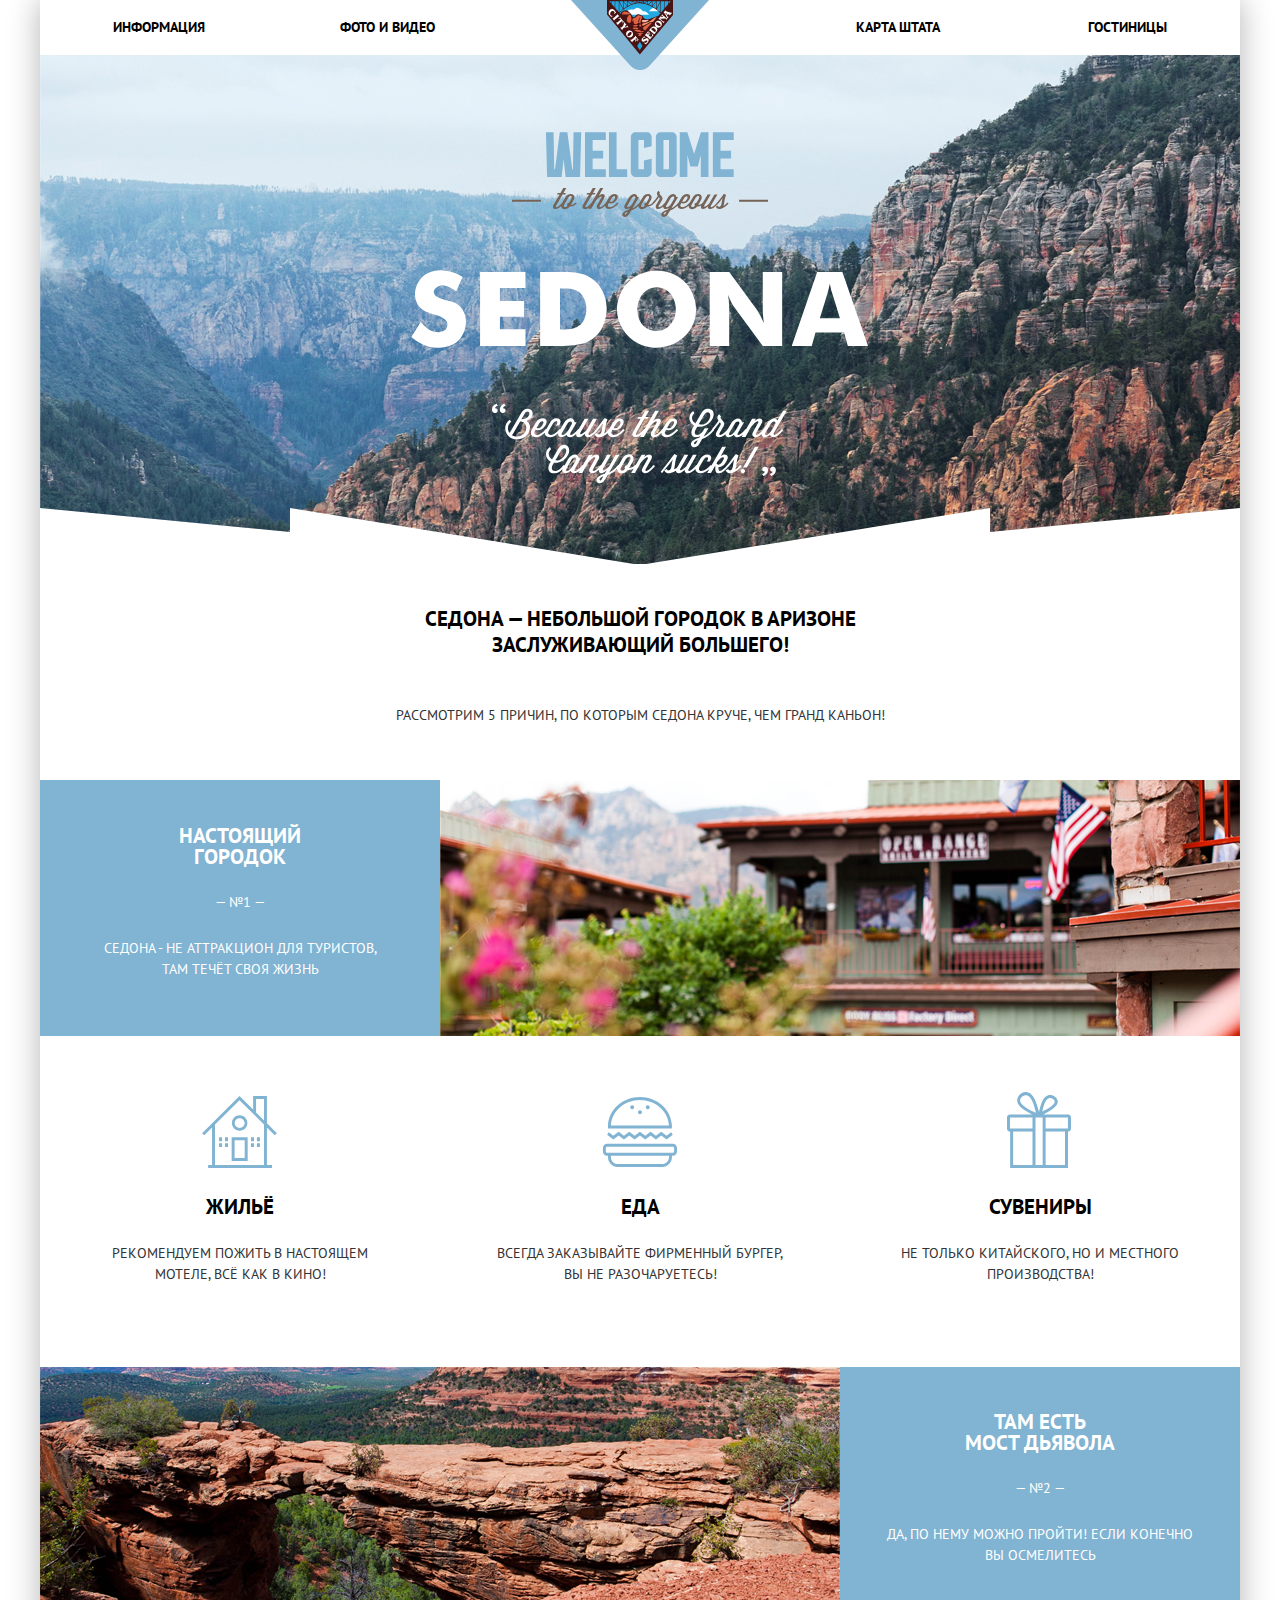
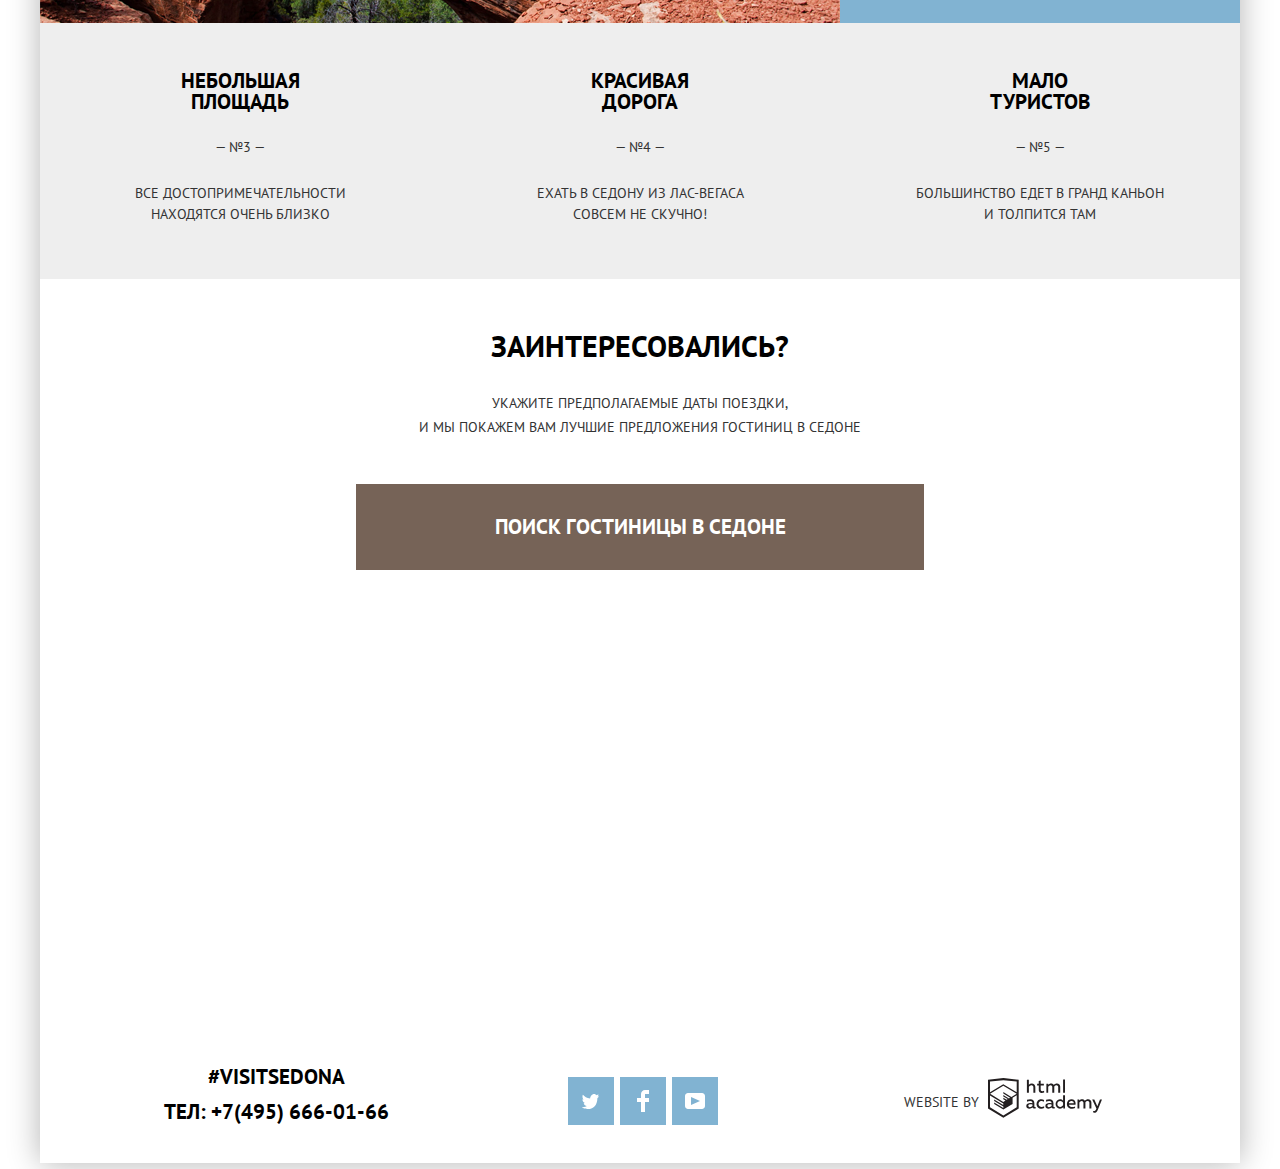
==== index.html @ 8323a978 "Update index.html" ====
<!DOCTYPE html>
<html class="page" lang="ru">
  <head>
    <meta charset="utf-8">
    <title>HTML Academy: Седона</title>
    <link href="https://fonts.googleapis.com/css2?family=PT+Sans:wght@400;700&display=swap" rel="stylesheet">
    <link rel="stylesheet" href="css/normalize.css">
    <link rel="stylesheet" href="css/style.css">
  </head>
  <body class="page-body">
    <div class="container">
      <header class="main-header">
      <nav class="main-navigation">
        <ul class="site-navigation">
          <li><a href="" class="nav-item">Информация</a></li>
          <li><a href="" class="nav-item">Фото и видео</a></li>
          <li><a href="" class="nav-item">Карта штата</a></li>
          <li><a href="catalog.html" class="nav-item">Гостиницы</a></li>
        </ul>
        <a href="index.html" class="main-header-logo">
          <img src="img/header-logo.svg" width="138" height="70" alt="logo Sedona" >
        </a>
      </nav>
    </header>
    <main class="main-mainpage">
      <section class="main-logo-container">
      <h1 class="visually-hidden">Добро пожаловать в Седону</h1>
      <img src="img/sedona-main-logo.svg" width="458" height="352" alt="MountainsMain" class="main-site-logo">
      </section>
      <section class="features">
        <h2 class="visually-hidden">Преимущества</h2>
          <div class="intro-features">
            <p class="intro-features-h">Седона — небольшой городок в Аризоне заслуживающий большего!</p>
            <p>Рассмотрим 5 причин, по которым Седона круче, чем гранд каньон!</p>
          </div>
          <div class="first-feature">
            <div class="first-feature-text-block">
              <h3>Настоящий городок</h3>
              <p class="number-feature">— №1 —</p>
              <p>Седона - не аттракцион для туристов, там течёт своя жизнь</p>
            </div>
            <div>
               <img src="img/real-city.jpg" width="800" height="256" alt="City Sedona"> 
            </div>
          </div>
          <div class="first-feature-items">
            <div class="housing">
              <h3>Жильё</h3>
              <p>Рекомендуем пожить в настоящем мотеле, всё как в кино!</p>
            </div>
            <div class="food">
              <h3>Еда</h3>
              <p>Всегда заказывайте фирменный бургер, вы не разочаруетесь!</p>
             </div>
            <div class="souvenir"> 
              <h3>Сувениры</h3>
              <p>Не только китайского, но и местного производства!</p>
            </div>
          </div>
          <div class="second-feature">
            <div>
              <img src="img/bridge.jpg" width="800" height="256" alt="devil's bridge"> 
            </div>
            <div class="brige-text-block">
              <h3>Там есть<br> Мост дьявола</h3>
              <p class="number-feature">— №2 —</p>
              <p>Да, по нему можно пройти! Если конечно вы осмелитесь</p>
            </div>
          </div>
          <div class="other-features">
            <div> 
              <h3>небольшая площадь</h3>
              <p class="number-feature">— №3 —</p>
              <p>все достопримечательности находятся очень близко</p>
            </div>
            <div> 
              <h3>красивая дорога</h3>
              <p class="number-feature">— №4 —</p>
              <p>ехать в седону из лас-вегаса совсем не скучно!</p>
            </div>
            <div>
              <h3>мало туристов</h3>
              <p class="number-feature">— №5 —</p>
              <p>большинство едет в гранд каньон<br> и толпится там</p>
            </div>
          </div>
      </section>
      <section class="booking">
        <h2 class="visually-hidden">Бронирование</h2>
        <span class="booking-qestion">Заинтересовались? </span>
        <p class="booking-ofer">Укажите предполагаемые даты поездки,<br> и мы покажем вам лучшие предложения гостиниц в седоне</p>
          <button class="button-booking" type="button">ПОИСК ГОСТИНИЦЫ В СЕДОНЕ</button>
        
          <!--здесь будет форма выбора гостиницы-->
      </section>
      <section class="map">
        <div class="booking-form-container ">
          <h2 class="visually-hidden">Поиск гостиницы</h2>
          <form class="booking-form" method="post">
            <p class="booking-item booking-item-date">
              <label for="booking-arrival-date">Дата заезда:</label>
                <input id="booking-arrival-date" class="input-form booking-arrival-date" type="text" name="arrival-date" placeholder="24 апреля 2017" required>
              <button type="button" class="calendar">
                <svg class="calendar-image" width="21" height="23" viewBox="0 0 21 23" fill="none" xmlns="http://www.w3.org/2000/svg">
                <path fill-rule="evenodd" clip-rule="evenodd" d="M16.406 3.02498H19.251C20.217 3.02498 21 3.84698 21 4.86198V21.164C21 22.179 20.217 23 19.251 23H1.75C0.784 23 0 22.179 0 21.164V4.86198C0 3.84698 0.784 3.02498 1.75 3.02498H4.593V1.64798C4.593 1.26698 4.887 0.958984 5.25 0.958984C5.612 0.958984 5.906 1.26698 5.906 1.64798V3.02498H9.844V1.64798C9.844 1.26698 10.138 0.958984 10.501 0.958984C10.862 0.958984 11.156 1.26698 11.156 1.64798V3.02498H15.094V1.64798C15.094 1.26698 15.387 0.958984 15.75 0.958984C16.112 0.958984 16.406 1.26698 16.406 1.64798V3.02498ZM19.5646 21.484C19.6466 21.3979 19.691 21.2828 19.688 21.164H19.689V4.86198C19.689 4.60898 19.493 4.40298 19.252 4.40298H16.407V5.78098C16.407 6.16198 16.113 6.46998 15.751 6.46998C15.388 6.46998 15.095 6.16198 15.095 5.78098V4.40298H11.157V5.78098C11.157 6.16198 10.863 6.46998 10.502 6.46998C10.139 6.46998 9.845 6.16198 9.845 5.78098V4.40298H5.907V5.78098C5.907 6.16198 5.613 6.46998 5.251 6.46998C4.888 6.46998 4.594 6.16198 4.594 5.78098V4.40298H1.75C1.50263 4.40953 1.30696 4.61458 1.312 4.86198V21.164C1.30696 21.4114 1.50263 21.6164 1.75 21.623H19.251C19.3698 21.6201 19.4826 21.5701 19.5646 21.484Z" fill="#A9A9A9"/>
                <path fill-rule="evenodd" clip-rule="evenodd" d="M4.59399 9.2251H7.21899V11.2911H4.59399V9.2251ZM4.59399 12.6681H7.21899V14.7351H4.59399V12.6681ZM7.21899 16.1121H4.59399V18.1781H7.21899V16.1121ZM9.18799 16.1121H11.813V18.1781H9.18799V16.1121ZM11.813 12.6681H9.18799V14.7351H11.813V12.6681ZM9.18799 9.2251H11.813V11.2911H9.18799V9.2251ZM16.406 16.1121H13.781V18.1781H16.406V16.1121ZM13.781 12.6681H16.406V14.7351H13.781V12.6681ZM16.406 9.2251H13.781V11.2911H16.406V9.2251Z" fill="#A9A9A9"/>
                </svg>
              </button>
            </p>
            <p class="booking-item booking-item-date">
              <label for="booking-date-of-departure">Дата выезда:</label>
              <input id="booking-date-of-departure" class="input-form booking-date-of-departure" type="text" name="date-of-departure" placeholder="4 июля 2017" required>
              <button type="button" class="calendar">
                <svg class="calendar-image" width="21" height="23" viewBox="0 0 21 23" fill="none" xmlns="http://www.w3.org/2000/svg">
                <path fill-rule="evenodd" clip-rule="evenodd" d="M16.406 3.02498H19.251C20.217 3.02498 21 3.84698 21 4.86198V21.164C21 22.179 20.217 23 19.251 23H1.75C0.784 23 0 22.179 0 21.164V4.86198C0 3.84698 0.784 3.02498 1.75 3.02498H4.593V1.64798C4.593 1.26698 4.887 0.958984 5.25 0.958984C5.612 0.958984 5.906 1.26698 5.906 1.64798V3.02498H9.844V1.64798C9.844 1.26698 10.138 0.958984 10.501 0.958984C10.862 0.958984 11.156 1.26698 11.156 1.64798V3.02498H15.094V1.64798C15.094 1.26698 15.387 0.958984 15.75 0.958984C16.112 0.958984 16.406 1.26698 16.406 1.64798V3.02498ZM19.5646 21.484C19.6466 21.3979 19.691 21.2828 19.688 21.164H19.689V4.86198C19.689 4.60898 19.493 4.40298 19.252 4.40298H16.407V5.78098C16.407 6.16198 16.113 6.46998 15.751 6.46998C15.388 6.46998 15.095 6.16198 15.095 5.78098V4.40298H11.157V5.78098C11.157 6.16198 10.863 6.46998 10.502 6.46998C10.139 6.46998 9.845 6.16198 9.845 5.78098V4.40298H5.907V5.78098C5.907 6.16198 5.613 6.46998 5.251 6.46998C4.888 6.46998 4.594 6.16198 4.594 5.78098V4.40298H1.75C1.50263 4.40953 1.30696 4.61458 1.312 4.86198V21.164C1.30696 21.4114 1.50263 21.6164 1.75 21.623H19.251C19.3698 21.6201 19.4826 21.5701 19.5646 21.484Z" fill="#A9A9A9"/>
                <path fill-rule="evenodd" clip-rule="evenodd" d="M4.59399 9.2251H7.21899V11.2911H4.59399V9.2251ZM4.59399 12.6681H7.21899V14.7351H4.59399V12.6681ZM7.21899 16.1121H4.59399V18.1781H7.21899V16.1121ZM9.18799 16.1121H11.813V18.1781H9.18799V16.1121ZM11.813 12.6681H9.18799V14.7351H11.813V12.6681ZM9.18799 9.2251H11.813V11.2911H9.18799V9.2251ZM16.406 16.1121H13.781V18.1781H16.406V16.1121ZM13.781 12.6681H16.406V14.7351H13.781V12.6681ZM16.406 9.2251H13.781V11.2911H16.406V9.2251Z" fill="#A9A9A9"/>
                </svg> 
              </button>
            </p>
            <div class="number-of-people">
              <p class="booking-item">
              <label for="adults">Взрослые:</label>
              <button type="button" class="switch-button" value="-">
                <svg width="12" height="3" viewBox="0 0 12 3" fill="#A9A9A9" xmlns="http://www.w3.org/2000/svg">
                <rect width="12" height="3" />
                </svg>
                </button>
              <input id="adults" class="switch-form" name="adults" type="number" max="99" value="2" required/>
              <button type="button" class="switch-button" value="+">
                <svg width="11" height="11" viewBox="0 0 11 11" fill="#A9A9A9" xmlns="http://www.w3.org/2000/svg">
                  <path fill-rule="evenodd" clip-rule="evenodd" d="M4.23086 6.76932V11H6.76932V6.76932H11V4.23086H6.76932V0H4.23085V4.23086H0V6.76932H4.23086Z" />
                  </svg>
                  
              </button>
            </p>
            <p class="booking-item child">
              <label for="children">Дети:</label>
              <button type="button" class="switch-button" value="-">
                <svg width="12" height="3" viewBox="0 0 12 3" fill="#A9A9A9" xmlns="http://www.w3.org/2000/svg">
                  <rect width="12" height="3" />
                  </svg>
              </button>
              <input id="children" class="switch-form" name="children" type="number" max="99" value="0" required/>
              <button type="button" class="switch-button" value="+">
                <svg width="11" height="11" viewBox="0 0 11 11" fill="#A9A9A9" xmlns="http://www.w3.org/2000/svg">
                  <path fill-rule="evenodd" clip-rule="evenodd" d="M4.23086 6.76932V11H6.76932V6.76932H11V4.23086H6.76932V0H4.23085V4.23086H0V6.76932H4.23086Z" />
                  </svg>
              </button>
            </p>
            </div>
            <button class="search-buttton">Найти</button>
          </form>
          </div>
        <h2 class="visually-hidden">Карта</h2>
        <div class="map-position">
          <iframe src="https://www.google.com/maps/embed?pb=!1m18!1m12!1m3!1d296241.6741103709!2d-111.74994778365556!3d34.880366719070814!2m3!1f0!2f0!3f0!3m2!1i1024!2i768!4f13.1!3m3!1m2!1s0x872da132f942b00d%3A0x5548c523fa6c8efd!2z0KHQtdC00L7QvdCwLCDQkNGA0LjQt9C-0L3QsCA4NjMzNiwg0KHQqNCQ!5e0!3m2!1sru!2sru!4v1602877106798!5m2!1sru!2sru" width="1200" height="593" frameborder="0" style="border:0;" allowfullscreen="" aria-hidden="false" tabindex="0" title="рассположение Седоны"></iframe>
        <!--<img src="img/map.png" width="1200" height="593" alt="Map of Sedona"> -->
        </div>
      </section>
    </main>
    <footer class="main-footer">
      <section class="contacts">
        <h2 class="visually-hidden">Контакты</h2>
          <p class="teg-footer">#visitSEDONA</p>
          <p class="phone"><a href="tel:+74956660166" class="phone">ТЕЛ: +7(495) 666-01-66</a></p>
      </section>
      <section class="social">
        <h2 class="visually-hidden">Социальные сети</h2>
        <ul>
          <li>
            <a href="" class="social-item">
              <span class="visually-hidden">twitter</span>
              <svg width="17" height="17" viewBox="0 0 17 17" fill="none" xmlns="http://www.w3.org/2000/svg" aria-label="Логотип Твиттер" role="img">
                <path d="M10.95 1.14403C12.635 0.648028 13.934 1.41403 14.527 2.32303C15.2 2.09203 15.858 1.84203 16.538 1.61503C16.5249 2.30139 16.2117 2.94755 15.681 3.38303C16.366 3.55303 16.985 2.89203 16.985 2.89203C16.816 3.89203 15.979 4.68003 15.422 4.91603C15.191 11.666 12.247 16.133 5.34498 15.998H4.89898C4.48898 15.998 0.734977 15.538 0.000976562 14.111C2.27198 14.307 3.89398 13.689 4.69398 12.934C3.73398 12.634 2.01498 12.457 1.71498 9.98403C2.06398 10.09 2.27898 10.212 2.90498 10.103C1.70498 9.24703 0.373977 8.53003 0.447977 6.33003C0.732977 6.65803 1.51498 6.86603 1.78798 6.80203C1.08498 6.56103 -0.182023 3.44203 0.893977 1.85003C2.71198 3.70403 4.62898 5.45603 8.04598 5.62303C8.25398 3.33003 9.18298 1.79303 10.95 1.14403Z" fill="white"/>
              </svg>
            </a>
          </li>
          <li>
            <a href="" class="social-item">
              <span class="visually-hidden">Facebook</span>
              <svg width="12" height="22" viewBox="0 0 12 22" fill="none" xmlns="http://www.w3.org/2000/svg" aria-label="Логотип Фейсбук" role="img">
                <path d="M12 4V0H8C5.79086 0 4 1.79086 4 4V8H0V12H4V22H8V12H12V8H8V4H12Z" fill="white"/>
              </svg>
            </a>
          </li>
          <li>
            <a href="" class="social-item"><span class="visually-hidden">youtube</span>
              <svg width="20" height="16" viewBox="0 0 20 16" fill="none" xmlns="http://www.w3.org/2000/svg" aria-label="Логотип Ю-туб" role="img">
                <path fill-rule="evenodd" clip-rule="evenodd" d="M3 0H17C18.65 0 20 1.35 20 3V13C20 14.65 18.65 16 17 16H3C1.35 16 0 14.65 0 13V3C0 1.35 1.35 0 3 0ZM6.027 4.002V11.998L15.014 8L6.027 4.002Z" fill="white"/>
              </svg>
            </a>
          </li>
        </ul>
      </section>
      <section class="developer">
        <h2 class="visually-hidden">Разработчик</h2>
        <p>Website by&nbsp;
          <a href="https://htmlacademy.ru/intensive/htmlcss" class="developer-logo">
            <svg width="115" height="41" viewBox="0 0 115 41" fill="none" xmlns="http://www.w3.org/2000/svg" aria-label="Логотип HTML Academi" role="img">
              <path fill-rule="evenodd" clip-rule="evenodd" d="M15.5197 1.05737H15.3509L0 2.71895V31.4945L15.3509 40.8382L30.7018 31.4945V2.71895L15.5197 1.05737ZM77.0183 2.62185H75.0876V15.7311H77.0183V2.62185ZM40.8619 2.63264V7.76843C41.6131 6.9864 42.6386 6.5436 43.7105 6.53843C44.6823 6.47908 45.6329 6.84495 46.3253 7.54479C47.0177 8.24462 47.3866 9.21244 47.3399 10.2068V15.7634H45.367V10.4658C45.4231 9.94897 45.2754 9.43059 44.9566 9.02553C44.6377 8.62047 44.174 8.36218 43.6683 8.3079H43.3518C42.3456 8.36979 41.4321 8.9295 40.9041 9.80764V15.7634H38.8995V2.63264H40.8619ZM77.0183 31.4837H75.2775V30.0595C74.4828 31.1353 73.23 31.7538 71.9119 31.7211C69.4751 31.5528 67.5825 29.4822 67.5825 26.9845C67.5825 24.4867 69.4751 22.4162 71.9119 22.2479C73.1195 22.2052 74.2818 22.7203 75.0771 23.6505V18.3205H77.0183V31.4837ZM47.0656 30.0595C47.263 30.0515 47.4583 30.0152 47.6459 29.9516V31.3866C47.2482 31.5404 46.826 31.6172 46.4009 31.6132C45.6482 31.6769 44.9394 31.2429 44.639 30.5342C43.7036 31.31 42.5302 31.7227 41.3261 31.6995C39.733 31.6995 38.256 30.804 38.256 28.9482C38.256 26.65 40.3661 25.9379 42.1702 25.9379C42.9402 25.9505 43.707 26.0408 44.4596 26.2076V25.884C44.4596 24.805 43.6578 23.9742 42.1491 23.9742C41.0585 23.9764 39.9804 24.2116 38.9839 24.6647V22.8305C40.0678 22.451 41.204 22.2506 42.3495 22.2371C44.8394 22.2371 46.3693 23.4455 46.3693 26.1753V29.4121C46.3546 29.5668 46.401 29.721 46.4981 29.8406C46.5951 29.9601 46.7349 30.035 46.8862 30.0487H47.0656V30.0595ZM40.2711 28.8403C40.298 29.229 40.4761 29.5905 40.7655 29.844C41.055 30.0974 41.4317 30.2217 41.8115 30.189H41.9275C42.8819 30.1906 43.7973 29.8022 44.4702 29.11V27.5779C43.842 27.4414 43.2026 27.3655 42.5605 27.3513C41.5055 27.3513 40.2817 27.7074 40.2817 28.8403H40.2711ZM56.0229 22.9384C55.1962 22.4632 54.2596 22.2246 53.3115 22.2479H52.9422C51.7332 22.2873 50.5891 22.8166 49.7619 23.7192C48.9347 24.6218 48.4923 25.8236 48.5321 27.06V27.5024C48.6957 30.0004 50.805 31.8921 53.2482 31.7318C54.2519 31.7555 55.2477 31.5452 56.1601 31.1168V29.2718C55.3769 29.7215 54.4945 29.9591 53.5963 29.9624C52.5199 30.0288 51.4963 29.4793 50.9385 28.5356C50.3806 27.5918 50.3806 26.4095 50.9385 25.4658C51.4963 24.522 52.5199 23.9725 53.5963 24.039C54.461 24.0357 55.3066 24.2989 56.0229 24.7942V22.9384ZM66.1514 30.0595C66.3488 30.0515 66.5441 30.0152 66.7317 29.9516V31.3866C66.334 31.5404 65.9118 31.6172 65.4867 31.6132C64.734 31.6769 64.0252 31.2429 63.7248 30.5342C62.7894 31.31 61.616 31.7227 60.4119 31.6995C58.8188 31.6995 57.3417 30.804 57.3417 28.9482C57.3417 26.65 59.4518 25.9379 61.256 25.9379C62.0259 25.9505 62.7928 26.0408 63.5454 26.2076V25.884C63.5454 24.805 62.7436 23.9742 61.2349 23.9742C60.1443 23.9764 59.0662 24.2116 58.0697 24.6647V22.8305C59.1536 22.451 60.2897 22.2506 61.4353 22.2371C63.9252 22.2371 65.455 23.4455 65.455 26.1753V29.4121C65.4404 29.5668 65.4868 29.721 65.5838 29.8406C65.6809 29.9601 65.8207 30.035 65.972 30.0487H66.1514V30.0595ZM59.855 29.8481C59.5632 29.5943 59.3837 29.2311 59.3569 28.8403H59.378C59.378 27.7074 60.5385 27.3513 61.6569 27.3513C62.299 27.3655 62.9383 27.4414 63.5665 27.5779V29.11C62.8937 29.8022 61.9782 30.1906 61.0239 30.189H60.9078C60.5263 30.2247 60.1469 30.1019 59.855 29.8481ZM69.3271 26.9305C69.3271 25.2859 70.6308 23.9526 72.239 23.9526L72.2601 24.0066C73.4742 24.0066 74.5742 24.7382 75.0665 25.8732V28.0311C74.5856 29.1871 73.4673 29.9296 72.239 29.9084C70.6308 29.9084 69.3271 28.5752 69.3271 26.9305ZM83.3486 22.2479C86.8408 22.2479 88.0541 25.1395 87.4844 27.7397H80.922C81.1436 29.3582 82.6839 30.0163 84.2876 30.0163C85.2509 30.0196 86.2027 29.8021 87.0729 29.3797V31.1061C86.0736 31.5421 84.9939 31.7519 83.9078 31.7211C81.2385 31.7211 78.8963 30.189 78.8963 26.9521C78.8362 25.7502 79.2482 24.5736 80.0408 23.6841C80.8334 22.7945 81.9408 22.2658 83.1165 22.2155H83.3486V22.2479ZM80.8693 26.1753C80.9704 24.8237 82.1216 23.8104 83.4436 23.9095H83.4858C84.1064 23.8531 84.7196 24.08 85.1612 24.5295C85.6028 24.979 85.8275 25.6051 85.7752 26.24H80.8693V26.1753ZM89.489 31.4621V22.4961H91.2298V23.575C91.9777 22.7197 93.041 22.2229 94.1628 22.2047C95.2951 22.1328 96.3712 22.7163 96.9482 23.7153C97.7407 22.8335 98.8477 22.3161 100.018 22.2803C100.952 22.2327 101.859 22.6011 102.507 23.2901C103.154 23.9792 103.478 24.9213 103.394 25.8732V31.4837H101.39V25.9271C101.437 25.4734 101.306 25.0191 101.024 24.6647C100.743 24.3104 100.336 24.0852 99.8917 24.039H99.6174C98.7512 24.0941 97.9525 24.536 97.4335 25.2474V31.4837H95.4289V25.9271C95.4728 25.47 95.3357 25.0139 95.0481 24.6611C94.7606 24.3082 94.3467 24.088 93.8991 24.0497H93.6881C92.7466 24.1344 91.8915 24.6449 91.3564 25.4416V31.5161H89.5312L89.489 31.4621ZM113.977 22.4745H111.972L109.324 29.2718L106.306 22.4853H104.196L108.417 31.5484L108.237 32.0016C107.72 33.3611 107.003 34.0516 106.053 34.0516C105.75 34.0548 105.447 34.0112 105.156 33.9221V35.6161C105.536 35.7125 105.926 35.7632 106.317 35.7671C107.646 35.7671 108.902 35.0226 109.851 32.6813L113.977 22.4745ZM52.689 6.78658V3.54974L50.7266 4.01369V6.73264H49.144V8.49132H50.7899V12.9905C50.7231 13.817 51.0244 14.6301 51.61 15.2038C52.1955 15.7775 53.0028 16.0505 53.8073 15.9468C54.5996 15.9535 55.3875 15.8259 56.139 15.5692V13.8429C55.5727 14.0781 54.9672 14.199 54.356 14.199C53.2165 14.199 52.689 13.8105 52.689 12.6237V8.5129H55.8541V6.78658H52.689ZM58.3862 15.7526V6.75421H60.1376V7.83316C60.8811 6.97655 61.9403 6.476 63.0601 6.45211C64.1624 6.38099 65.2146 6.93142 65.8032 7.88711C66.5958 7.00534 67.7028 6.48794 68.8734 6.45211C69.8138 6.41462 70.7233 6.79859 71.364 7.50353C72.0046 8.20846 72.3126 9.16418 72.2073 10.1205V15.7418H70.2028V10.1853C70.2499 9.73151 70.1184 9.27721 69.8373 8.92287C69.5561 8.56853 69.1485 8.34334 68.7046 8.29711H68.4619C67.5957 8.35228 66.797 8.7942 66.278 9.50553V15.7418H64.2734V10.1853C64.3206 9.73151 64.1891 9.27721 63.9079 8.92287C63.6268 8.56853 63.2191 8.34334 62.7752 8.29711H62.5326C61.5911 8.38181 60.736 8.89229 60.2009 9.68895V15.7634H58.3862V15.7526ZM28.6972 30.3033L28.7078 30.2968L28.6972 30.3184V30.3033ZM28.6972 18.3205V30.3033L15.3509 38.4321L2.00459 30.3184V18.5147L15.2876 26.6068V28.0311L6.18257 22.5284V23.9418L15.3404 29.5632V31.0629L6.19312 25.4955V26.9521L15.3509 32.5734L24.5826 26.9197V20.8129L28.6972 18.3205ZM28.7078 16.7776L25.0362 18.9355L23.3482 20.0145L15.3087 15.0837V16.4971L22.156 20.7266L22.0083 20.8237L20.9532 21.4063L15.2876 17.9537V19.3995L19.761 22.1184L18.706 22.8413L15.3298 20.7913V22.2047L17.5454 23.5426L15.2982 24.9021L2.11009 16.864L15.3087 8.72869L28.7078 16.7776ZM15.2876 7.27211L28.7078 15.3534V4.56395L15.3615 3.12895L2.01514 4.56395V15.3534L15.2876 7.27211Z" fill="#231F20"/>
            </svg>               
          </a>
        </p>
      </section>
    </footer>
  </div>
  <script src="js/script.js"></script>
  </body>
  
</html>
---- css/style.css ----
/*
* Prefixed by https://autoprefixer.github.io
* PostCSS: v7.0.29,
* Autoprefixer: v9.7.6
* Browsers: last 2 version,not dead,not ie <=11
*/

/*Fonts*/
@font-face {
    font-family: 'PT Sans';
    font-style: normal;
    font-weight: 400;
    src: local('PT Sans'), local('PTSans-Regular'),
         url('../fonts/pt-sans-v12-latin_cyrillic-regular.woff2') format('woff2'), /* Super Modern Browsers */
         url('../fonts/pt-sans-v12-latin_cyrillic-regular.woff') format('woff');
  }
 
  @font-face {
    font-family: 'PT Sans';
    font-style: normal;
    font-weight: 700;
    src: local('PT Sans Bold'), local('PTSans-Bold'),
         url('../fonts/pt-sans-v12-latin_cyrillic-700.woff2') format('woff2'),
         url('../fonts/pt-sans-v12-latin_cyrillic-700.woff') format('woff');
  }
/*colors*/
:root {
--basic-light-black: #231F20;
--basic-black: #000000;
--basic-light-blue: #81B3D2;
--basic-extra-light-brown: #A9A9A9;
--basic-white: #FFFFFF;
--basic-blue: #669EC0;
--basic-dark-blue: #5496BD;
--basic-light-brown: #766357;
--basic-brown: #604E43;
--basic-dark-brown: #503E33;
--basic-extralight-gray: #F2F2F2;
--basic-light-gray: #EBEBEB;
--basic-dark-gray: #666666;
--basic-verygray: #CACACA;
--basic-gray: #eeeeee;
--basic-feature-brown: #333333;
--basic-light-white: rgba(255, 255, 255, 0.9);
--basic-extra-light-white:  rgba(255,255,255, 0.3);
--basic-extra-light-black:  rgba(0,0,0, 0.3);
--basic-extra-light-black-logo: rgba(35,31,32, 0.3);
--basic-border-hotel-gray: #e5e5e5;
--basic-toggle-color: #ABABAB;
  }

/*Global*/

body {
    min-width: 1200px;
    margin: 0px;
    padding: 0px;
    font-family: 'PT Sans', sans-serif;
    font-size: 14px;
    line-height: 21px;
    font-weight: 400;
    color: var(--basic-black);
    background-color: var(--basic-white);
    background-repeat: no-repeat;
    text-transform: uppercase;
    background-position: 50% 0;
}

a {
    text-decoration: none;
}

img {
    max-width: 100%;
    height: auto;
}
*,
*::before,
*::after {
    box-sizing: border-box;
}
.page {
    height: 100%;
}



/*Header*/

.main-header{
    background-color: var(--basic-white);
    
}
.main-navigation {
    position: relative;
    font-weight: bold;
}
.site-navigation {
    display: flex;
    list-style: none;
    flex-wrap: wrap;
    wrap: 4;
    margin: 17px 0;
    padding-left: 73px;
    padding-right: 73px;
}

.site-navigation li{
    width: 21.5%;
}

.nav-item {
    color: var(--basic-black);   
}
.nav-item:hover {
    color: var(--basic-light-blue)
}
.nav-item:active {
    color: var(--basic-extra-light-black)
}
.main-header-logo {
     position: absolute;
     left: 50%;
     margin-left: -69px;
     top: -17px;;
     z-index: 2;
}

.site-navigation li:nth-child(4n+1) {
   text-align: start;
   
}

.site-navigation li:nth-child(4n+2) {
    text-align: start;
    margin-right: auto;
}

.site-navigation li:nth-child(4n+3) {
    text-align: end;
    
    
}

.site-navigation li:nth-child(4n+4) {
    text-align: end;;
    
}


/*main tittle page*/

.container {
    min-height: 100vh;
    display: grid;
    grid-template-rows: -webkit-min-content 1fr -webkit-min-content;
    grid-template-rows: min-content 1fr min-content;
    align-content: start;
    width: 1200px;
    margin: 0 auto;
    box-shadow: 0 0 30px var(--basic-extra-light-black);
}

.visually-hidden {
    position: absolute;
    width: 1px;
    height: 1px;
    margin: -1px;
    border: 0;
    padding: 0;
    white-space: nowrap;
    -webkit-clip-path: inset(100%);
            clip-path: inset(100%);
    clip: rect(0 0 0 0);
    overflow: hidden;
  }


.main-logo-container {
    text-align: center;
    height: 509px;
    background-image: url("../img/background-photo.jpg");
    background-color: var(--basic-gray);
    position: relative;
}

.main-logo-container::after {
    content:"";
    position: absolute;
    width: 1200px;
    height: 272px;
    bottom: -216px;
    left: 0;
    z-index: 2;
    background-image: url("../img/background-photo-mask.svg");
    background-repeat: no-repeat;
}

.main-site-logo {
    margin: 77px auto 0;
    ;
}



.intro-features {
    margin: 42px auto 54px;
    max-width: 520px;
    background-color: var(--basic-white);
    color: var(--basic-feature-brown);
    text-align: center;
    
    
}
.intro-features-h {
    font-weight: bold;
    font-size: 21px;
    color: var(--basic-black);
    line-height: 26px;
    margin-bottom: 47px;
}

.first-feature {
    display: grid;
    min-height: 256px;
    background-color: var(--basic-light-blue);
    color: var(--basic-white);
    line-height: 21px;
    grid-template-columns: 1fr 2fr;
}
.first-feature h3 {
    width: 200px;
    margin: 45px auto 0;
    font-size: 21px;
    font-weight: bold;
}

.first-feature-text-block {
    max-width: 300px;
    text-align: center;
    justify-self: center;
}
.first-feature img {
   max-width: 100%;
   height: auto;
   vertical-align: bottom;

}
.number-feature {
    margin: 25px 0;
}


.first-feature-items {
    display: grid;
    grid-template-columns: 1fr 1fr 1fr;
    background-color: var(--basic-white);
    color: var(--basic-feature-brown);
    line-height: 21px;
    text-align:  center;
}

.first-feature-items div{
    width: 400px;
    justify-self: center;
    align-self: end;
    padding: 160px 50px 82px;
}
.housing {
    position: relative;
}
.housing::before {
    content: "";
    position: absolute;
    width: 75px;
    height: 72px;
    top: 60px;
    left: 162px;
    background-image: url(../img/house-icon.svg);
    z-index: 2;
}

.housing p {
    margin-bottom: 0;
    margin-top: 26px;
}

.food{
    position: relative;
}

.food::before {
    content: "";
    position: absolute;
    width: 75px;
    height: 70px;
    top: 61px;
    left: 162px;
    background-image: url(../img/food-icon.svg);
}

.food p {
    margin-bottom: 0;
    margin-top: 26px;
}

.souvenir {
    position: relative;
}

.souvenir::before {
    content: "";
    position: absolute;
    width: 64px;
    height: 77px;
    top: 55px;
    left: 167px;
    background-image: url(../img/present-icon.svg);
}

.souvenir p{
    margin-bottom: 0;
    margin-top: 26px;
}

.first-feature-items h3 {
    width: 200px;
    margin: 0 auto;
    font-size: 21px;
    color: var(--basic-black);
    font-weight: bold;
}

.second-feature {
    display: grid;
    min-height: 256px;
    background-color: var(--basic-light-blue);
    color: var(--basic-white);
    line-height: 21px;
    grid-template-columns: 2fr 1fr;
    text-align: center;
}
.second-feature h3 {
    width: 200px;
    margin: 0 auto;
    font-size: 21px;
    font-weight: bold;
}


.second-feature img {
    max-width: 100%;
    height: auto;
    vertical-align: bottom;
}

.brige-text-block {
    text-align: center;
    justify-self: center;
    align-self: center;
    padding: 0 40px;
}

.other-features {
    display: grid;
    background-color: var(--basic-gray);
    color: var(--basic-feature-brown);
    line-height: 21px;
    grid-template-columns: 1fr 1fr 1fr;
    text-align: center;
}
.other-features h3{
    width: 150px;
    font-size: 21px;
    font-weight: bold;
    color: var(--basic-black);
    margin: 47px auto 0;
}

.other-features div{
justify-self: center;
padding-bottom: 40px;
padding-left: 69px;
padding-right: 69px;
}

.booking {
    background-color: var(--basic-white);
    color: var(--basic-feature-brown);
    line-height: 24px;
    text-align: center;
    padding-top: 55px;
}
.booking-qestion {
    color: var(--basic-black);
    font-size: 30px;
    font-weight: bold;  

}
.booking-ofer{
    width: 450px;
    margin: 27px auto 45px;
}
.button-booking {
    position: relative;
    background-color: var(--basic-light-brown);
    color: var(--basic-white);
    font-size: 21px;
    line-height: 26px;
    width: 568px;
    font-weight: bold;
    border: none;
    padding: 30px 125px;
    z-index: 10;
}
.button-booking:hover {
    background-color: var(--basic-brown);
}

.button-booking:active {
    background-color: var(--basic-dark-brown);
    color: var(--basic-extra-light-white);
}
.map {
  position: relative;
}

.map-position {
    position: relative;
    height: 473px;
    background-color: transparent;
}

.map img {
    position: absolute;
    top: 0;
    z-index: -1;
}

/*footer*/ 

.main-footer {
    display: grid;
    grid-template-columns: 1fr 1fr 1fr;
    grid-gap: 55px;
    background-color: var(--basic-light-white);
    padding: 0 82px;
    
}


.contacts {
    text-align: center;
    font-size: 21px;
    line-height: 26px;
    font-weight: bold;
    color: var(--basic-black);
    justify-self: center;
   
}

.phone {
    margin-top: 0px;
    margin-bottom: 38px;
}
.teg-footer {
margin-top: 21px;
margin-bottom: 9px;
}

.phone {
    color: var(--basic-black)
}
.social {
    
    text-align: center;
    justify-self: center;
    margin: 0 auto;
}

.social ul{
    list-style: none;
    display: flex;
    justify-content: space-between;
    padding: 0;
    margin: 0;
}
.social-item {
    display: flex;
    margin-left: 6px;
    width: 46px;
    height: 48px;
    background-color: var(--basic-light-blue);
    align-items: center;
    justify-content: center;
    margin-top: 34px;
}
.social ul:first-child{
    margin-left: 0px;
}
.social-item:hover  {
   background-color: var(--basic-blue);
}

.social-item:active svg path {
    fill: var(--basic-extra-light-white)
}
.social-item:active {
    background-color: var(--basic-dark-blue);
}


.developer {
    color: var(--basic-feature-brown);
    line-height: 26px;
    text-align: center;
    justify-self: center;
    margin-top: 34px;
}

.developer a {
    color: var(--basic-light-black);
    vertical-align: middle;
    padding-left: 5px;
}

.developer p{
    display: flex;
    margin: 0;
    align-items: center;
}
.developer-logo:hover svg path{
    fill: var(--basic-light-blue)
}

.developer-logo:focus svg path {
    fill: var(--basic-extra-light-black-logo)
}

.active-page {
color: var(--basic-light-brown)
}

/*hotels*/


.search-filters-form {
   display: grid;
   grid-template-columns: 24% 24% 52%;
   background-image: url("../img/filter-background.jpg");
   background-repeat: no-repeat;
   min-height: 217px; 
   padding: 26px 73px 0px;} 

.infrastructure ul, .type-of-housing ul  {
    list-style: none;
    padding: 0;
    margin: 0;
}


.filter-option label {
    position: relative;
    display: block;
    cursor: pointer;
    user-select: none;
  }

   .filter-option {
    margin-bottom: 25px;
   color: var(--basic-white);
  }

  .filter-option label {
    padding-left: 39px;
  }

  .housing-filter-option label {

    padding-left: 43px;
  }

.filter-input-checkbox + label::before {
    content: "";
    position: absolute;
    left: 0px;
    top: 0;
    width: 23px;
    height: 23px;
    border: 2px solid var(--basic-white);
    border-radius: 10%;
  }

  .filter-input-checkbox:checked + label::before {
      display: none;
  }

  .filter-input-checkbox:checked + label::after {
    content: "";
    position: absolute;
    top: 0px;
    left: 0px;
    width: 27px;
    height: 23px;
    background-image: url("../img/checkbox-on.svg");
    background-repeat: no-repeat;
    background-position: 0 0;
}


.search-filters-form h3 {
    font-size: 16px;
    color: var(--basic-white);
    font-weight: bold;
    margin-top: 0;
    margin-bottom: 25px;
}

.filter-input-checkbox:focus + label:before {
outline: thin dotted;
outline: 5px auto -webkit-focus-ring-color;
outline-offset:-2px;
}

.filter-input-checkbox:focus + label:after {
    outline: thin dotted;
    outline: 5px auto -webkit-focus-ring-color;
    outline-offset:-2px;
}

/*ползунок*/
.cost-filter {
    justify-self: end;
}

    .cost-filter-container {
    border: none;
    width: 317px;
    padding: 0;
    margin: 0;
}

.cost-inputs {
    display: flex;
    justify-content: space-between;
    width: 317px;
    position: relative;
    border: 2px solid var(--basic-white);
    color: var(--basic-white);
    padding: 0 5px;
    
}
.cost-inputs-label {
  width: 74px;
  height: 32px;
  background-color: transparent; 
  border: none;
   text-align: end;
   line-height: 32px;
}
.cost-inputs-item {
    width: 74px;
    height: 32px;
    background-color: transparent;
    border: none;
    text-align: start;
    color: var(--basic-white);
    
}


.range-controls .scale {
  height: 2px;
  background: var(--basic-extra-light-white)
}

.range-controls .bar {
    width: 85%;
    height: 2px;
    background: var(--basic-white);
    
}
.range-controls {
    
    position: relative;
    height: 40px;
    padding-top: 20px;
}
.range-controls .toggle {
    box-sizing: content-box;
    z-index: 4;
    position: absolute;
    top: 11px;
    left: 0;
    width: 4px;
    height: 4px;
    padding: 0;
    border: 7px solid var(--basic-white);
    background-color: var(--basic-toggle-color);
    border-radius: 50%;
    box-shadow: 0 2px 1px 0 var(--basic-toggle-color);
    cursor: pointer;
    margin: 0;
  }
.range-controls .toggle-max {
  left: 253px;
}

.range-controls .toggle:hover {
    transform: scale(1.2);
}


.range-filter .show-button {
    background-color: transparent;
    border: 2px solid var(--basic-white);
    padding: 0;
    width: 137px;
    height: 36px;
    text-align: center;
    margin-top: 15px;
    margin-left: 85px; 
    color: var(--basic-white);
    text-transform: uppercase;
    display: block;
}
.range-filter .show-button:hover{
    color:var(--basic-black);
    background-color: var(--basic-white);
}


.cost-filter-container h3{
  margin-bottom: 12px;
}


.cost-inputs::before {
    content: "";
    top: 5px;
    left: 157px;
    width: 2px;
    height: 22px;
    background-color: var(--basic-white);
    position: absolute;
}
.cost-inputs-item:focus {
    border:none;
    outline: none;;
}







.search-results {
    background-color: var(--basic-white);
}

.sort-panel {
    display: flex;
    padding: 31px 73px 31px;
}

.search-quantity{
    font-size: 21px;
    line-height: 26px;
    font-weight: bold;
    width: 141px;
    margin-right: 22px;
}
.sorting {
    font-size: 12px;
    line-height: 18px;
    margin-right: 40px;
}
.sorting-list {
    display: flex;
    list-style: none;
    justify-content: space-between;
    margin: 0 auto 0 0;
    padding: 0;
}

.sort-button {
    font-size: 12px;
    line-height: 18px;
    color: var(--basic-extra-light-black);
    border: none;
    border-bottom: 1px dotted var(--basic-extra-light-black);
    background-color: var(--basic-white);
    text-transform: uppercase;
    margin-right: 32px;
    text-decoration: none;
}
.sort-button:hover {
    color: var(--basic-light-blue);
    border-bottom: 1px dotted var(--basic-light-blue);
}

.sort-button:active {
    color: var(--basic-black);
    border-bottom: 1px dotted transparent;;
}

.active-sort-button{
    color: var(--basic-light-blue);
    border-bottom: 1px dotted transparent;;
}

.progress-button {
    color: var(--basic-verygray);
    text-decoration: none;
    margin-left: 12px;
    margin-top: 5px;
}

.progress-button svg:hover {
    fill: var(--basic-black);
}
.progress-button svg:focus {
    fill: var(--basic-light-blue);
}

.active-progress-button svg {
    fill: var(--basic-light-blue);
    
}
.found-hotels {
    display: grid;
    
    list-style: none;
    padding: 0;
    margin: 0;
   
}

.hotel{
    display: grid;
    grid-template-columns: 135px auto 110px;
    border-top: 1px solid var(--basic-border-hotel-gray);
    padding: 23px 73px 30px;
    grid-column-gap: 29px;
}

.hotel:last-child {
    padding-bottom: 30px;
    border-bottom: 1px solid var(--basic-border-hotel-gray);
}

.hotel img {
    margin-top: 7px;
}


.name-hotel {
    font-weight: bold;
    width: 300px;
    font-size: 21px;
    line-height: 26px;
    color: var(--basic-black);   
}
.name-hotel:hover {
    color: var(--basic-light-blue);
}

.name-hotel:focus {
    color: var(--basic-extra-light-black);
}


.type, .price{
    color: var(--basic-feature-brown);
    margin: 7px 3px 15px 0px;
   display: inline-block;
   width: 110px;
}

.details{
    display: inline-block;
    font-weight: bold;
    color: var(--basic-white);
    width: 110px;
    height: 27px;
    background-color: var(--basic-light-blue);
    padding: 3px 16px;
    margin-right: 3px;
}
.details:hover {
    background-color: var(--basic-blue);
}
.details:active {
    background-color: var(--basic-dark-blue);
    color: var(--basic-extra-light-white);
}

.to-book {
    display: inline-block;
    font-weight: bold;
    color: var(--basic-white);
    width: 142px;
    height: 27px;
    background-color: var(--basic-light-brown);
    padding: 3px 16px;
   
}

.to-book:hover {
    background-color: var(--basic-brown);
}

.to-book:active {
    background-color: var(--basic-dark-brown);
    color: var(--basic-extra-light-white);
}
.hotel div:last-child {
display: grid;
}
.stars {
    color: var(--basic-light-blue);
    margin-top: 5px;
    text-align: end;
    align-self: start;
    scale: 1.2
}
.rating {
    margin-bottom: 0px;
    color: var(--basic-dark-gray);
    width: 110px;
    height: 27px;
    background-color: var(--basic-extralight-gray);
    text-align: center;
    align-self: end;
    line-height: 27px;
}

/*Modal window*/



.booking-form-container {
    display: none;
    width: 568px;
    padding: 53px 55px;
    position: absolute;
    z-index: 3;
    top: 0;
    left: 316px;
    background-color: var(--basic-white);
    box-shadow: 0 0 30px var(--basic-extra-light-black);
}
@keyframes bounce {
    0% { transform: translateY(-86px); }
    70% { transform: translateY(30px); }
    90% { transform: translateY(-10px); }
    100% { transform: translateY(0); }
    } 

.modal-hide {
    display: block;
    animation-name: bounce;
    animation-duration: 0.6s;
}

.booking-form {
    margin: 0;
}

.booking-form p {
    margin-top: 0;
}

.booking-item {
    display: flex;
    font-weight: bold;
    font-size: 14px;
    line-height: 26px;
    margin-top: 0;
    margin-bottom: 30px;
    text-transform: uppercase;
    align-items: center;
    position: relative;
}




.booking-item .input-form {
    width: 346px;
    padding-left: 11px;
    padding-right: 38px;
    line-height: 38px;
    height: 38px;
    font-weight: bold;
    text-transform: uppercase;
    color: var(--basic-black);
    font-size: 14px;
    border: 2px solid var(--basic-extralight-gray);
    background-color: var(--basic-extralight-gray);
    
}

.input-form::-webkit-input-placeholder {
    color: var(--basic-black);
    opacity: 1;
}

.input-form::-moz-placeholder { 
    color: var(--basic-black);
    opacity: 1;
}

.input-form::placeholder {
    color: var(--basic-black);
    opacity: 1;
}


.booking-item .switch-form {
    max-width: 35px;
    height: 38px;
    border: 2px solid var(--basic-extralight-gray);
    background-color: var(--basic-extralight-gray);
    text-transform: uppercase;
    text-align: center;
    font-weight: bold;
    font-size: 14px;
    line-height: 26px;
    color: var(--basic-black);
    padding: 0;
}

input[type='number'] {
    -moz-appearance: textfield;
}
input::-webkit-outer-spin-button,
input::-webkit-inner-spin-button {
    -webkit-appearance: none;
    margin: 0;
}


.switch-button {
display: flex;
align-items: center;
justify-content: center;
padding: 0;
    border: none;
    width: 39px;
    background-color: var(--basic-extralight-gray);
    color: transparent;
    height: 38px;
    position: relative;
}

.number-of-people {
    display: grid;
    grid-template-columns: 226px 226px;
    -moz-column-gap: 4px;
         column-gap: 4px;;
}
.booking-item label{
    margin-right: auto;
    
}

.child label {
 margin-right: 26px;
 margin-left: 50px;
}

.search-buttton {
    margin-top: 24px;
    border: none;
    width: 458px;
    color: var(--basic-white);
    text-align: center;
    padding-top: 16px;
    padding-bottom: 16px;
    background-color: var(--basic-light-blue);
    font-weight: bold;
    font-size: 21px;
    line-height: 26px;
    text-transform: uppercase;
}

.search-buttton:hover {
   background-color: var(--basic-blue);
}

.search-buttton:active {
    background-color: var(--basic-dark-blue);
    color: var(--basic-extra-light-white);
    outline: none;
}
.search-buttton:focus {
}

.calendar {
    position: absolute;
    right: 8px;
    top: 8px;
    height: 23px;
    width: 21px;
    border: none;
    padding: 0;
}


.calendar-image:hover path {
    fill: var(--basic-black);
    
}

.calendar-image:active path {
    fill: var(--basic-light-blue);
  
}

.calendar:hover, .calendar:active .calendar:focus {
    border: none;
}

.switch-button:hover svg {
    fill: var(--basic-black);
}

.switch-button:hover {
    background-color: var(--basic-light-gray);

}
.switch-button:active {
    background-color: var(--basic-white);
    border: 2px solid var(--basic-border-hotel-gray);
}



.switch-button:active svg  {
    fill: var(--basic-light-blue);
}

.booking-item input:hover {
    background-color: var(--basic-light-gray);
    border-color: var(--basic-light-gray);;
}
.booking-item input:focus {
    background-color: var(--basic-white);
    outline: none;
    border-color: var(--basic-border-hotel-gray);
}
.input-form:hover + .calendar {
    background-color: var(--basic-light-gray);
    
}
.input-form:focus + .calendar {
    background-color: var(--basic-white);
    
}
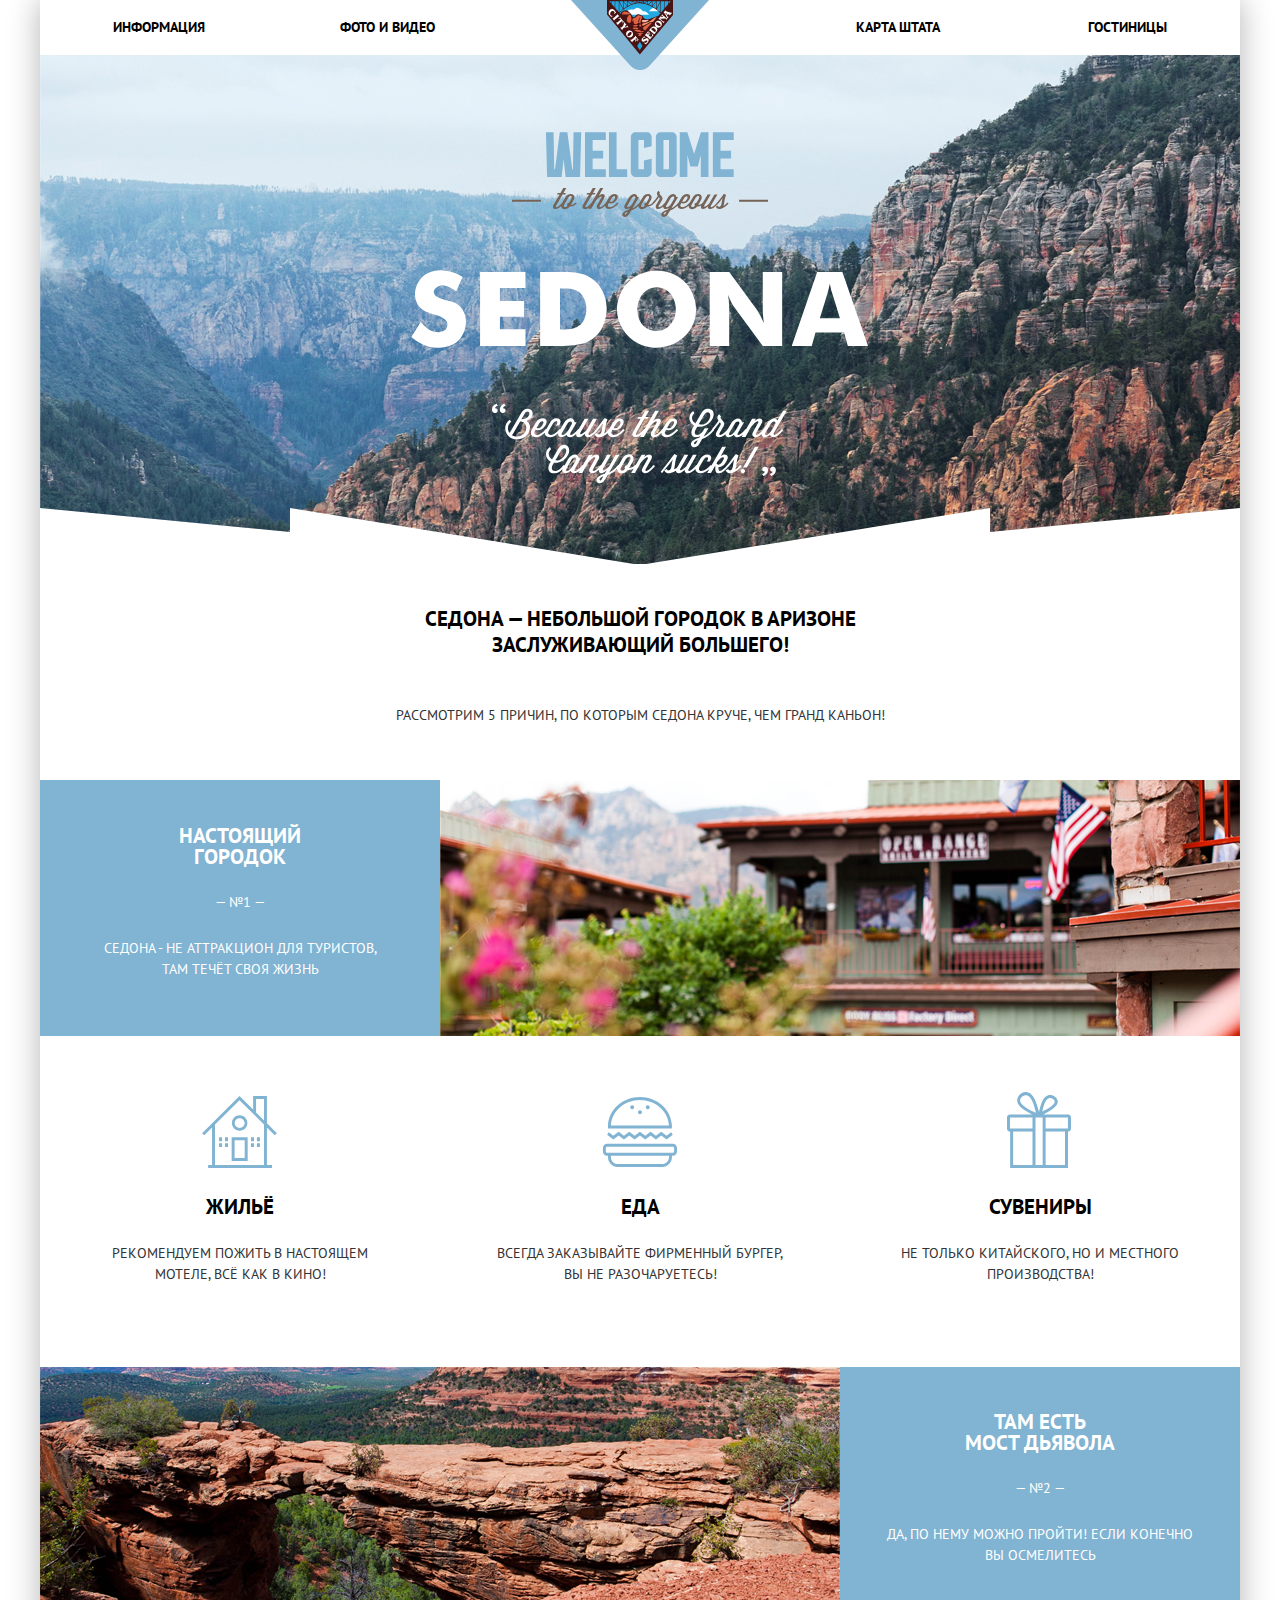
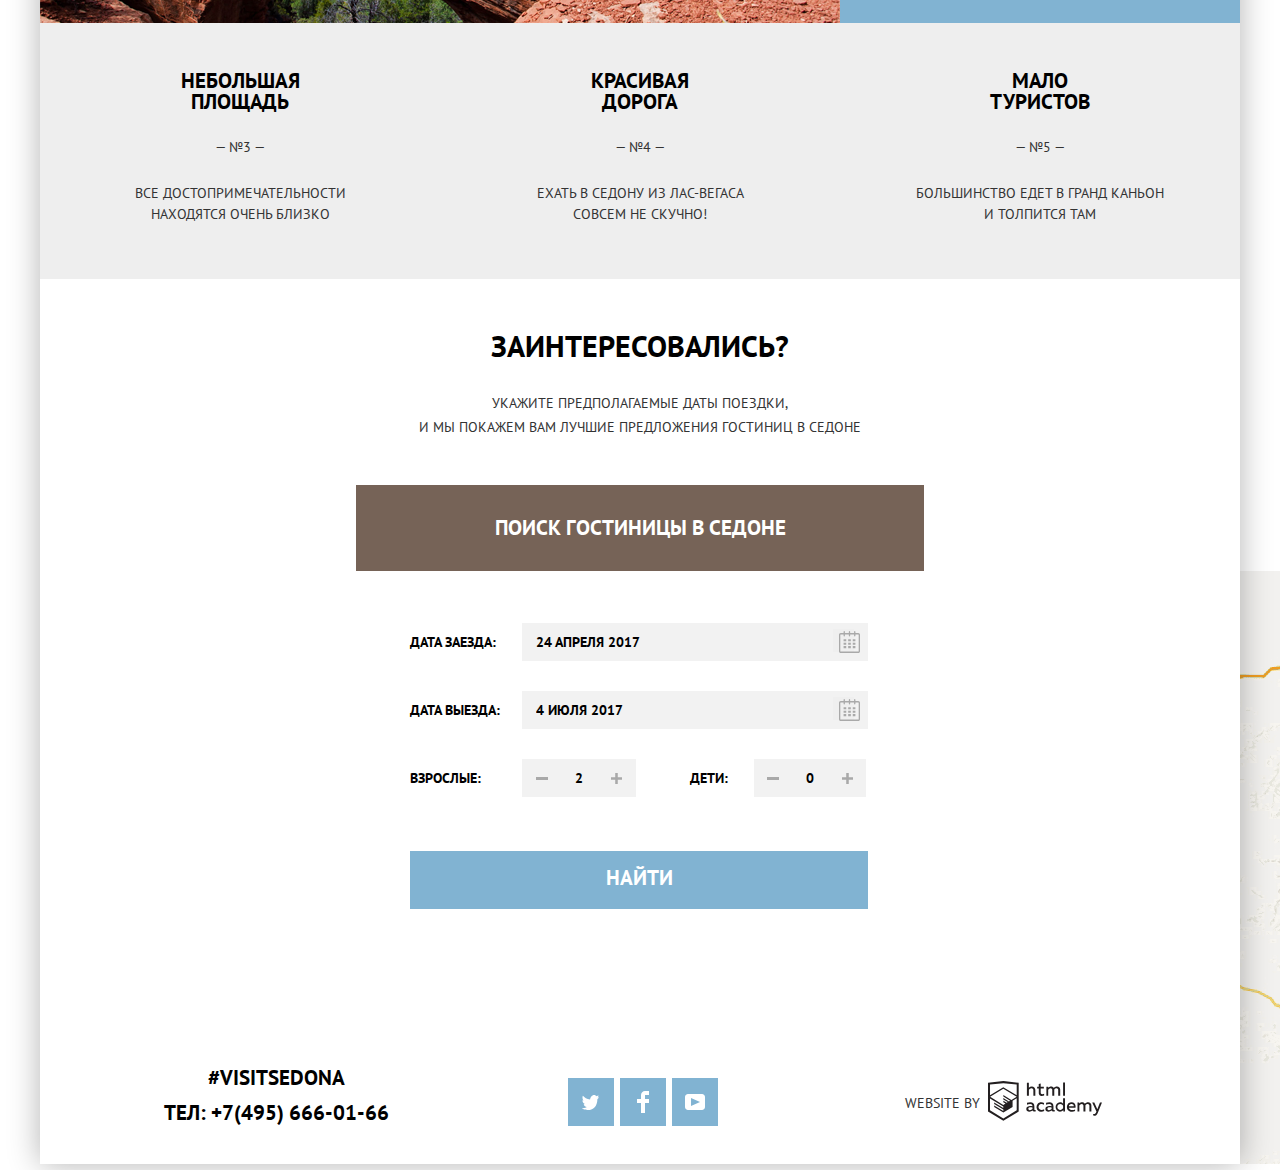
==== commit 94f0b396: "Update index.html" ====
--- a/index.html
+++ b/index.html
@@ -5,7 +5,7 @@
     <title>HTML Academy: Седона</title>
     <link href="https://fonts.googleapis.com/css2?family=PT+Sans:wght@400;700&display=swap" rel="stylesheet">
     <link rel="stylesheet" href="css/normalize.css">
-    <link rel="stylesheet" href="css/style.css">
+    <link rel="stylesheet" href="css/style.min.css">
   </head>
   <body class="page-body">
     <div class="container">
@@ -39,9 +39,7 @@
               <p class="number-feature">— №1 —</p>
               <p>Седона - не аттракцион для туристов, там течёт своя жизнь</p>
             </div>
-            <div>
-               <img src="img/real-city.jpg" width="800" height="256" alt="City Sedona"> 
-            </div>
+            <img src="img/real-city.jpg" width="800" height="256" alt="City Sedona"> 
           </div>
           <div class="first-feature-items">
             <div class="housing">
@@ -58,9 +56,7 @@
             </div>
           </div>
           <div class="second-feature">
-            <div>
               <img src="img/bridge.jpg" width="800" height="256" alt="devil's bridge"> 
-            </div>
             <div class="brige-text-block">
               <h3>Там есть<br> Мост дьявола</h3>
               <p class="number-feature">— №2 —</p>
@@ -89,9 +85,7 @@
         <h2 class="visually-hidden">Бронирование</h2>
         <span class="booking-qestion">Заинтересовались? </span>
         <p class="booking-ofer">Укажите предполагаемые даты поездки,<br> и мы покажем вам лучшие предложения гостиниц в седоне</p>
-          <button class="button-booking" type="button">ПОИСК ГОСТИНИЦЫ В СЕДОНЕ</button>
-        
-          <!--здесь будет форма выбора гостиницы-->
+        <button class="button-booking" type="button">ПОИСК ГОСТИНИЦЫ В СЕДОНЕ</button>
       </section>
       <section class="map">
         <div class="booking-form-container ">
@@ -153,8 +147,8 @@
           </div>
         <h2 class="visually-hidden">Карта</h2>
         <div class="map-position">
-          <iframe src="https://www.google.com/maps/embed?pb=!1m18!1m12!1m3!1d296241.6741103709!2d-111.74994778365556!3d34.880366719070814!2m3!1f0!2f0!3f0!3m2!1i1024!2i768!4f13.1!3m3!1m2!1s0x872da132f942b00d%3A0x5548c523fa6c8efd!2z0KHQtdC00L7QvdCwLCDQkNGA0LjQt9C-0L3QsCA4NjMzNiwg0KHQqNCQ!5e0!3m2!1sru!2sru!4v1602877106798!5m2!1sru!2sru" width="1200" height="593" frameborder="0" style="border:0;" allowfullscreen="" aria-hidden="false" tabindex="0" title="рассположение Седоны"></iframe>
-        <!--<img src="img/map.png" width="1200" height="593" alt="Map of Sedona"> -->
+          <iframe src="https://www.google.com/maps/embed?pb=!1m18!1m12!1m3!1d296241.6741103709!2d-111.74994778365556!3d34.880366719070814!2m3!1f0!2f0!3f0!3m2!1i1024!2i768!4f13.1!3m3!1m2!1s0x872da132f942b00d%3A0x5548c523fa6c8efd!2z0KHQtdC00L7QvdCwLCDQkNGA0LjQt9C-0L3QsCA4NjMzNiwg0KHQqNCQ!5e0!3m2!1sru!2sru!4v1602877106798!5m2!1sru!2sru" width="1200" height="593"  style="border:0;" allowfullscreen="" aria-hidden="false" tabindex="0" title="рассположение Седоны"></iframe>
+        <img src="img/map.png" width="1200" height="593" alt="Map of Sedona">
         </div>
       </section>
     </main>
@@ -204,7 +198,7 @@
       </section>
     </footer>
   </div>
-  <script src="js/script.js"></script>
+  <script src="js/script.min.js"></script>
   </body>
   
 </html>
--- a/css/style.min.css
+++ b/css/style.min.css
@@ -0,0 +1 @@
+@font-face{font-family:'PT Sans';font-style:normal;font-weight:400;src:local('PT Sans'),local('PTSans-Regular'),url(../fonts/pt-sans-v12-latin_cyrillic-regular.woff2) format('woff2'),url(../fonts/pt-sans-v12-latin_cyrillic-regular.woff) format('woff')}@font-face{font-family:'PT Sans';font-style:normal;font-weight:700;src:local('PT Sans Bold'),local('PTSans-Bold'),url(../fonts/pt-sans-v12-latin_cyrillic-700.woff2) format('woff2'),url(../fonts/pt-sans-v12-latin_cyrillic-700.woff) format('woff')}:root{--basic-light-black: #231F20;--basic-black: #000000;--basic-light-blue: #81B3D2;--basic-extra-light-brown: #A9A9A9;--basic-white: #FFFFFF;--basic-blue: #669EC0;--basic-dark-blue: #5496BD;--basic-light-brown: #766357;--basic-brown: #604E43;--basic-dark-brown: #503E33;--basic-extralight-gray: #F2F2F2;--basic-light-gray: #EBEBEB;--basic-dark-gray: #666666;--basic-verygray: #CACACA;--basic-gray: #eeeeee;--basic-feature-brown: #333333;--basic-light-white: rgba(255, 255, 255, 0.9);--basic-extra-light-white:  rgba(255,255,255, 0.3);--basic-extra-light-black:  rgba(0,0,0, 0.3);--basic-extra-light-black-logo: rgba(35,31,32, 0.3);--basic-border-hotel-gray: #e5e5e5}body{min-width:1200px;margin:0;padding:0;font-family:'PT Sans',sans-serif;font-size:14px;line-height:21px;font-weight:400;color:var(--basic-black);background-repeat:no-repeat;text-transform:uppercase;background-position:50% 0}a{text-decoration:none}img{max-width:100%;height:auto}*,::after,::before{box-sizing:border-box}.page{height:100%}.main-header,body{background-color:var(--basic-white)}.main-navigation{position:relative;font-weight:700}.site-navigation{display:flex;list-style:none;flex-wrap:wrap;wrap:4;margin:17px 0;padding-left:73px;padding-right:73px}.site-navigation li{width:21.5%}.nav-item{color:var(--basic-black)}.nav-item:hover{color:var(--basic-light-blue)}.nav-item:focus{color:var(--basic-extra-light-black)}.main-header-logo{position:absolute;left:50%;margin-left:-69px;top:-17px;z-index:2}.site-navigation li:nth-child(4n+1){text-align:start}.site-navigation li:nth-child(4n+2){text-align:start;margin-right:auto}.site-navigation li:nth-child(4n+3),.site-navigation li:nth-child(4n+4){text-align:end}.container{min-height:100%;display:grid;grid-template-rows:-webkit-min-content 1fr -webkit-min-content;grid-template-rows:min-content 1fr min-content;align-content:start;width:1200px;margin:0 auto;box-shadow:0 0 30px var(--basic-extra-light-black)}.visually-hidden{position:absolute;width:1px;height:1px;margin:-1px;border:0;padding:0;white-space:nowrap;-webkit-clip-path:inset(100%);clip-path:inset(100%);clip:rect(0 0 0 0);overflow:hidden}.main-logo-container{text-align:center;height:509px;background-image:url(../img/background-photo.jpg);background-color:var(--basic-gray);position:relative}.main-logo-container::after{content:"";position:absolute;width:1200px;height:272px;bottom:-216px;left:0;z-index:2;background-image:url(../img/background-photo-mask.svg);background-repeat:no-repeat}.main-site-logo{margin:77px auto 0}.intro-features{margin:42px auto 54px;max-width:520px;background-color:var(--basic-white);color:var(--basic-feature-brown);text-align:center}.intro-features-h{font-weight:700;font-size:21px;color:var(--basic-black);line-height:26px;margin-bottom:47px}.first-feature{display:grid;min-height:256px;background-color:var(--basic-light-blue);color:var(--basic-white);line-height:21px;grid-template-columns:1fr 2fr}.first-feature h3{width:200px;margin:45px auto 0;font-size:21px;font-weight:700}.first-feature-text-block{max-width:300px;text-align:center;justify-self:center}.first-feature img,.second-feature img{max-width:100%;height:auto;vertical-align:bottom}.number-feature{margin:25px 0}.first-feature-items{display:grid;grid-template-columns:1fr 1fr 1fr;background-color:var(--basic-white);color:var(--basic-feature-brown);line-height:21px;text-align:center}.first-feature-items div{width:400px;justify-self:center;align-self:end;padding:160px 50px 82px}.food,.housing,.souvenir{position:relative}.food::before,.housing::before,.souvenir::before{content:"";position:absolute;width:75px;left:162px}.housing::before{height:72px;top:60px;background-image:url(../img/house-icon.svg);z-index:2}.food p,.housing p,.souvenir p{margin-bottom:0;margin-top:26px}.food::before,.souvenir::before{height:70px;top:61px;background-image:url(../img/food-icon.svg)}.souvenir::before{width:64px;height:77px;top:55px;left:167px;background-image:url(../img/present-icon.svg)}.first-feature-items h3{color:var(--basic-black)}.second-feature{display:grid;min-height:256px;background-color:var(--basic-light-blue);color:var(--basic-white);line-height:21px;grid-template-columns:2fr 1fr;text-align:center}.first-feature-items h3,.second-feature h3{width:200px;margin:0 auto;font-size:21px;font-weight:700}.brige-text-block{text-align:center;justify-self:center;align-self:center;padding:0 40px}.booking,.other-features{color:var(--basic-feature-brown);text-align:center}.other-features{display:grid;background-color:var(--basic-gray);line-height:21px;grid-template-columns:1fr 1fr 1fr}.other-features h3{width:150px;font-size:21px;margin:47px auto 0}.other-features div{justify-self:center;padding-bottom:40px;padding-left:69px;padding-right:69px}.booking{background-color:var(--basic-white);line-height:24px;padding-top:55px}.booking-qestion,.other-features h3{color:var(--basic-black);font-weight:700}.booking-qestion{font-size:30px}.booking-ofer{width:450px;margin:27px auto 46px}.button-booking{background-color:var(--basic-light-brown);color:var(--basic-white);font-size:21px;line-height:26px;width:568px;font-weight:700;border:0;padding:30px 125px}.button-booking:hover{background-color:var(--basic-brown)}.button-booking:focus{background-color:var(--basic-dark-brown);color:var(--basic-extra-light-white)}.map,.map-position{position:relative}.map-position{height:473px;background-color:transparent}.map img{position:absolute;top:0;z-index:-1}.main-footer{display:grid;grid-template-columns:1fr 1fr 1fr;grid-gap:55px;background-color:var(--basic-light-white);padding:0 82px}.contacts{text-align:center;font-size:21px;line-height:26px;font-weight:700;color:var(--basic-black);justify-self:center}.phone{margin-top:0;margin-bottom:38px}.teg-footer{margin-top:21px;margin-bottom:9px}.phone{color:var(--basic-black)}.social{text-align:center;justify-self:center;margin:0 auto}.social ul{list-style:none;display:flex;justify-content:space-between;padding:0;margin:0}.social-item{display:flex;margin-left:6px;width:46px;height:48px;background-color:var(--basic-light-blue);align-items:center;justify-content:center;margin-top:34px}.social ul:first-child{margin-left:0}.social-item:hover{background-color:var(--basic-blue)}.social-item:active svg path{fill:var(--basic-extra-light-white)}.social-item:active{background-color:var(--basic-dark-blue)}.developer{color:var(--basic-feature-brown);line-height:26px;text-align:center;justify-self:center;margin-top:36px}.developer a{color:var(--basic-light-black);vertical-align:middle}.developer p{margin:0}.developer-logo:hover svg path{fill:var(--basic-light-blue)}.developer-logo:focus svg path{fill:var(--basic-extra-light-black-logo)}.active-page{color:var(--basic-light-brown)}.search-filters{display:grid;grid-template-columns:25% 25% 50%;background-image:url(../img/filter-background.jpg);min-height:217px}.search-filters h3{font-size:16px;color:var(--basic-white);font-weight:700}.search-results{background-color:var(--basic-white)}.sort-panel{display:flex;padding:31px 73px}.search-quantity{font-size:21px;line-height:26px;font-weight:700;width:141px;margin-right:22px}.sorting{font-size:12px;line-height:18px;margin-right:40px}.sorting-list{display:flex;list-style:none;justify-content:space-between;margin:0 auto 0 0;padding:0}.sort-button{font-size:12px;line-height:18px;color:var(--basic-extra-light-black);border:0;border-bottom:1px dotted var(--basic-extra-light-black);background-color:var(--basic-white);text-transform:uppercase;margin-right:32px;text-decoration:none}.sort-button:hover{color:var(--basic-light-blue);border-bottom:1px dotted var(--basic-light-blue)}.active-sort-button,.sort-button:active{border-bottom:1px dotted transparent}.active-sort-button{color:var(--basic-light-blue)}.progress-button{color:var(--basic-verygray);text-decoration:none;margin-left:12px;margin-top:5px}.progress-button:hover,.sort-button:active{color:var(--basic-black)}.progress-button:focus{color:var(--basic-light-blue)}.active-progress-button{color:var(--basic-light-blue)}.found-hotels{display:grid;list-style:none;padding:0;margin:0}.hotel{display:grid;grid-template-columns:135px auto 110px;border-top:1px solid var(--basic-border-hotel-gray);padding:23px 73px 30px;grid-column-gap:29px}.hotel:last-child{padding-bottom:30px;border-bottom:1px solid var(--basic-border-hotel-gray)}.hotel img{margin-top:7px}.name-hotel{font-weight:700;width:300px;font-size:21px;line-height:26px;color:var(--basic-black)}.name-hotel:hover{color:var(--basic-light-blue)}.name-hotel:focus{color:var(--basic-extra-light-black)}.details,.price,.type{display:inline-block;width:110px}.price,.type{color:var(--basic-feature-brown);margin:7px 3px 15px 0}.details{font-weight:700;color:var(--basic-white);height:27px;background-color:var(--basic-light-blue);padding:3px 16px;margin-right:3px}.details:hover{background-color:var(--basic-blue)}.details:focus{background-color:var(--basic-dark-blue);color:var(--basic-extra-light-white)}.to-book{display:inline-block;font-weight:700;color:var(--basic-white);width:142px;height:27px;background-color:var(--basic-light-brown);padding:3px 16px}.to-book:hover{background-color:var(--basic-brown)}.to-book:focus{background-color:var(--basic-dark-brown);color:var(--basic-extra-light-white)}.hotel div:last-child{display:grid}.stars{color:var(--basic-light-blue);margin-top:5px;text-align:end;align-self:start;scale:1.2}.rating{margin-bottom:0;color:var(--basic-dark-gray);width:110px;height:27px;background-color:var(--basic-extralight-gray);text-align:center;align-self:end;line-height:27px}.booking-form-container{width:568px;padding:52px 55px;position:absolute;z-index:3;top:0;left:315px;background-color:var(--basic-white)}.booking-form{margin:0}.booking-form p{margin-top:0}.booking-item{display:flex;font-weight:700;font-size:14px;line-height:26px;margin-top:0;margin-bottom:30px;text-transform:uppercase;align-items:center;position:relative}.input-form{width:346px;padding-left:14px;padding-right:38px;height:38px;border:0;background-color:var(--basic-extralight-gray)}.input-form::-webkit-input-placeholder{font-weight:700;font-size:14px;line-height:26px;color:var(--basic-black);text-transform:uppercase}.input-form::-moz-placeholder{font-weight:700;font-size:14px;line-height:26px;color:var(--basic-black);text-transform:uppercase}.input-form::placeholder{font-weight:700;font-size:14px;line-height:26px;color:var(--basic-black);text-transform:uppercase}.switch-form{max-width:36px;height:38px;border:0;background-color:var(--basic-extralight-gray);text-transform:uppercase;text-align:center;font-weight:700;font-size:14px;line-height:26px;color:var(--basic-black)}input[type=number]{-moz-appearance:textfield}input::-webkit-inner-spin-button,input::-webkit-outer-spin-button{-webkit-appearance:none;margin:0}.switch-button{display:flex;align-items:center;justify-content:center;padding:0;border:0;width:39px;background-color:var(--basic-extralight-gray);color:transparent;height:38px;position:relative}.number-of-people{display:grid;grid-template-columns:226px 226px;-moz-column-gap:4px;column-gap:4px}.booking-item label{margin-right:auto}.child label{margin-right:26px;margin-left:50px}.search-buttton{margin-top:24px;border:0;width:458px;color:var(--basic-white);text-align:center;padding-top:14px;padding-bottom:18px;background-color:var(--basic-light-blue);font-weight:700;font-size:21px;line-height:26px;text-transform:uppercase}.search-buttton:hover{background-color:var(--basic-blue)}.search-buttton:active{background-color:var(--basic-dark-blue);color:var(--basic-extra-light-white);outline:0}.search-buttton:focus{outline:0}.calendar{position:absolute;right:14px;top:6px;border:0;height:23px;width:21px}.calendar-image:hover path,.switch-button:hover svg{fill:var(--basic-black)}.calendar-image:active path,.switch-button:active svg{fill:var(--basic-light-blue)}.calendar:active .calendar:focus,.calendar:hover{outline:0;border:0}.booking-item input:hover,.switch-button:hover{background-color:var(--basic-light-gray)}.switch-button:active{background-color:var(--basic-white);outline:0;border:2px solid var(--basic-border-hotel-gray)}.switch-button:focus{outline:0}.booking-item input:focus{background-color:var(--basic-white);outline:0;border:2px solid var(--basic-border-hotel-gray)}.input-form:hover+.calendar{background-color:var(--basic-light-gray);outline:0;border:0}.input-form:focus+.calendar{background-color:var(--basic-white);outline:0;border:0}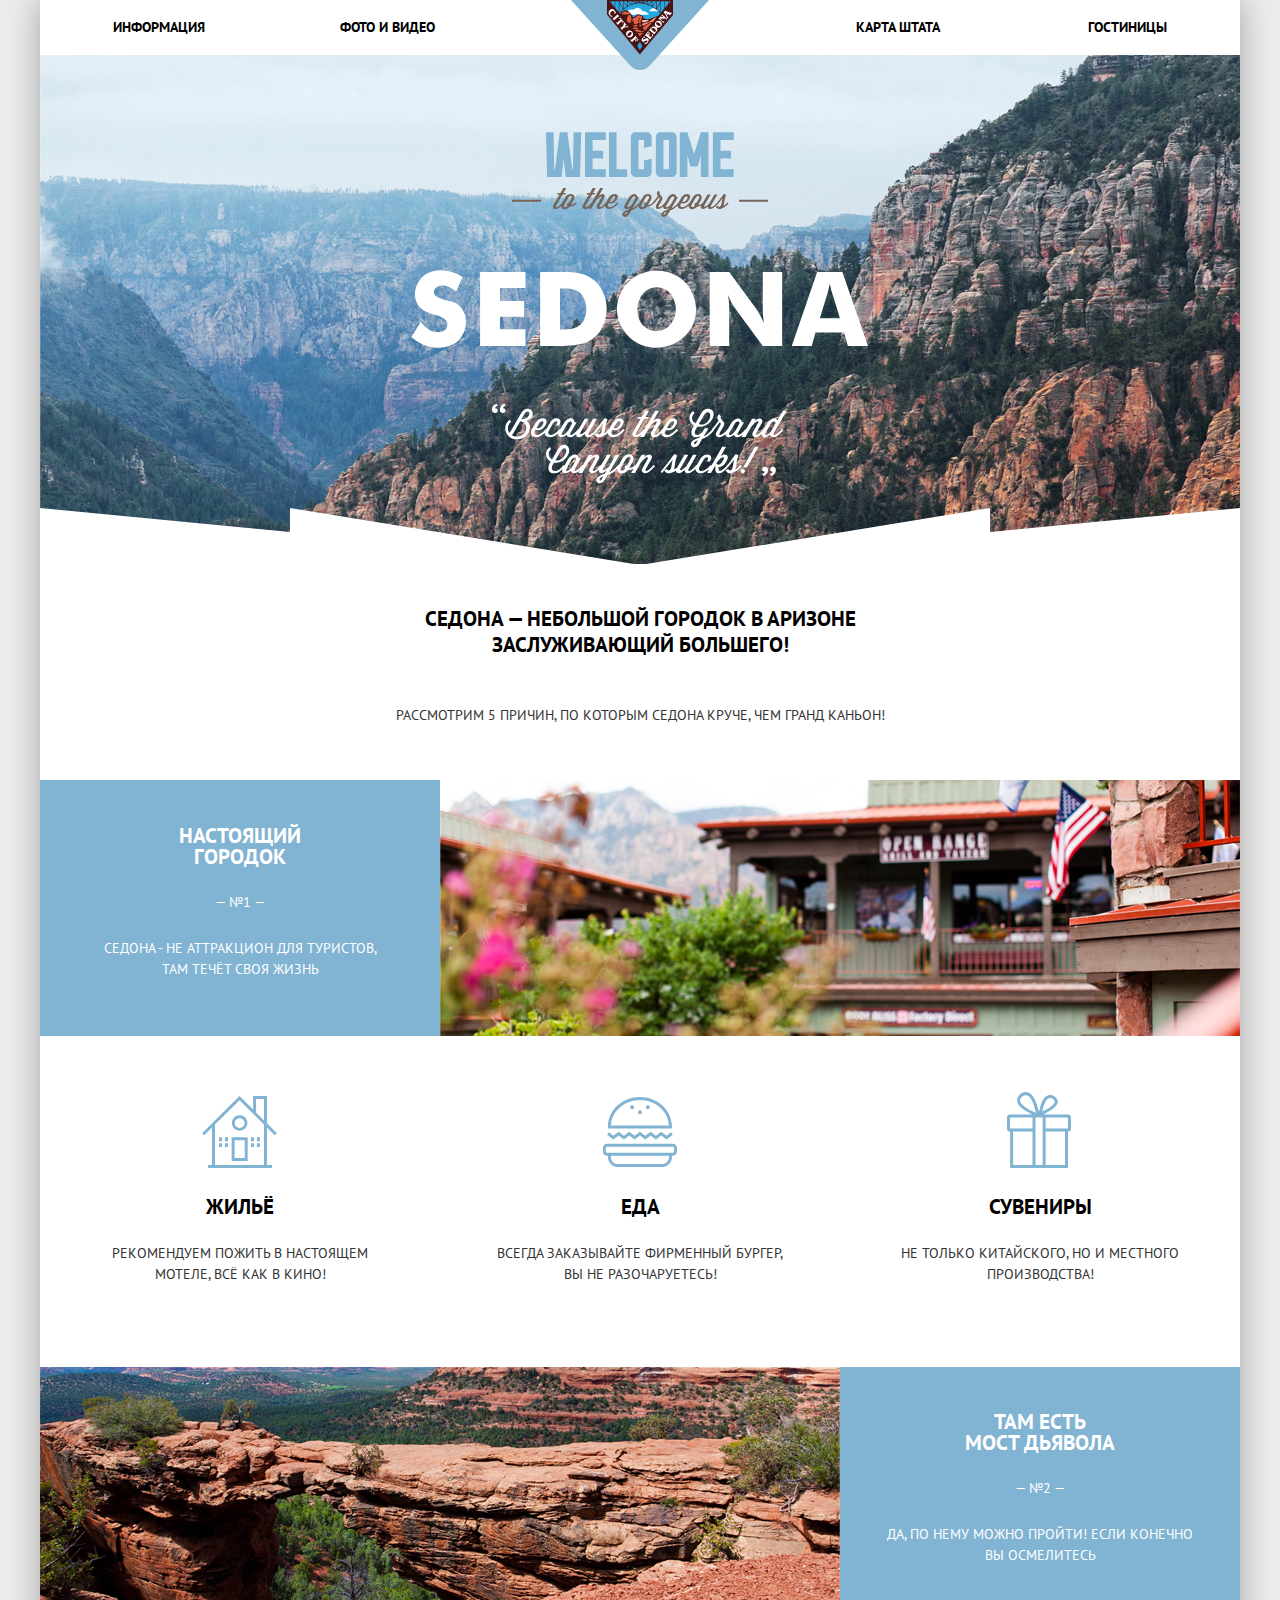
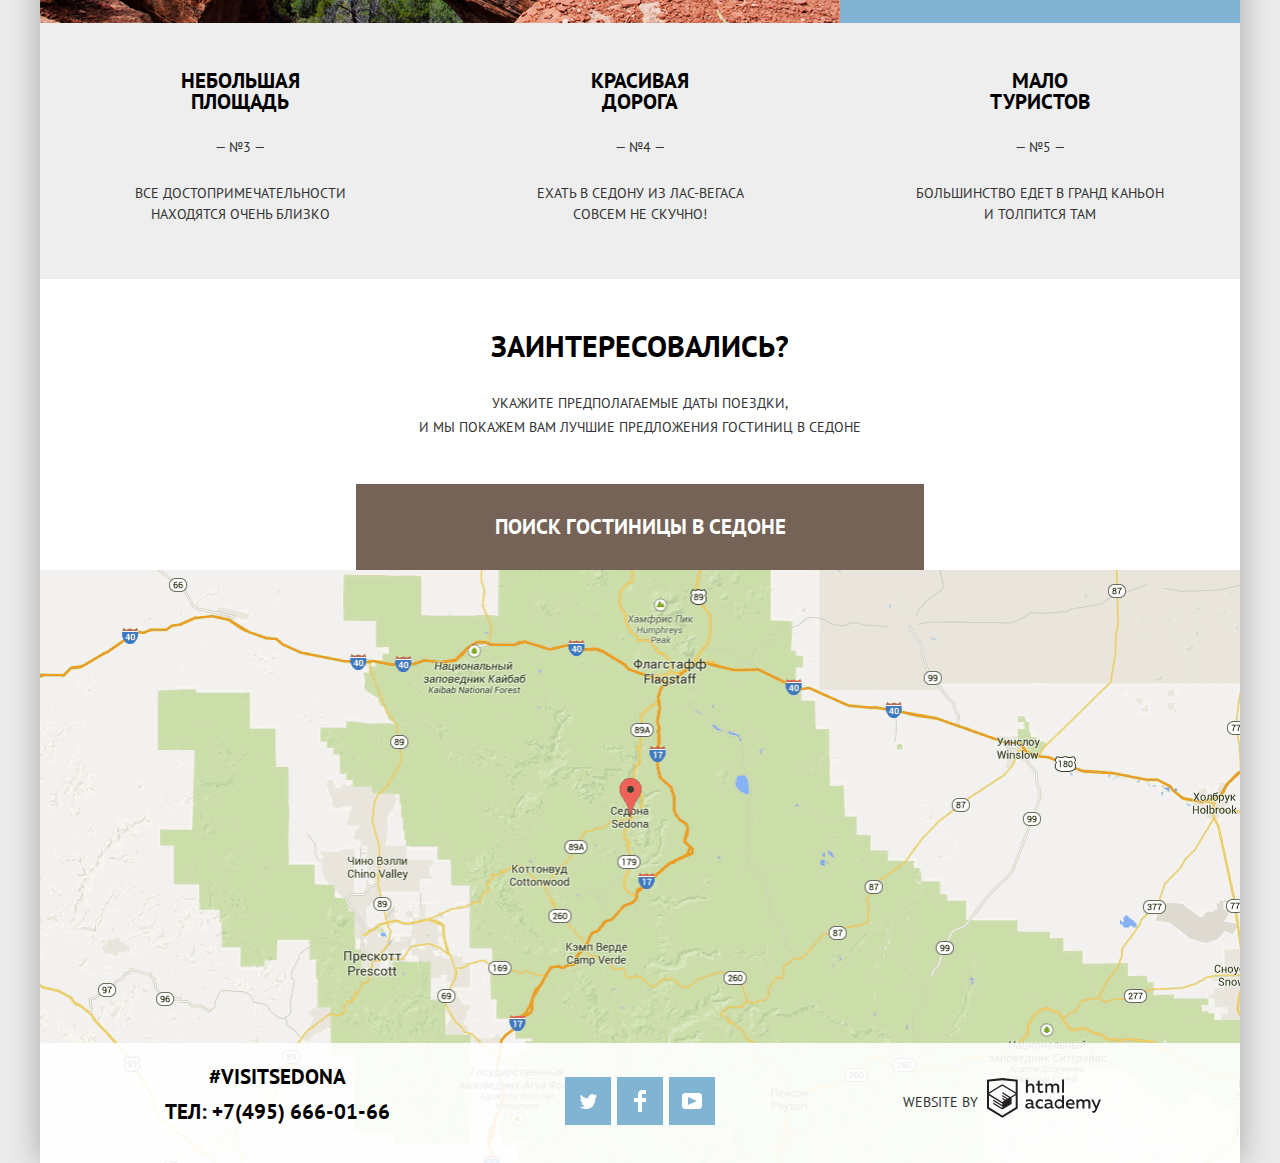
==== commit d60c3028: "Update index.html" ====
--- a/index.html
+++ b/index.html
@@ -88,12 +88,12 @@
         <button class="button-booking" type="button">ПОИСК ГОСТИНИЦЫ В СЕДОНЕ</button>
       </section>
       <section class="map">
-        <div class="booking-form-container ">
+        <div class="booking-form-container">
           <h2 class="visually-hidden">Поиск гостиницы</h2>
           <form class="booking-form" method="post">
             <p class="booking-item booking-item-date">
               <label for="booking-arrival-date">Дата заезда:</label>
-                <input id="booking-arrival-date" class="input-form booking-arrival-date" type="text" name="arrival-date" placeholder="24 апреля 2017" required>
+                <input id="booking-arrival-date" class="input-form booking-arrival-date" type="text" name="arrival-date" placeholder="24 апреля 2017" >
               <button type="button" class="calendar">
                 <svg class="calendar-image" width="21" height="23" viewBox="0 0 21 23" fill="none" xmlns="http://www.w3.org/2000/svg">
                 <path fill-rule="evenodd" clip-rule="evenodd" d="M16.406 3.02498H19.251C20.217 3.02498 21 3.84698 21 4.86198V21.164C21 22.179 20.217 23 19.251 23H1.75C0.784 23 0 22.179 0 21.164V4.86198C0 3.84698 0.784 3.02498 1.75 3.02498H4.593V1.64798C4.593 1.26698 4.887 0.958984 5.25 0.958984C5.612 0.958984 5.906 1.26698 5.906 1.64798V3.02498H9.844V1.64798C9.844 1.26698 10.138 0.958984 10.501 0.958984C10.862 0.958984 11.156 1.26698 11.156 1.64798V3.02498H15.094V1.64798C15.094 1.26698 15.387 0.958984 15.75 0.958984C16.112 0.958984 16.406 1.26698 16.406 1.64798V3.02498ZM19.5646 21.484C19.6466 21.3979 19.691 21.2828 19.688 21.164H19.689V4.86198C19.689 4.60898 19.493 4.40298 19.252 4.40298H16.407V5.78098C16.407 6.16198 16.113 6.46998 15.751 6.46998C15.388 6.46998 15.095 6.16198 15.095 5.78098V4.40298H11.157V5.78098C11.157 6.16198 10.863 6.46998 10.502 6.46998C10.139 6.46998 9.845 6.16198 9.845 5.78098V4.40298H5.907V5.78098C5.907 6.16198 5.613 6.46998 5.251 6.46998C4.888 6.46998 4.594 6.16198 4.594 5.78098V4.40298H1.75C1.50263 4.40953 1.30696 4.61458 1.312 4.86198V21.164C1.30696 21.4114 1.50263 21.6164 1.75 21.623H19.251C19.3698 21.6201 19.4826 21.5701 19.5646 21.484Z" fill="#A9A9A9"/>
@@ -103,7 +103,7 @@
             </p>
             <p class="booking-item booking-item-date">
               <label for="booking-date-of-departure">Дата выезда:</label>
-              <input id="booking-date-of-departure" class="input-form booking-date-of-departure" type="text" name="date-of-departure" placeholder="4 июля 2017" required>
+              <input id="booking-date-of-departure" class="input-form booking-date-of-departure" type="text" name="date-of-departure" placeholder="4 июля 2017" >
               <button type="button" class="calendar">
                 <svg class="calendar-image" width="21" height="23" viewBox="0 0 21 23" fill="none" xmlns="http://www.w3.org/2000/svg">
                 <path fill-rule="evenodd" clip-rule="evenodd" d="M16.406 3.02498H19.251C20.217 3.02498 21 3.84698 21 4.86198V21.164C21 22.179 20.217 23 19.251 23H1.75C0.784 23 0 22.179 0 21.164V4.86198C0 3.84698 0.784 3.02498 1.75 3.02498H4.593V1.64798C4.593 1.26698 4.887 0.958984 5.25 0.958984C5.612 0.958984 5.906 1.26698 5.906 1.64798V3.02498H9.844V1.64798C9.844 1.26698 10.138 0.958984 10.501 0.958984C10.862 0.958984 11.156 1.26698 11.156 1.64798V3.02498H15.094V1.64798C15.094 1.26698 15.387 0.958984 15.75 0.958984C16.112 0.958984 16.406 1.26698 16.406 1.64798V3.02498ZM19.5646 21.484C19.6466 21.3979 19.691 21.2828 19.688 21.164H19.689V4.86198C19.689 4.60898 19.493 4.40298 19.252 4.40298H16.407V5.78098C16.407 6.16198 16.113 6.46998 15.751 6.46998C15.388 6.46998 15.095 6.16198 15.095 5.78098V4.40298H11.157V5.78098C11.157 6.16198 10.863 6.46998 10.502 6.46998C10.139 6.46998 9.845 6.16198 9.845 5.78098V4.40298H5.907V5.78098C5.907 6.16198 5.613 6.46998 5.251 6.46998C4.888 6.46998 4.594 6.16198 4.594 5.78098V4.40298H1.75C1.50263 4.40953 1.30696 4.61458 1.312 4.86198V21.164C1.30696 21.4114 1.50263 21.6164 1.75 21.623H19.251C19.3698 21.6201 19.4826 21.5701 19.5646 21.484Z" fill="#A9A9A9"/>
@@ -119,7 +119,7 @@
                 <rect width="12" height="3" />
                 </svg>
                 </button>
-              <input id="adults" class="switch-form" name="adults" type="number" max="99" value="2" required/>
+              <input id="adults" class="switch-form" name="adults" type="number" max="99" value="2" />
               <button type="button" class="switch-button" value="+">
                 <svg width="11" height="11" viewBox="0 0 11 11" fill="#A9A9A9" xmlns="http://www.w3.org/2000/svg">
                   <path fill-rule="evenodd" clip-rule="evenodd" d="M4.23086 6.76932V11H6.76932V6.76932H11V4.23086H6.76932V0H4.23085V4.23086H0V6.76932H4.23086Z" />
@@ -134,7 +134,7 @@
                   <rect width="12" height="3" />
                   </svg>
               </button>
-              <input id="children" class="switch-form" name="children" type="number" max="99" value="0" required/>
+              <input id="children" class="switch-form" name="children" type="number" max="99" value="0" />
               <button type="button" class="switch-button" value="+">
                 <svg width="11" height="11" viewBox="0 0 11 11" fill="#A9A9A9" xmlns="http://www.w3.org/2000/svg">
                   <path fill-rule="evenodd" clip-rule="evenodd" d="M4.23086 6.76932V11H6.76932V6.76932H11V4.23086H6.76932V0H4.23085V4.23086H0V6.76932H4.23086Z" />
@@ -198,7 +198,7 @@
       </section>
     </footer>
   </div>
-  <script src="js/script.min.js"></script>
+  <script src="js/script.js"></script>
   </body>
   
 </html>
--- a/css/style.min.css
+++ b/css/style.min.css
@@ -1 +1 @@
-@font-face{font-family:'PT Sans';font-style:normal;font-weight:400;src:local('PT Sans'),local('PTSans-Regular'),url(../fonts/pt-sans-v12-latin_cyrillic-regular.woff2) format('woff2'),url(../fonts/pt-sans-v12-latin_cyrillic-regular.woff) format('woff')}@font-face{font-family:'PT Sans';font-style:normal;font-weight:700;src:local('PT Sans Bold'),local('PTSans-Bold'),url(../fonts/pt-sans-v12-latin_cyrillic-700.woff2) format('woff2'),url(../fonts/pt-sans-v12-latin_cyrillic-700.woff) format('woff')}:root{--basic-light-black: #231F20;--basic-black: #000000;--basic-light-blue: #81B3D2;--basic-extra-light-brown: #A9A9A9;--basic-white: #FFFFFF;--basic-blue: #669EC0;--basic-dark-blue: #5496BD;--basic-light-brown: #766357;--basic-brown: #604E43;--basic-dark-brown: #503E33;--basic-extralight-gray: #F2F2F2;--basic-light-gray: #EBEBEB;--basic-dark-gray: #666666;--basic-verygray: #CACACA;--basic-gray: #eeeeee;--basic-feature-brown: #333333;--basic-light-white: rgba(255, 255, 255, 0.9);--basic-extra-light-white:  rgba(255,255,255, 0.3);--basic-extra-light-black:  rgba(0,0,0, 0.3);--basic-extra-light-black-logo: rgba(35,31,32, 0.3);--basic-border-hotel-gray: #e5e5e5}body{min-width:1200px;margin:0;padding:0;font-family:'PT Sans',sans-serif;font-size:14px;line-height:21px;font-weight:400;color:var(--basic-black);background-repeat:no-repeat;text-transform:uppercase;background-position:50% 0}a{text-decoration:none}img{max-width:100%;height:auto}*,::after,::before{box-sizing:border-box}.page{height:100%}.main-header,body{background-color:var(--basic-white)}.main-navigation{position:relative;font-weight:700}.site-navigation{display:flex;list-style:none;flex-wrap:wrap;wrap:4;margin:17px 0;padding-left:73px;padding-right:73px}.site-navigation li{width:21.5%}.nav-item{color:var(--basic-black)}.nav-item:hover{color:var(--basic-light-blue)}.nav-item:focus{color:var(--basic-extra-light-black)}.main-header-logo{position:absolute;left:50%;margin-left:-69px;top:-17px;z-index:2}.site-navigation li:nth-child(4n+1){text-align:start}.site-navigation li:nth-child(4n+2){text-align:start;margin-right:auto}.site-navigation li:nth-child(4n+3),.site-navigation li:nth-child(4n+4){text-align:end}.container{min-height:100%;display:grid;grid-template-rows:-webkit-min-content 1fr -webkit-min-content;grid-template-rows:min-content 1fr min-content;align-content:start;width:1200px;margin:0 auto;box-shadow:0 0 30px var(--basic-extra-light-black)}.visually-hidden{position:absolute;width:1px;height:1px;margin:-1px;border:0;padding:0;white-space:nowrap;-webkit-clip-path:inset(100%);clip-path:inset(100%);clip:rect(0 0 0 0);overflow:hidden}.main-logo-container{text-align:center;height:509px;background-image:url(../img/background-photo.jpg);background-color:var(--basic-gray);position:relative}.main-logo-container::after{content:"";position:absolute;width:1200px;height:272px;bottom:-216px;left:0;z-index:2;background-image:url(../img/background-photo-mask.svg);background-repeat:no-repeat}.main-site-logo{margin:77px auto 0}.intro-features{margin:42px auto 54px;max-width:520px;background-color:var(--basic-white);color:var(--basic-feature-brown);text-align:center}.intro-features-h{font-weight:700;font-size:21px;color:var(--basic-black);line-height:26px;margin-bottom:47px}.first-feature{display:grid;min-height:256px;background-color:var(--basic-light-blue);color:var(--basic-white);line-height:21px;grid-template-columns:1fr 2fr}.first-feature h3{width:200px;margin:45px auto 0;font-size:21px;font-weight:700}.first-feature-text-block{max-width:300px;text-align:center;justify-self:center}.first-feature img,.second-feature img{max-width:100%;height:auto;vertical-align:bottom}.number-feature{margin:25px 0}.first-feature-items{display:grid;grid-template-columns:1fr 1fr 1fr;background-color:var(--basic-white);color:var(--basic-feature-brown);line-height:21px;text-align:center}.first-feature-items div{width:400px;justify-self:center;align-self:end;padding:160px 50px 82px}.food,.housing,.souvenir{position:relative}.food::before,.housing::before,.souvenir::before{content:"";position:absolute;width:75px;left:162px}.housing::before{height:72px;top:60px;background-image:url(../img/house-icon.svg);z-index:2}.food p,.housing p,.souvenir p{margin-bottom:0;margin-top:26px}.food::before,.souvenir::before{height:70px;top:61px;background-image:url(../img/food-icon.svg)}.souvenir::before{width:64px;height:77px;top:55px;left:167px;background-image:url(../img/present-icon.svg)}.first-feature-items h3{color:var(--basic-black)}.second-feature{display:grid;min-height:256px;background-color:var(--basic-light-blue);color:var(--basic-white);line-height:21px;grid-template-columns:2fr 1fr;text-align:center}.first-feature-items h3,.second-feature h3{width:200px;margin:0 auto;font-size:21px;font-weight:700}.brige-text-block{text-align:center;justify-self:center;align-self:center;padding:0 40px}.booking,.other-features{color:var(--basic-feature-brown);text-align:center}.other-features{display:grid;background-color:var(--basic-gray);line-height:21px;grid-template-columns:1fr 1fr 1fr}.other-features h3{width:150px;font-size:21px;margin:47px auto 0}.other-features div{justify-self:center;padding-bottom:40px;padding-left:69px;padding-right:69px}.booking{background-color:var(--basic-white);line-height:24px;padding-top:55px}.booking-qestion,.other-features h3{color:var(--basic-black);font-weight:700}.booking-qestion{font-size:30px}.booking-ofer{width:450px;margin:27px auto 46px}.button-booking{background-color:var(--basic-light-brown);color:var(--basic-white);font-size:21px;line-height:26px;width:568px;font-weight:700;border:0;padding:30px 125px}.button-booking:hover{background-color:var(--basic-brown)}.button-booking:focus{background-color:var(--basic-dark-brown);color:var(--basic-extra-light-white)}.map,.map-position{position:relative}.map-position{height:473px;background-color:transparent}.map img{position:absolute;top:0;z-index:-1}.main-footer{display:grid;grid-template-columns:1fr 1fr 1fr;grid-gap:55px;background-color:var(--basic-light-white);padding:0 82px}.contacts{text-align:center;font-size:21px;line-height:26px;font-weight:700;color:var(--basic-black);justify-self:center}.phone{margin-top:0;margin-bottom:38px}.teg-footer{margin-top:21px;margin-bottom:9px}.phone{color:var(--basic-black)}.social{text-align:center;justify-self:center;margin:0 auto}.social ul{list-style:none;display:flex;justify-content:space-between;padding:0;margin:0}.social-item{display:flex;margin-left:6px;width:46px;height:48px;background-color:var(--basic-light-blue);align-items:center;justify-content:center;margin-top:34px}.social ul:first-child{margin-left:0}.social-item:hover{background-color:var(--basic-blue)}.social-item:active svg path{fill:var(--basic-extra-light-white)}.social-item:active{background-color:var(--basic-dark-blue)}.developer{color:var(--basic-feature-brown);line-height:26px;text-align:center;justify-self:center;margin-top:36px}.developer a{color:var(--basic-light-black);vertical-align:middle}.developer p{margin:0}.developer-logo:hover svg path{fill:var(--basic-light-blue)}.developer-logo:focus svg path{fill:var(--basic-extra-light-black-logo)}.active-page{color:var(--basic-light-brown)}.search-filters{display:grid;grid-template-columns:25% 25% 50%;background-image:url(../img/filter-background.jpg);min-height:217px}.search-filters h3{font-size:16px;color:var(--basic-white);font-weight:700}.search-results{background-color:var(--basic-white)}.sort-panel{display:flex;padding:31px 73px}.search-quantity{font-size:21px;line-height:26px;font-weight:700;width:141px;margin-right:22px}.sorting{font-size:12px;line-height:18px;margin-right:40px}.sorting-list{display:flex;list-style:none;justify-content:space-between;margin:0 auto 0 0;padding:0}.sort-button{font-size:12px;line-height:18px;color:var(--basic-extra-light-black);border:0;border-bottom:1px dotted var(--basic-extra-light-black);background-color:var(--basic-white);text-transform:uppercase;margin-right:32px;text-decoration:none}.sort-button:hover{color:var(--basic-light-blue);border-bottom:1px dotted var(--basic-light-blue)}.active-sort-button,.sort-button:active{border-bottom:1px dotted transparent}.active-sort-button{color:var(--basic-light-blue)}.progress-button{color:var(--basic-verygray);text-decoration:none;margin-left:12px;margin-top:5px}.progress-button:hover,.sort-button:active{color:var(--basic-black)}.progress-button:focus{color:var(--basic-light-blue)}.active-progress-button{color:var(--basic-light-blue)}.found-hotels{display:grid;list-style:none;padding:0;margin:0}.hotel{display:grid;grid-template-columns:135px auto 110px;border-top:1px solid var(--basic-border-hotel-gray);padding:23px 73px 30px;grid-column-gap:29px}.hotel:last-child{padding-bottom:30px;border-bottom:1px solid var(--basic-border-hotel-gray)}.hotel img{margin-top:7px}.name-hotel{font-weight:700;width:300px;font-size:21px;line-height:26px;color:var(--basic-black)}.name-hotel:hover{color:var(--basic-light-blue)}.name-hotel:focus{color:var(--basic-extra-light-black)}.details,.price,.type{display:inline-block;width:110px}.price,.type{color:var(--basic-feature-brown);margin:7px 3px 15px 0}.details{font-weight:700;color:var(--basic-white);height:27px;background-color:var(--basic-light-blue);padding:3px 16px;margin-right:3px}.details:hover{background-color:var(--basic-blue)}.details:focus{background-color:var(--basic-dark-blue);color:var(--basic-extra-light-white)}.to-book{display:inline-block;font-weight:700;color:var(--basic-white);width:142px;height:27px;background-color:var(--basic-light-brown);padding:3px 16px}.to-book:hover{background-color:var(--basic-brown)}.to-book:focus{background-color:var(--basic-dark-brown);color:var(--basic-extra-light-white)}.hotel div:last-child{display:grid}.stars{color:var(--basic-light-blue);margin-top:5px;text-align:end;align-self:start;scale:1.2}.rating{margin-bottom:0;color:var(--basic-dark-gray);width:110px;height:27px;background-color:var(--basic-extralight-gray);text-align:center;align-self:end;line-height:27px}.booking-form-container{width:568px;padding:52px 55px;position:absolute;z-index:3;top:0;left:315px;background-color:var(--basic-white)}.booking-form{margin:0}.booking-form p{margin-top:0}.booking-item{display:flex;font-weight:700;font-size:14px;line-height:26px;margin-top:0;margin-bottom:30px;text-transform:uppercase;align-items:center;position:relative}.input-form{width:346px;padding-left:14px;padding-right:38px;height:38px;border:0;background-color:var(--basic-extralight-gray)}.input-form::-webkit-input-placeholder{font-weight:700;font-size:14px;line-height:26px;color:var(--basic-black);text-transform:uppercase}.input-form::-moz-placeholder{font-weight:700;font-size:14px;line-height:26px;color:var(--basic-black);text-transform:uppercase}.input-form::placeholder{font-weight:700;font-size:14px;line-height:26px;color:var(--basic-black);text-transform:uppercase}.switch-form{max-width:36px;height:38px;border:0;background-color:var(--basic-extralight-gray);text-transform:uppercase;text-align:center;font-weight:700;font-size:14px;line-height:26px;color:var(--basic-black)}input[type=number]{-moz-appearance:textfield}input::-webkit-inner-spin-button,input::-webkit-outer-spin-button{-webkit-appearance:none;margin:0}.switch-button{display:flex;align-items:center;justify-content:center;padding:0;border:0;width:39px;background-color:var(--basic-extralight-gray);color:transparent;height:38px;position:relative}.number-of-people{display:grid;grid-template-columns:226px 226px;-moz-column-gap:4px;column-gap:4px}.booking-item label{margin-right:auto}.child label{margin-right:26px;margin-left:50px}.search-buttton{margin-top:24px;border:0;width:458px;color:var(--basic-white);text-align:center;padding-top:14px;padding-bottom:18px;background-color:var(--basic-light-blue);font-weight:700;font-size:21px;line-height:26px;text-transform:uppercase}.search-buttton:hover{background-color:var(--basic-blue)}.search-buttton:active{background-color:var(--basic-dark-blue);color:var(--basic-extra-light-white);outline:0}.search-buttton:focus{outline:0}.calendar{position:absolute;right:14px;top:6px;border:0;height:23px;width:21px}.calendar-image:hover path,.switch-button:hover svg{fill:var(--basic-black)}.calendar-image:active path,.switch-button:active svg{fill:var(--basic-light-blue)}.calendar:active .calendar:focus,.calendar:hover{outline:0;border:0}.booking-item input:hover,.switch-button:hover{background-color:var(--basic-light-gray)}.switch-button:active{background-color:var(--basic-white);outline:0;border:2px solid var(--basic-border-hotel-gray)}.switch-button:focus{outline:0}.booking-item input:focus{background-color:var(--basic-white);outline:0;border:2px solid var(--basic-border-hotel-gray)}.input-form:hover+.calendar{background-color:var(--basic-light-gray);outline:0;border:0}.input-form:focus+.calendar{background-color:var(--basic-white);outline:0;border:0}+@-webkit-keyframes bounce{0%{transform:translateY(-86px)}70%{transform:translateY(30px)}90%{transform:translateY(-10px)}to{transform:translateY(0)}}@keyframes bounce{0%{transform:translateY(-86px)}70%{transform:translateY(30px)}90%{transform:translateY(-10px)}to{transform:translateY(0)}}:root{--basic-light-black: #231F20;--basic-black: #000000;--basic-light-blue: #81B3D2;--basic-extra-light-brown: #A9A9A9;--basic-white: #FFFFFF;--basic-blue: #669EC0;--basic-dark-blue: #5496BD;--basic-light-brown: #766357;--basic-brown: #604E43;--basic-dark-brown: #503E33;--basic-extralight-gray: #F2F2F2;--basic-light-gray: #EBEBEB;--basic-dark-gray: #666666;--basic-verygray: #CACACA;--basic-gray: #eeeeee;--basic-feature-brown: #333333;--basic-light-white: rgba(255, 255, 255, 0.9);--basic-extra-light-white:  rgba(255,255,255, 0.3);--basic-extra-light-black:  rgba(0,0,0, 0.3);--basic-extra-light-black-logo: rgba(35,31,32, 0.3);--basic-border-hotel-gray: #e5e5e5;--basic-toggle-color: #ABABAB}body{min-width:1200px;margin:0;padding:0;font-family:'PT Sans','Arial',sans-serif;font-size:14px;line-height:21px;font-weight:400;color:var(--basic-black);background-repeat:no-repeat;text-transform:uppercase;background-position:50% 0;background-color:var(--basic-light-gray)}a{text-decoration:none}img{max-width:100%;height:auto}*,::after,::before{box-sizing:border-box}.page{height:100%}.main-header{background-color:var(--basic-white)}.main-navigation{position:relative;font-weight:700}.site-navigation{display:flex;list-style:none;flex-wrap:wrap;wrap:4;margin:17px 0;padding-left:73px;padding-right:73px}.site-navigation li{width:21.5%}.nav-item{color:var(--basic-black)}.nav-item:hover{color:var(--basic-light-blue)}.nav-item:active{color:var(--basic-extra-light-black)}.main-header-logo{position:absolute;left:50%;margin-left:-69px;top:-17px;z-index:2}.site-navigation li:nth-child(4n+1){text-align:start}.site-navigation li:nth-child(4n+2){text-align:start;margin-right:auto}.site-navigation li:nth-child(4n+3),.site-navigation li:nth-child(4n+4){text-align:end}.container{min-height:100vh;display:grid;grid-template-rows:-webkit-min-content 1fr -webkit-min-content;grid-template-rows:min-content 1fr min-content;align-content:start;width:1200px;margin:0 auto;box-shadow:0 0 30px var(--basic-extra-light-black);background-color:var(--basic-white)}.visually-hidden{position:absolute;width:1px;height:1px;margin:-1px;border:0;padding:0;white-space:nowrap;-webkit-clip-path:inset(100%);clip-path:inset(100%);clip:rect(0 0 0 0);overflow:hidden}.main-logo-container{text-align:center;height:509px;background-image:url(../img/background-photo.jpg);background-color:var(--basic-gray);position:relative}.main-logo-container::after{content:"";position:absolute;width:1200px;height:272px;bottom:-216px;left:0;z-index:2;background-image:url(../img/background-photo-mask.svg);background-repeat:no-repeat}.main-site-logo{margin:77px auto 0}.intro-features{margin:42px auto 54px;max-width:520px;background-color:var(--basic-white);color:var(--basic-feature-brown);text-align:center}.intro-features-h{font-weight:700;font-size:21px;color:var(--basic-black);line-height:26px;margin-bottom:47px}.first-feature{display:grid;min-height:256px;background-color:var(--basic-light-blue);color:var(--basic-white);line-height:21px;grid-template-columns:1fr 2fr}.first-feature h3{width:200px;margin:45px auto 0;font-size:21px;font-weight:700}.first-feature-text-block{max-width:300px;text-align:center;justify-self:center}.first-feature img,.second-feature img{max-width:100%;height:auto;vertical-align:bottom}.number-feature{margin:25px 0}.first-feature-items{display:grid;grid-template-columns:1fr 1fr 1fr;background-color:var(--basic-white);color:var(--basic-feature-brown);line-height:21px;text-align:center}.first-feature-items div{width:400px;justify-self:center;align-self:end;padding:160px 50px 82px}.food,.housing,.souvenir{position:relative}.food::before,.housing::before,.souvenir::before{content:"";position:absolute;width:75px;left:162px}.housing::before{height:72px;top:60px;background-image:url(../img/house-icon.svg);z-index:2}.food p,.housing p,.souvenir p{margin-bottom:0;margin-top:26px}.food::before,.souvenir::before{height:70px;top:61px;background-image:url(../img/food-icon.svg)}.souvenir::before{width:64px;height:77px;top:55px;left:167px;background-image:url(../img/present-icon.svg)}.first-feature-items h3{color:var(--basic-black)}.second-feature{display:grid;min-height:256px;background-color:var(--basic-light-blue);color:var(--basic-white);line-height:21px;grid-template-columns:2fr 1fr;text-align:center}.first-feature-items h3,.second-feature h3{width:200px;margin:0 auto;font-size:21px;font-weight:700}.brige-text-block{text-align:center;justify-self:center;align-self:center;padding:0 40px}.booking,.other-features{color:var(--basic-feature-brown);text-align:center}.other-features{display:grid;background-color:var(--basic-gray);line-height:21px;grid-template-columns:1fr 1fr 1fr}.other-features h3{width:150px;font-size:21px;margin:47px auto 0}.other-features div{justify-self:center;padding-bottom:40px;padding-left:69px;padding-right:69px}.booking{background-color:var(--basic-white);line-height:24px;padding-top:55px}.booking-qestion,.other-features h3{color:var(--basic-black);font-weight:700}.booking-qestion{font-size:30px}.booking-ofer{width:450px;margin:27px auto 45px}.button-booking{background-color:var(--basic-light-brown);color:var(--basic-white);font-size:21px;line-height:26px;width:568px;font-weight:700;border:0;padding:30px 125px;z-index:10}.button-booking:hover{background-color:var(--basic-brown)}.button-booking:active{background-color:var(--basic-dark-brown);color:var(--basic-extra-light-white)}.button-booking,.map,.map-position{position:relative}.map-position{height:473px}.map iframe,.map img{position:absolute;top:0}.map iframe{z-index:2;border:0}.map img{z-index:1}.main-footer{display:grid;grid-template-columns:310px 310px 310px;grid-gap:50px;background-color:var(--basic-light-white);padding:0 82px;z-index:3}.contacts{text-align:center;font-size:21px;line-height:26px;font-weight:700;color:var(--basic-black);justify-self:center}.phone{margin-top:0;margin-bottom:38px}.teg-footer{margin-top:21px;margin-bottom:9px}.phone{color:var(--basic-black)}.social{text-align:center;justify-self:center;margin:0 auto}.social ul{list-style:none;display:flex;justify-content:space-between;padding:0;margin:0}.social-item{display:flex;margin-left:6px;width:46px;height:48px;background-color:var(--basic-light-blue);align-items:center;justify-content:center;margin-top:34px}.social ul:first-child{margin-left:0}.social-item:hover{background-color:var(--basic-blue)}.social-item:active svg path{fill:var(--basic-extra-light-white)}.social-item:active{background-color:var(--basic-dark-blue)}.developer{color:var(--basic-feature-brown);line-height:26px;text-align:center;justify-self:center;margin-top:34px;padding-left:10px}.developer a{color:var(--basic-light-black);vertical-align:middle;padding-left:5px}.developer p{display:flex;margin:0;align-items:center}.active-progress-button svg,.developer-logo:hover svg path{fill:var(--basic-light-blue)}.developer-logo:focus svg path{fill:var(--basic-extra-light-black-logo)}.active-page{color:var(--basic-light-brown)}.search-filters-form{display:grid;grid-template-columns:24% 24% 52%;background-image:url(../img/filter-background.jpg);background-repeat:no-repeat;min-height:217px;padding:26px 73px 0;background-color:var(--basic-blue)}.infrastructure ul,.type-of-housing ul{list-style:none;padding:0;margin:0}.filter-option label{position:relative;display:block;cursor:pointer;-webkit-user-select:none;-moz-user-select:none;user-select:none;padding-left:39px}.filter-option{margin-bottom:25px;color:var(--basic-white)}.housing-filter-option label{padding-left:43px}.filter-input-checkbox+label::before{content:"";position:absolute;left:0;top:0;width:23px;height:23px;border:2px solid var(--basic-white);border-radius:10%}.filter-input-checkbox:checked+label::before{display:none}.filter-input-checkbox:checked+label::after{content:"";position:absolute;top:0;left:0;width:27px;height:23px;background-image:url(../img/checkbox-on.svg);background-repeat:no-repeat;background-position:0 0}.search-filters-form h3{font-size:16px;color:var(--basic-white);font-weight:700;margin-top:0;margin-bottom:25px}.filter-input-checkbox:focus+label:after,.filter-input-checkbox:focus+label:before{outline:thin dotted;outline:5px auto -webkit-focus-ring-color;outline-offset:-2px}.cost-filter{justify-self:end}.cost-filter-container{border:0;width:317px;padding:0;margin:0}.cost-inputs{display:flex;justify-content:space-between;width:317px;position:relative;border:2px solid var(--basic-white);color:var(--basic-white);padding:0 5px}.cost-inputs-item,.cost-inputs-label{width:74px;height:32px;background-color:transparent;border:0}.cost-inputs-label{text-align:end;line-height:32px}.cost-inputs-item{text-align:start;color:var(--basic-white)}.range-controls .scale{height:2px;background:var(--basic-extra-light-white)}.range-controls .bar{width:85%;height:2px;background:var(--basic-white)}.range-controls{position:relative;height:40px;padding-top:20px}.range-controls .toggle{box-sizing:content-box;z-index:4;position:absolute;top:11px;left:0;width:4px;height:4px;padding:0;border:7px solid var(--basic-white);background-color:var(--basic-toggle-color);border-radius:50%;box-shadow:0 2px 1px 0 var(--basic-toggle-color);cursor:pointer;margin:0}.range-controls .toggle-max{left:253px}.range-controls .toggle:hover{transform:scale(1.2)}.range-filter .show-button{background-color:transparent;border:2px solid var(--basic-white);padding:0;width:137px;height:36px;text-align:center;margin-top:15px;margin-left:85px;color:var(--basic-white);text-transform:uppercase;display:block}.range-filter .show-button:hover{color:var(--basic-black);background-color:var(--basic-white)}.cost-filter-container h3{margin-bottom:12px}.cost-inputs::before{content:"";top:5px;left:157px;width:2px;height:22px;background-color:var(--basic-white);position:absolute}.cost-inputs-item:focus{border:0;outline:0}.search-results{background-color:var(--basic-white)}.sort-panel{display:flex;padding:31px 73px}.search-quantity{font-size:21px;line-height:26px;font-weight:700;width:141px;margin-right:22px}.sorting{font-size:12px;line-height:18px;margin-right:40px}.sorting-list{display:flex;list-style:none;justify-content:space-between;margin:0 auto 0 0;padding:0}.sort-button{font-size:12px;line-height:18px;color:var(--basic-extra-light-black);border:0;border-bottom:1px dotted var(--basic-extra-light-black);background-color:var(--basic-white);text-transform:uppercase;margin-right:32px;text-decoration:none}.sort-button:hover{color:var(--basic-light-blue);border-bottom:1px dotted var(--basic-light-blue)}.active-sort-button,.sort-button:active{color:var(--basic-black);border-bottom:1px dotted transparent}.active-sort-button{color:var(--basic-light-blue)}.progress-button{color:var(--basic-verygray);text-decoration:none;margin-left:12px;margin-top:5px}.calendar-image:hover path,.progress-button svg:hover{fill:var(--basic-black)}.progress-button svg:focus{fill:var(--basic-light-blue)}.found-hotels{display:grid;list-style:none;padding:0;margin:0}.hotel{display:grid;grid-template-columns:135px auto 110px;border-top:1px solid var(--basic-border-hotel-gray);padding:23px 73px 30px;grid-column-gap:29px}.hotel:last-child{padding-bottom:30px;border-bottom:1px solid var(--basic-border-hotel-gray)}.hotel img{margin-top:7px}.name-hotel{font-weight:700;width:300px;font-size:21px;line-height:26px;color:var(--basic-black)}.name-hotel:hover{color:var(--basic-light-blue)}.name-hotel:focus{color:var(--basic-extra-light-black)}.details,.price,.to-book,.type{display:inline-block;vertical-align:center}.price,.type{color:var(--basic-feature-brown);margin:7px 3px 15px 0;width:110px}.details,.to-book{font-weight:700;color:var(--basic-white);height:27px;padding:3px 16px}.details{width:110px;background-color:var(--basic-light-blue);margin-right:3px}.details:hover{background-color:var(--basic-blue)}.details:active{background-color:var(--basic-dark-blue);color:var(--basic-extra-light-white)}.to-book{width:142px;background-color:var(--basic-light-brown)}.to-book:hover{background-color:var(--basic-brown)}.to-book:active{background-color:var(--basic-dark-brown);color:var(--basic-extra-light-white)}.hotel div:last-child{display:grid}.stars{color:var(--basic-light-blue);margin-top:5px;text-align:end;align-self:start;scale:1.2}.rating{margin-bottom:0;color:var(--basic-dark-gray);width:110px;height:27px;background-color:var(--basic-extralight-gray);text-align:center;align-self:end;line-height:27px}.booking-form-container{display:block;width:568px;padding:53px 55px;position:absolute;z-index:3;top:0;left:316px;background-color:var(--basic-white);box-shadow:0 0 30px var(--basic-extra-light-black);-webkit-animation-name:bounce;animation-name:bounce;-webkit-animation-duration:.6s;animation-duration:.6s}.modal-hide{display:none}.booking-form{margin:0}.booking-form p{margin-top:0}.booking-item,.booking-item .input-form{font-weight:700;text-transform:uppercase;font-size:14px}.booking-item{display:flex;line-height:26px;margin-top:0;margin-bottom:30px;align-items:center;position:relative}.booking-item .input-form{width:346px;padding-left:11px;padding-right:38px;line-height:38px;height:38px;color:var(--basic-black);border:2px solid var(--basic-extralight-gray);background-color:var(--basic-extralight-gray)}.input-form::-webkit-input-placeholder{color:var(--basic-black);opacity:1}.input-form::-moz-placeholder{color:var(--basic-black);opacity:1}.input-form::placeholder{color:var(--basic-black);opacity:1}.booking-item .switch-form{max-width:35px;height:38px;border:2px solid var(--basic-extralight-gray);background-color:var(--basic-extralight-gray);text-transform:uppercase;text-align:center;font-weight:700;font-size:14px;line-height:26px;color:var(--basic-black);padding:0}input[type=number]{-moz-appearance:textfield}input::-webkit-inner-spin-button,input::-webkit-outer-spin-button{-webkit-appearance:none;margin:0}.switch-button{display:flex;align-items:center;justify-content:center;padding:0;border:0;width:39px;background-color:var(--basic-extralight-gray);color:transparent;height:38px;position:relative}.number-of-people{display:grid;grid-template-columns:226px 226px;-moz-column-gap:4px;column-gap:4px}.booking-item label{margin-right:auto}.child label{margin-right:26px;margin-left:50px}.search-buttton{margin-top:24px;border:0;width:458px;color:var(--basic-white);text-align:center;padding-top:16px;padding-bottom:16px;background-color:var(--basic-light-blue);font-weight:700;font-size:21px;line-height:26px;text-transform:uppercase}.search-buttton:hover{background-color:var(--basic-blue)}.search-buttton:active{background-color:var(--basic-dark-blue);color:var(--basic-extra-light-white);outline:0}.calendar{position:absolute;right:8px;top:8px;height:23px;width:21px;border:0;padding:0}.calendar-image:active path{fill:var(--basic-light-blue)}.calendar:active .calendar:focus,.calendar:hover{border:0}.switch-button:hover svg{fill:var(--basic-black)}.booking-item input:hover,.input-form:hover+.calendar,.switch-button:hover{background-color:var(--basic-light-gray)}.switch-button:active{background-color:var(--basic-white);border:2px solid var(--basic-border-hotel-gray)}.switch-button:active svg{fill:var(--basic-light-blue)}.booking-item input:hover{border-color:var(--basic-light-gray)}.booking-item input:focus{outline:0;border-color:var(--basic-border-hotel-gray)}.booking-item input:focus,.input-form:focus+.calendar{background-color:var(--basic-white)}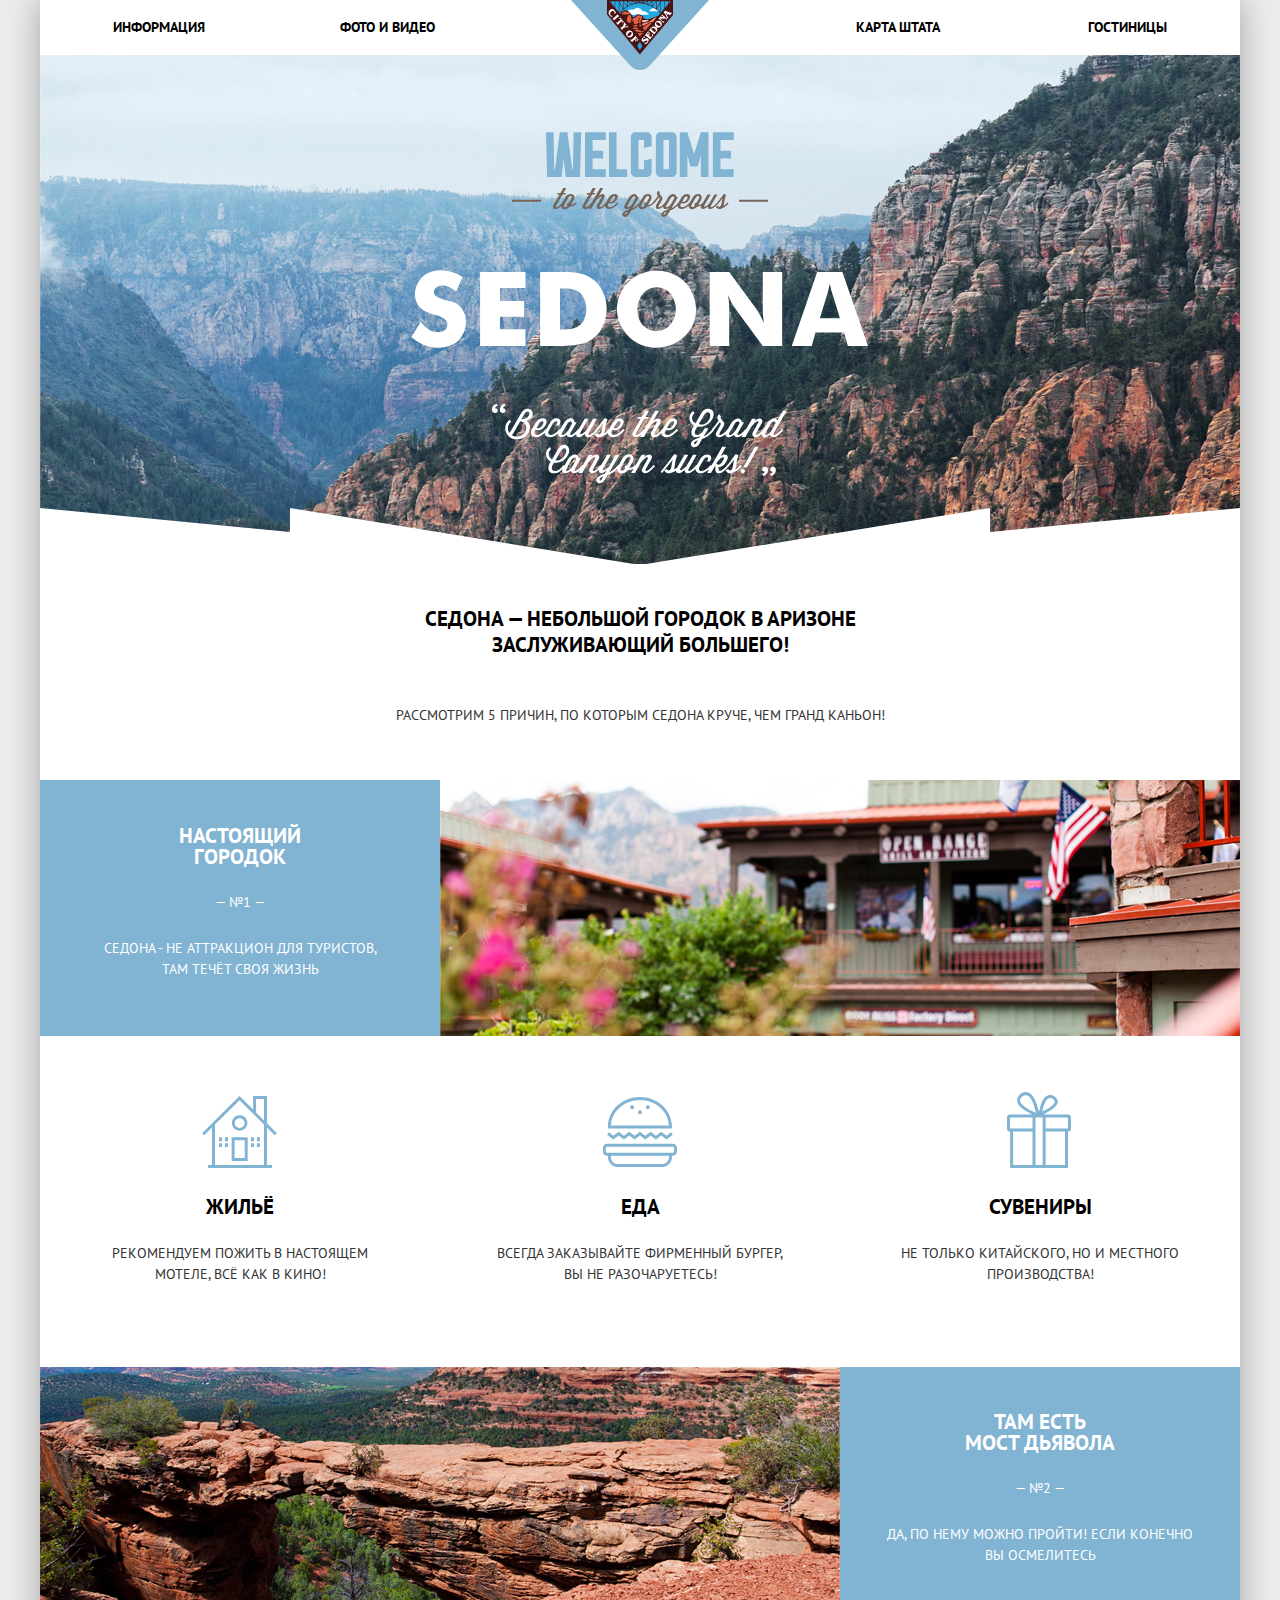
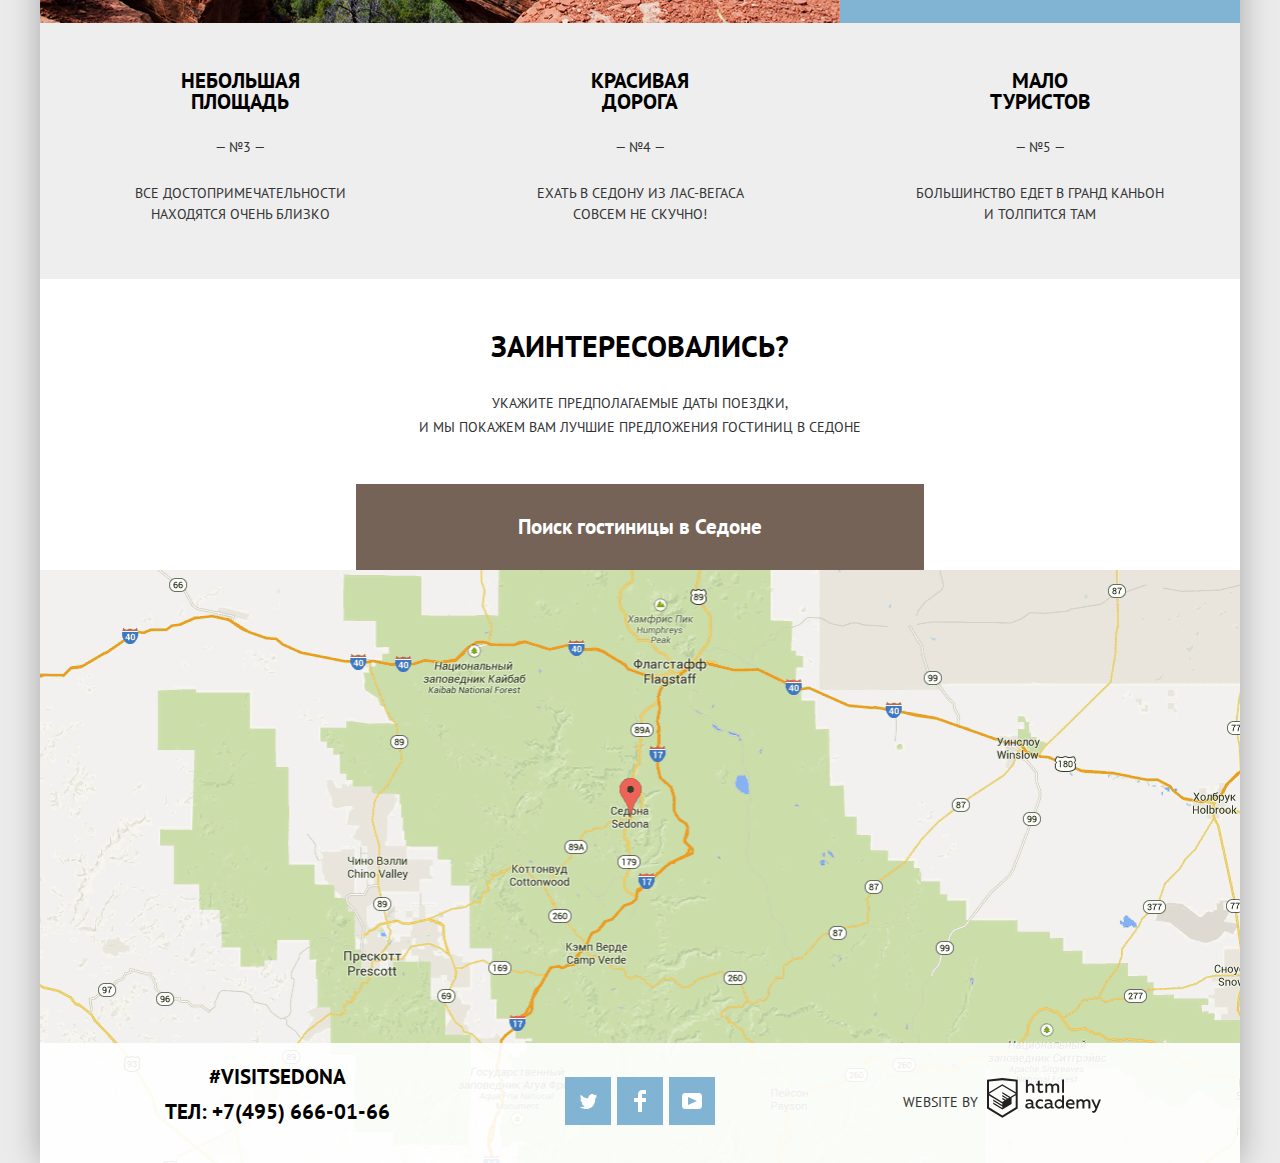
==== commit 3db8b6db: "Update index.html" ====
--- a/index.html
+++ b/index.html
@@ -10,25 +10,25 @@
   <body class="page-body">
     <div class="container">
       <header class="main-header">
-      <nav class="main-navigation">
-        <ul class="site-navigation">
-          <li><a href="" class="nav-item">Информация</a></li>
-          <li><a href="" class="nav-item">Фото и видео</a></li>
-          <li><a href="" class="nav-item">Карта штата</a></li>
-          <li><a href="catalog.html" class="nav-item">Гостиницы</a></li>
-        </ul>
-        <a href="index.html" class="main-header-logo">
-          <img src="img/header-logo.svg" width="138" height="70" alt="logo Sedona" >
-        </a>
-      </nav>
-    </header>
-    <main class="main-mainpage">
-      <section class="main-logo-container">
-      <h1 class="visually-hidden">Добро пожаловать в Седону</h1>
-      <img src="img/sedona-main-logo.svg" width="458" height="352" alt="MountainsMain" class="main-site-logo">
-      </section>
-      <section class="features">
-        <h2 class="visually-hidden">Преимущества</h2>
+        <nav class="main-navigation">
+          <ul class="site-navigation">
+            <li><a href="" class="nav-item">Информация</a></li>
+            <li><a href="" class="nav-item">Фото и видео</a></li>
+            <li><a href="" class="nav-item">Карта штата</a></li>
+            <li><a href="catalog.html" class="nav-item">Гостиницы</a></li>
+          </ul>
+          <a class="main-header-logo">
+            <img src="img/header-logo.svg" width="138" height="70" alt="logo Sedona">
+          </a>
+        </nav>
+      </header>
+      <main class="main-mainpage">
+        <section class="main-logo-container">
+          <h1 class="visually-hidden">Добро пожаловать в Седону</h1>
+          <img src="img/sedona-main-logo.svg" width="458" height="352" alt="MountainsMain" class="main-site-logo">
+        </section>
+        <section class="features">
+          <h2 class="visually-hidden">Преимущества</h2>
           <div class="intro-features">
             <p class="intro-features-h">Седона — небольшой городок в Аризоне заслуживающий большего!</p>
             <p>Рассмотрим 5 причин, по которым Седона круче, чем гранд каньон!</p>
@@ -49,14 +49,14 @@
             <div class="food">
               <h3>Еда</h3>
               <p>Всегда заказывайте фирменный бургер, вы не разочаруетесь!</p>
-             </div>
+            </div>
             <div class="souvenir"> 
               <h3>Сувениры</h3>
               <p>Не только китайского, но и местного производства!</p>
             </div>
           </div>
           <div class="second-feature">
-              <img src="img/bridge.jpg" width="800" height="256" alt="devil's bridge"> 
+            <img src="img/bridge.jpg" width="800" height="256" alt="devil's bridge"> 
             <div class="brige-text-block">
               <h3>Там есть<br> Мост дьявола</h3>
               <p class="number-feature">— №2 —</p>
@@ -80,125 +80,130 @@
               <p>большинство едет в гранд каньон<br> и толпится там</p>
             </div>
           </div>
-      </section>
-      <section class="booking">
-        <h2 class="visually-hidden">Бронирование</h2>
-        <span class="booking-qestion">Заинтересовались? </span>
-        <p class="booking-ofer">Укажите предполагаемые даты поездки,<br> и мы покажем вам лучшие предложения гостиниц в седоне</p>
-        <button class="button-booking" type="button">ПОИСК ГОСТИНИЦЫ В СЕДОНЕ</button>
-      </section>
-      <section class="map">
-        <div class="booking-form-container">
-          <h2 class="visually-hidden">Поиск гостиницы</h2>
-          <form class="booking-form" method="post">
-            <p class="booking-item booking-item-date">
-              <label for="booking-arrival-date">Дата заезда:</label>
-                <input id="booking-arrival-date" class="input-form booking-arrival-date" type="text" name="arrival-date" placeholder="24 апреля 2017" >
-              <button type="button" class="calendar">
-                <svg class="calendar-image" width="21" height="23" viewBox="0 0 21 23" fill="none" xmlns="http://www.w3.org/2000/svg">
-                <path fill-rule="evenodd" clip-rule="evenodd" d="M16.406 3.02498H19.251C20.217 3.02498 21 3.84698 21 4.86198V21.164C21 22.179 20.217 23 19.251 23H1.75C0.784 23 0 22.179 0 21.164V4.86198C0 3.84698 0.784 3.02498 1.75 3.02498H4.593V1.64798C4.593 1.26698 4.887 0.958984 5.25 0.958984C5.612 0.958984 5.906 1.26698 5.906 1.64798V3.02498H9.844V1.64798C9.844 1.26698 10.138 0.958984 10.501 0.958984C10.862 0.958984 11.156 1.26698 11.156 1.64798V3.02498H15.094V1.64798C15.094 1.26698 15.387 0.958984 15.75 0.958984C16.112 0.958984 16.406 1.26698 16.406 1.64798V3.02498ZM19.5646 21.484C19.6466 21.3979 19.691 21.2828 19.688 21.164H19.689V4.86198C19.689 4.60898 19.493 4.40298 19.252 4.40298H16.407V5.78098C16.407 6.16198 16.113 6.46998 15.751 6.46998C15.388 6.46998 15.095 6.16198 15.095 5.78098V4.40298H11.157V5.78098C11.157 6.16198 10.863 6.46998 10.502 6.46998C10.139 6.46998 9.845 6.16198 9.845 5.78098V4.40298H5.907V5.78098C5.907 6.16198 5.613 6.46998 5.251 6.46998C4.888 6.46998 4.594 6.16198 4.594 5.78098V4.40298H1.75C1.50263 4.40953 1.30696 4.61458 1.312 4.86198V21.164C1.30696 21.4114 1.50263 21.6164 1.75 21.623H19.251C19.3698 21.6201 19.4826 21.5701 19.5646 21.484Z" fill="#A9A9A9"/>
-                <path fill-rule="evenodd" clip-rule="evenodd" d="M4.59399 9.2251H7.21899V11.2911H4.59399V9.2251ZM4.59399 12.6681H7.21899V14.7351H4.59399V12.6681ZM7.21899 16.1121H4.59399V18.1781H7.21899V16.1121ZM9.18799 16.1121H11.813V18.1781H9.18799V16.1121ZM11.813 12.6681H9.18799V14.7351H11.813V12.6681ZM9.18799 9.2251H11.813V11.2911H9.18799V9.2251ZM16.406 16.1121H13.781V18.1781H16.406V16.1121ZM13.781 12.6681H16.406V14.7351H13.781V12.6681ZM16.406 9.2251H13.781V11.2911H16.406V9.2251Z" fill="#A9A9A9"/>
+        </section>
+        <section class="booking">
+          <h2 class="visually-hidden">Бронирование</h2>
+          <span class="booking-qestion">Заинтересовались? </span>
+          <p class="booking-ofer">Укажите предполагаемые даты поездки,<br> и мы покажем вам лучшие предложения гостиниц в седоне</p>
+          <button class="button-booking" type="button">Поиск гостиницы в Седоне</button>
+        </section>
+        <section class="map">
+          <div class="booking-form-container">
+            <h2 class="visually-hidden">Поиск гостиницы</h2>
+            <form class="booking-form" method="post">
+              <p class="booking-item booking-item-date">
+                <label for="booking-arrival-date">Дата заезда:</label>
+                <input id="booking-arrival-date" class="input-form booking-arrival-date" type="text" name="arrival-date" placeholder="24 апреля 2017">
+                <button type="button" class="calendar">
+                  <span class="visually-hidden">Календарь въезда</span>
+                  <svg class="calendar-image" width="21" height="23" viewBox="0 0 21 23" fill="none" xmlns="http://www.w3.org/2000/svg">
+                    <path fill-rule="evenodd" clip-rule="evenodd" d="M16.406 3.02498H19.251C20.217 3.02498 21 3.84698 21 4.86198V21.164C21 22.179 20.217 23 19.251 23H1.75C0.784 23 0 22.179 0 21.164V4.86198C0 3.84698 0.784 3.02498 1.75 3.02498H4.593V1.64798C4.593 1.26698 4.887 0.958984 5.25 0.958984C5.612 0.958984 5.906 1.26698 5.906 1.64798V3.02498H9.844V1.64798C9.844 1.26698 10.138 0.958984 10.501 0.958984C10.862 0.958984 11.156 1.26698 11.156 1.64798V3.02498H15.094V1.64798C15.094 1.26698 15.387 0.958984 15.75 0.958984C16.112 0.958984 16.406 1.26698 16.406 1.64798V3.02498ZM19.5646 21.484C19.6466 21.3979 19.691 21.2828 19.688 21.164H19.689V4.86198C19.689 4.60898 19.493 4.40298 19.252 4.40298H16.407V5.78098C16.407 6.16198 16.113 6.46998 15.751 6.46998C15.388 6.46998 15.095 6.16198 15.095 5.78098V4.40298H11.157V5.78098C11.157 6.16198 10.863 6.46998 10.502 6.46998C10.139 6.46998 9.845 6.16198 9.845 5.78098V4.40298H5.907V5.78098C5.907 6.16198 5.613 6.46998 5.251 6.46998C4.888 6.46998 4.594 6.16198 4.594 5.78098V4.40298H1.75C1.50263 4.40953 1.30696 4.61458 1.312 4.86198V21.164C1.30696 21.4114 1.50263 21.6164 1.75 21.623H19.251C19.3698 21.6201 19.4826 21.5701 19.5646 21.484Z" fill="#A9A9A9"/>
+                    <path fill-rule="evenodd" clip-rule="evenodd" d="M4.59399 9.2251H7.21899V11.2911H4.59399V9.2251ZM4.59399 12.6681H7.21899V14.7351H4.59399V12.6681ZM7.21899 16.1121H4.59399V18.1781H7.21899V16.1121ZM9.18799 16.1121H11.813V18.1781H9.18799V16.1121ZM11.813 12.6681H9.18799V14.7351H11.813V12.6681ZM9.18799 9.2251H11.813V11.2911H9.18799V9.2251ZM16.406 16.1121H13.781V18.1781H16.406V16.1121ZM13.781 12.6681H16.406V14.7351H13.781V12.6681ZM16.406 9.2251H13.781V11.2911H16.406V9.2251Z" fill="#A9A9A9"/>
+                  </svg>
+                </button>
+              </p>
+              <p class="booking-item booking-item-date">
+                <label for="booking-date-of-departure">Дата выезда:</label>
+                <input id="booking-date-of-departure" class="input-form booking-date-of-departure" type="text" name="date-of-departure" placeholder="4 июля 2017">
+                <button type="button" class="calendar">
+                  <span class="visually-hidden">Календарь выезда</span>
+                  <svg class="calendar-image" width="21" height="23" viewBox="0 0 21 23" fill="none" xmlns="http://www.w3.org/2000/svg">
+                    <path fill-rule="evenodd" clip-rule="evenodd" d="M16.406 3.02498H19.251C20.217 3.02498 21 3.84698 21 4.86198V21.164C21 22.179 20.217 23 19.251 23H1.75C0.784 23 0 22.179 0 21.164V4.86198C0 3.84698 0.784 3.02498 1.75 3.02498H4.593V1.64798C4.593 1.26698 4.887 0.958984 5.25 0.958984C5.612 0.958984 5.906 1.26698 5.906 1.64798V3.02498H9.844V1.64798C9.844 1.26698 10.138 0.958984 10.501 0.958984C10.862 0.958984 11.156 1.26698 11.156 1.64798V3.02498H15.094V1.64798C15.094 1.26698 15.387 0.958984 15.75 0.958984C16.112 0.958984 16.406 1.26698 16.406 1.64798V3.02498ZM19.5646 21.484C19.6466 21.3979 19.691 21.2828 19.688 21.164H19.689V4.86198C19.689 4.60898 19.493 4.40298 19.252 4.40298H16.407V5.78098C16.407 6.16198 16.113 6.46998 15.751 6.46998C15.388 6.46998 15.095 6.16198 15.095 5.78098V4.40298H11.157V5.78098C11.157 6.16198 10.863 6.46998 10.502 6.46998C10.139 6.46998 9.845 6.16198 9.845 5.78098V4.40298H5.907V5.78098C5.907 6.16198 5.613 6.46998 5.251 6.46998C4.888 6.46998 4.594 6.16198 4.594 5.78098V4.40298H1.75C1.50263 4.40953 1.30696 4.61458 1.312 4.86198V21.164C1.30696 21.4114 1.50263 21.6164 1.75 21.623H19.251C19.3698 21.6201 19.4826 21.5701 19.5646 21.484Z" fill="#A9A9A9"/>
+                    <path fill-rule="evenodd" clip-rule="evenodd" d="M4.59399 9.2251H7.21899V11.2911H4.59399V9.2251ZM4.59399 12.6681H7.21899V14.7351H4.59399V12.6681ZM7.21899 16.1121H4.59399V18.1781H7.21899V16.1121ZM9.18799 16.1121H11.813V18.1781H9.18799V16.1121ZM11.813 12.6681H9.18799V14.7351H11.813V12.6681ZM9.18799 9.2251H11.813V11.2911H9.18799V9.2251ZM16.406 16.1121H13.781V18.1781H16.406V16.1121ZM13.781 12.6681H16.406V14.7351H13.781V12.6681ZM16.406 9.2251H13.781V11.2911H16.406V9.2251Z" fill="#A9A9A9"/>
+                  </svg> 
+                </button>
+              </p>
+              <div class="number-of-people">
+                <p class="booking-item">
+                  <label for="adults">Взрослые:</label>
+                  <button type="button" class="switch-button" value="-">
+                    <span class="visually-hidden">Уменьшить колличество взрослых</span>
+                    <svg width="12" height="3" viewBox="0 0 12 3" fill="#A9A9A9" xmlns="http://www.w3.org/2000/svg">
+                      <rect width="12" height="3" />
+                    </svg>
+                  </button>
+                  <input id="adults" class="switch-form" name="adults" type="number" max="99" value="2" />
+                  <button type="button" class="switch-button" value="+">
+                    <span class="visually-hidden">Увеличить колличество взрослых</span>
+                    <svg width="11" height="11" viewBox="0 0 11 11" fill="#A9A9A9" xmlns="http://www.w3.org/2000/svg">
+                      <path fill-rule="evenodd" clip-rule="evenodd" d="M4.23086 6.76932V11H6.76932V6.76932H11V4.23086H6.76932V0H4.23085V4.23086H0V6.76932H4.23086Z"/>
+                    </svg>
+                  </button>
+                </p>
+                <p class="booking-item child">
+                  <label for="children">Дети:</label>
+                  <button type="button" class="switch-button" value="-">
+                    <span class="visually-hidden">Уменьшить колличество детей</span>
+                    <svg width="12" height="3" viewBox="0 0 12 3" fill="#A9A9A9" xmlns="http://www.w3.org/2000/svg">
+                      <rect width="12" height="3" />
+                    </svg>
+                  </button>
+                  <input id="children" class="switch-form" name="children" type="number" max="99" value="0"/>
+                  <button type="button" class="switch-button" value="+">
+                    <span class="visually-hidden">Увеличить колличество детей</span>
+                    <svg width="11" height="11" viewBox="0 0 11 11" fill="#A9A9A9" xmlns="http://www.w3.org/2000/svg">
+                      <path fill-rule="evenodd" clip-rule="evenodd" d="M4.23086 6.76932V11H6.76932V6.76932H11V4.23086H6.76932V0H4.23085V4.23086H0V6.76932H4.23086Z"/>
+                    </svg>
+                  </button>
+                </p>
+              </div>
+              <button class="search-buttton">Найти</button>
+            </form>
+          </div>
+          <h2 class="visually-hidden">Карта</h2>
+          <div class="map-position">
+            <iframe src="https://www.google.com/maps/embed?pb=!1m18!1m12!1m3!1d296241.6741103709!2d-111.74994778365556!3d34.880366719070814!2m3!1f0!2f0!3f0!3m2!1i1024!2i768!4f13.1!3m3!1m2!1s0x872da132f942b00d%3A0x5548c523fa6c8efd!2z0KHQtdC00L7QvdCwLCDQkNGA0LjQt9C-0L3QsCA4NjMzNiwg0KHQqNCQ!5e0!3m2!1sru!2sru!4v1602877106798!5m2!1sru!2sru" width="1200" height="593" allowfullscreen="" aria-hidden="false" tabindex="0" title="рассположение Седоны"></iframe>
+            <img src="img/map.png" width="1200" height="593" alt="Map of Sedona">
+          </div>
+       </section>
+      </main>
+      <footer class="main-footer">
+        <section class="contacts">
+          <h2 class="visually-hidden">Контакты</h2>
+          <p class="teg-footer">#visitSEDONA</p>
+          <p class="phone"><a href="tel:+74956660166" class="phone">Тел: +7(495) 666-01-66</a></p>
+        </section>
+        <section class="social">
+          <h2 class="visually-hidden">Социальные сети</h2>
+          <ul>
+            <li>
+              <a href="" class="social-item">
+                <span class="visually-hidden">twitter</span>
+                <svg width="17" height="17" viewBox="0 0 17 17" fill="none" xmlns="http://www.w3.org/2000/svg" aria-label="Логотип Твиттер" role="img">
+                  <path d="M10.95 1.14403C12.635 0.648028 13.934 1.41403 14.527 2.32303C15.2 2.09203 15.858 1.84203 16.538 1.61503C16.5249 2.30139 16.2117 2.94755 15.681 3.38303C16.366 3.55303 16.985 2.89203 16.985 2.89203C16.816 3.89203 15.979 4.68003 15.422 4.91603C15.191 11.666 12.247 16.133 5.34498 15.998H4.89898C4.48898 15.998 0.734977 15.538 0.000976562 14.111C2.27198 14.307 3.89398 13.689 4.69398 12.934C3.73398 12.634 2.01498 12.457 1.71498 9.98403C2.06398 10.09 2.27898 10.212 2.90498 10.103C1.70498 9.24703 0.373977 8.53003 0.447977 6.33003C0.732977 6.65803 1.51498 6.86603 1.78798 6.80203C1.08498 6.56103 -0.182023 3.44203 0.893977 1.85003C2.71198 3.70403 4.62898 5.45603 8.04598 5.62303C8.25398 3.33003 9.18298 1.79303 10.95 1.14403Z" fill="white"/>
                 </svg>
-              </button>
-            </p>
-            <p class="booking-item booking-item-date">
-              <label for="booking-date-of-departure">Дата выезда:</label>
-              <input id="booking-date-of-departure" class="input-form booking-date-of-departure" type="text" name="date-of-departure" placeholder="4 июля 2017" >
-              <button type="button" class="calendar">
-                <svg class="calendar-image" width="21" height="23" viewBox="0 0 21 23" fill="none" xmlns="http://www.w3.org/2000/svg">
-                <path fill-rule="evenodd" clip-rule="evenodd" d="M16.406 3.02498H19.251C20.217 3.02498 21 3.84698 21 4.86198V21.164C21 22.179 20.217 23 19.251 23H1.75C0.784 23 0 22.179 0 21.164V4.86198C0 3.84698 0.784 3.02498 1.75 3.02498H4.593V1.64798C4.593 1.26698 4.887 0.958984 5.25 0.958984C5.612 0.958984 5.906 1.26698 5.906 1.64798V3.02498H9.844V1.64798C9.844 1.26698 10.138 0.958984 10.501 0.958984C10.862 0.958984 11.156 1.26698 11.156 1.64798V3.02498H15.094V1.64798C15.094 1.26698 15.387 0.958984 15.75 0.958984C16.112 0.958984 16.406 1.26698 16.406 1.64798V3.02498ZM19.5646 21.484C19.6466 21.3979 19.691 21.2828 19.688 21.164H19.689V4.86198C19.689 4.60898 19.493 4.40298 19.252 4.40298H16.407V5.78098C16.407 6.16198 16.113 6.46998 15.751 6.46998C15.388 6.46998 15.095 6.16198 15.095 5.78098V4.40298H11.157V5.78098C11.157 6.16198 10.863 6.46998 10.502 6.46998C10.139 6.46998 9.845 6.16198 9.845 5.78098V4.40298H5.907V5.78098C5.907 6.16198 5.613 6.46998 5.251 6.46998C4.888 6.46998 4.594 6.16198 4.594 5.78098V4.40298H1.75C1.50263 4.40953 1.30696 4.61458 1.312 4.86198V21.164C1.30696 21.4114 1.50263 21.6164 1.75 21.623H19.251C19.3698 21.6201 19.4826 21.5701 19.5646 21.484Z" fill="#A9A9A9"/>
-                <path fill-rule="evenodd" clip-rule="evenodd" d="M4.59399 9.2251H7.21899V11.2911H4.59399V9.2251ZM4.59399 12.6681H7.21899V14.7351H4.59399V12.6681ZM7.21899 16.1121H4.59399V18.1781H7.21899V16.1121ZM9.18799 16.1121H11.813V18.1781H9.18799V16.1121ZM11.813 12.6681H9.18799V14.7351H11.813V12.6681ZM9.18799 9.2251H11.813V11.2911H9.18799V9.2251ZM16.406 16.1121H13.781V18.1781H16.406V16.1121ZM13.781 12.6681H16.406V14.7351H13.781V12.6681ZM16.406 9.2251H13.781V11.2911H16.406V9.2251Z" fill="#A9A9A9"/>
-                </svg> 
-              </button>
-            </p>
-            <div class="number-of-people">
-              <p class="booking-item">
-              <label for="adults">Взрослые:</label>
-              <button type="button" class="switch-button" value="-">
-                <svg width="12" height="3" viewBox="0 0 12 3" fill="#A9A9A9" xmlns="http://www.w3.org/2000/svg">
-                <rect width="12" height="3" />
+              </a>
+            </li>
+            <li>
+              <a href="" class="social-item">
+                <span class="visually-hidden">Facebook</span>
+                <svg width="12" height="22" viewBox="0 0 12 22" fill="none" xmlns="http://www.w3.org/2000/svg" aria-label="Логотип Фейсбук" role="img">
+                  <path d="M12 4V0H8C5.79086 0 4 1.79086 4 4V8H0V12H4V22H8V12H12V8H8V4H12Z" fill="white"/>
                 </svg>
-                </button>
-              <input id="adults" class="switch-form" name="adults" type="number" max="99" value="2" />
-              <button type="button" class="switch-button" value="+">
-                <svg width="11" height="11" viewBox="0 0 11 11" fill="#A9A9A9" xmlns="http://www.w3.org/2000/svg">
-                  <path fill-rule="evenodd" clip-rule="evenodd" d="M4.23086 6.76932V11H6.76932V6.76932H11V4.23086H6.76932V0H4.23085V4.23086H0V6.76932H4.23086Z" />
-                  </svg>
-                  
-              </button>
-            </p>
-            <p class="booking-item child">
-              <label for="children">Дети:</label>
-              <button type="button" class="switch-button" value="-">
-                <svg width="12" height="3" viewBox="0 0 12 3" fill="#A9A9A9" xmlns="http://www.w3.org/2000/svg">
-                  <rect width="12" height="3" />
-                  </svg>
-              </button>
-              <input id="children" class="switch-form" name="children" type="number" max="99" value="0" />
-              <button type="button" class="switch-button" value="+">
-                <svg width="11" height="11" viewBox="0 0 11 11" fill="#A9A9A9" xmlns="http://www.w3.org/2000/svg">
-                  <path fill-rule="evenodd" clip-rule="evenodd" d="M4.23086 6.76932V11H6.76932V6.76932H11V4.23086H6.76932V0H4.23085V4.23086H0V6.76932H4.23086Z" />
-                  </svg>
-              </button>
-            </p>
-            </div>
-            <button class="search-buttton">Найти</button>
-          </form>
-          </div>
-        <h2 class="visually-hidden">Карта</h2>
-        <div class="map-position">
-          <iframe src="https://www.google.com/maps/embed?pb=!1m18!1m12!1m3!1d296241.6741103709!2d-111.74994778365556!3d34.880366719070814!2m3!1f0!2f0!3f0!3m2!1i1024!2i768!4f13.1!3m3!1m2!1s0x872da132f942b00d%3A0x5548c523fa6c8efd!2z0KHQtdC00L7QvdCwLCDQkNGA0LjQt9C-0L3QsCA4NjMzNiwg0KHQqNCQ!5e0!3m2!1sru!2sru!4v1602877106798!5m2!1sru!2sru" width="1200" height="593"  style="border:0;" allowfullscreen="" aria-hidden="false" tabindex="0" title="рассположение Седоны"></iframe>
-        <img src="img/map.png" width="1200" height="593" alt="Map of Sedona">
-        </div>
-      </section>
-    </main>
-    <footer class="main-footer">
-      <section class="contacts">
-        <h2 class="visually-hidden">Контакты</h2>
-          <p class="teg-footer">#visitSEDONA</p>
-          <p class="phone"><a href="tel:+74956660166" class="phone">ТЕЛ: +7(495) 666-01-66</a></p>
-      </section>
-      <section class="social">
-        <h2 class="visually-hidden">Социальные сети</h2>
-        <ul>
-          <li>
-            <a href="" class="social-item">
-              <span class="visually-hidden">twitter</span>
-              <svg width="17" height="17" viewBox="0 0 17 17" fill="none" xmlns="http://www.w3.org/2000/svg" aria-label="Логотип Твиттер" role="img">
-                <path d="M10.95 1.14403C12.635 0.648028 13.934 1.41403 14.527 2.32303C15.2 2.09203 15.858 1.84203 16.538 1.61503C16.5249 2.30139 16.2117 2.94755 15.681 3.38303C16.366 3.55303 16.985 2.89203 16.985 2.89203C16.816 3.89203 15.979 4.68003 15.422 4.91603C15.191 11.666 12.247 16.133 5.34498 15.998H4.89898C4.48898 15.998 0.734977 15.538 0.000976562 14.111C2.27198 14.307 3.89398 13.689 4.69398 12.934C3.73398 12.634 2.01498 12.457 1.71498 9.98403C2.06398 10.09 2.27898 10.212 2.90498 10.103C1.70498 9.24703 0.373977 8.53003 0.447977 6.33003C0.732977 6.65803 1.51498 6.86603 1.78798 6.80203C1.08498 6.56103 -0.182023 3.44203 0.893977 1.85003C2.71198 3.70403 4.62898 5.45603 8.04598 5.62303C8.25398 3.33003 9.18298 1.79303 10.95 1.14403Z" fill="white"/>
-              </svg>
+              </a>
+            </li>
+            <li>
+              <a href="" class="social-item"><span class="visually-hidden">youtube</span>
+                <svg width="20" height="16" viewBox="0 0 20 16" fill="none" xmlns="http://www.w3.org/2000/svg" aria-label="Логотип Ю-туб" role="img">
+                  <path fill-rule="evenodd" clip-rule="evenodd" d="M3 0H17C18.65 0 20 1.35 20 3V13C20 14.65 18.65 16 17 16H3C1.35 16 0 14.65 0 13V3C0 1.35 1.35 0 3 0ZM6.027 4.002V11.998L15.014 8L6.027 4.002Z" fill="white"/>
+                </svg>
+              </a>
+            </li>
+          </ul>
+        </section>
+        <section class="developer">
+          <h2 class="visually-hidden">Разработчик</h2>
+          <p>Website by&nbsp;
+            <a href="https://htmlacademy.ru/intensive/htmlcss" class="developer-logo">
+              <span class="visually-hidden">HTML Academi</span>
+              <svg width="115" height="41" viewBox="0 0 115 41" fill="none" xmlns="http://www.w3.org/2000/svg" aria-label="Логотип HTML Academi" role="img">
+                <path fill-rule="evenodd" clip-rule="evenodd" d="M15.5197 1.05737H15.3509L0 2.71895V31.4945L15.3509 40.8382L30.7018 31.4945V2.71895L15.5197 1.05737ZM77.0183 2.62185H75.0876V15.7311H77.0183V2.62185ZM40.8619 2.63264V7.76843C41.6131 6.9864 42.6386 6.5436 43.7105 6.53843C44.6823 6.47908 45.6329 6.84495 46.3253 7.54479C47.0177 8.24462 47.3866 9.21244 47.3399 10.2068V15.7634H45.367V10.4658C45.4231 9.94897 45.2754 9.43059 44.9566 9.02553C44.6377 8.62047 44.174 8.36218 43.6683 8.3079H43.3518C42.3456 8.36979 41.4321 8.9295 40.9041 9.80764V15.7634H38.8995V2.63264H40.8619ZM77.0183 31.4837H75.2775V30.0595C74.4828 31.1353 73.23 31.7538 71.9119 31.7211C69.4751 31.5528 67.5825 29.4822 67.5825 26.9845C67.5825 24.4867 69.4751 22.4162 71.9119 22.2479C73.1195 22.2052 74.2818 22.7203 75.0771 23.6505V18.3205H77.0183V31.4837ZM47.0656 30.0595C47.263 30.0515 47.4583 30.0152 47.6459 29.9516V31.3866C47.2482 31.5404 46.826 31.6172 46.4009 31.6132C45.6482 31.6769 44.9394 31.2429 44.639 30.5342C43.7036 31.31 42.5302 31.7227 41.3261 31.6995C39.733 31.6995 38.256 30.804 38.256 28.9482C38.256 26.65 40.3661 25.9379 42.1702 25.9379C42.9402 25.9505 43.707 26.0408 44.4596 26.2076V25.884C44.4596 24.805 43.6578 23.9742 42.1491 23.9742C41.0585 23.9764 39.9804 24.2116 38.9839 24.6647V22.8305C40.0678 22.451 41.204 22.2506 42.3495 22.2371C44.8394 22.2371 46.3693 23.4455 46.3693 26.1753V29.4121C46.3546 29.5668 46.401 29.721 46.4981 29.8406C46.5951 29.9601 46.7349 30.035 46.8862 30.0487H47.0656V30.0595ZM40.2711 28.8403C40.298 29.229 40.4761 29.5905 40.7655 29.844C41.055 30.0974 41.4317 30.2217 41.8115 30.189H41.9275C42.8819 30.1906 43.7973 29.8022 44.4702 29.11V27.5779C43.842 27.4414 43.2026 27.3655 42.5605 27.3513C41.5055 27.3513 40.2817 27.7074 40.2817 28.8403H40.2711ZM56.0229 22.9384C55.1962 22.4632 54.2596 22.2246 53.3115 22.2479H52.9422C51.7332 22.2873 50.5891 22.8166 49.7619 23.7192C48.9347 24.6218 48.4923 25.8236 48.5321 27.06V27.5024C48.6957 30.0004 50.805 31.8921 53.2482 31.7318C54.2519 31.7555 55.2477 31.5452 56.1601 31.1168V29.2718C55.3769 29.7215 54.4945 29.9591 53.5963 29.9624C52.5199 30.0288 51.4963 29.4793 50.9385 28.5356C50.3806 27.5918 50.3806 26.4095 50.9385 25.4658C51.4963 24.522 52.5199 23.9725 53.5963 24.039C54.461 24.0357 55.3066 24.2989 56.0229 24.7942V22.9384ZM66.1514 30.0595C66.3488 30.0515 66.5441 30.0152 66.7317 29.9516V31.3866C66.334 31.5404 65.9118 31.6172 65.4867 31.6132C64.734 31.6769 64.0252 31.2429 63.7248 30.5342C62.7894 31.31 61.616 31.7227 60.4119 31.6995C58.8188 31.6995 57.3417 30.804 57.3417 28.9482C57.3417 26.65 59.4518 25.9379 61.256 25.9379C62.0259 25.9505 62.7928 26.0408 63.5454 26.2076V25.884C63.5454 24.805 62.7436 23.9742 61.2349 23.9742C60.1443 23.9764 59.0662 24.2116 58.0697 24.6647V22.8305C59.1536 22.451 60.2897 22.2506 61.4353 22.2371C63.9252 22.2371 65.455 23.4455 65.455 26.1753V29.4121C65.4404 29.5668 65.4868 29.721 65.5838 29.8406C65.6809 29.9601 65.8207 30.035 65.972 30.0487H66.1514V30.0595ZM59.855 29.8481C59.5632 29.5943 59.3837 29.2311 59.3569 28.8403H59.378C59.378 27.7074 60.5385 27.3513 61.6569 27.3513C62.299 27.3655 62.9383 27.4414 63.5665 27.5779V29.11C62.8937 29.8022 61.9782 30.1906 61.0239 30.189H60.9078C60.5263 30.2247 60.1469 30.1019 59.855 29.8481ZM69.3271 26.9305C69.3271 25.2859 70.6308 23.9526 72.239 23.9526L72.2601 24.0066C73.4742 24.0066 74.5742 24.7382 75.0665 25.8732V28.0311C74.5856 29.1871 73.4673 29.9296 72.239 29.9084C70.6308 29.9084 69.3271 28.5752 69.3271 26.9305ZM83.3486 22.2479C86.8408 22.2479 88.0541 25.1395 87.4844 27.7397H80.922C81.1436 29.3582 82.6839 30.0163 84.2876 30.0163C85.2509 30.0196 86.2027 29.8021 87.0729 29.3797V31.1061C86.0736 31.5421 84.9939 31.7519 83.9078 31.7211C81.2385 31.7211 78.8963 30.189 78.8963 26.9521C78.8362 25.7502 79.2482 24.5736 80.0408 23.6841C80.8334 22.7945 81.9408 22.2658 83.1165 22.2155H83.3486V22.2479ZM80.8693 26.1753C80.9704 24.8237 82.1216 23.8104 83.4436 23.9095H83.4858C84.1064 23.8531 84.7196 24.08 85.1612 24.5295C85.6028 24.979 85.8275 25.6051 85.7752 26.24H80.8693V26.1753ZM89.489 31.4621V22.4961H91.2298V23.575C91.9777 22.7197 93.041 22.2229 94.1628 22.2047C95.2951 22.1328 96.3712 22.7163 96.9482 23.7153C97.7407 22.8335 98.8477 22.3161 100.018 22.2803C100.952 22.2327 101.859 22.6011 102.507 23.2901C103.154 23.9792 103.478 24.9213 103.394 25.8732V31.4837H101.39V25.9271C101.437 25.4734 101.306 25.0191 101.024 24.6647C100.743 24.3104 100.336 24.0852 99.8917 24.039H99.6174C98.7512 24.0941 97.9525 24.536 97.4335 25.2474V31.4837H95.4289V25.9271C95.4728 25.47 95.3357 25.0139 95.0481 24.6611C94.7606 24.3082 94.3467 24.088 93.8991 24.0497H93.6881C92.7466 24.1344 91.8915 24.6449 91.3564 25.4416V31.5161H89.5312L89.489 31.4621ZM113.977 22.4745H111.972L109.324 29.2718L106.306 22.4853H104.196L108.417 31.5484L108.237 32.0016C107.72 33.3611 107.003 34.0516 106.053 34.0516C105.75 34.0548 105.447 34.0112 105.156 33.9221V35.6161C105.536 35.7125 105.926 35.7632 106.317 35.7671C107.646 35.7671 108.902 35.0226 109.851 32.6813L113.977 22.4745ZM52.689 6.78658V3.54974L50.7266 4.01369V6.73264H49.144V8.49132H50.7899V12.9905C50.7231 13.817 51.0244 14.6301 51.61 15.2038C52.1955 15.7775 53.0028 16.0505 53.8073 15.9468C54.5996 15.9535 55.3875 15.8259 56.139 15.5692V13.8429C55.5727 14.0781 54.9672 14.199 54.356 14.199C53.2165 14.199 52.689 13.8105 52.689 12.6237V8.5129H55.8541V6.78658H52.689ZM58.3862 15.7526V6.75421H60.1376V7.83316C60.8811 6.97655 61.9403 6.476 63.0601 6.45211C64.1624 6.38099 65.2146 6.93142 65.8032 7.88711C66.5958 7.00534 67.7028 6.48794 68.8734 6.45211C69.8138 6.41462 70.7233 6.79859 71.364 7.50353C72.0046 8.20846 72.3126 9.16418 72.2073 10.1205V15.7418H70.2028V10.1853C70.2499 9.73151 70.1184 9.27721 69.8373 8.92287C69.5561 8.56853 69.1485 8.34334 68.7046 8.29711H68.4619C67.5957 8.35228 66.797 8.7942 66.278 9.50553V15.7418H64.2734V10.1853C64.3206 9.73151 64.1891 9.27721 63.9079 8.92287C63.6268 8.56853 63.2191 8.34334 62.7752 8.29711H62.5326C61.5911 8.38181 60.736 8.89229 60.2009 9.68895V15.7634H58.3862V15.7526ZM28.6972 30.3033L28.7078 30.2968L28.6972 30.3184V30.3033ZM28.6972 18.3205V30.3033L15.3509 38.4321L2.00459 30.3184V18.5147L15.2876 26.6068V28.0311L6.18257 22.5284V23.9418L15.3404 29.5632V31.0629L6.19312 25.4955V26.9521L15.3509 32.5734L24.5826 26.9197V20.8129L28.6972 18.3205ZM28.7078 16.7776L25.0362 18.9355L23.3482 20.0145L15.3087 15.0837V16.4971L22.156 20.7266L22.0083 20.8237L20.9532 21.4063L15.2876 17.9537V19.3995L19.761 22.1184L18.706 22.8413L15.3298 20.7913V22.2047L17.5454 23.5426L15.2982 24.9021L2.11009 16.864L15.3087 8.72869L28.7078 16.7776ZM15.2876 7.27211L28.7078 15.3534V4.56395L15.3615 3.12895L2.01514 4.56395V15.3534L15.2876 7.27211Z" fill="#231F20"/>
+              </svg>               
             </a>
-          </li>
-          <li>
-            <a href="" class="social-item">
-              <span class="visually-hidden">Facebook</span>
-              <svg width="12" height="22" viewBox="0 0 12 22" fill="none" xmlns="http://www.w3.org/2000/svg" aria-label="Логотип Фейсбук" role="img">
-                <path d="M12 4V0H8C5.79086 0 4 1.79086 4 4V8H0V12H4V22H8V12H12V8H8V4H12Z" fill="white"/>
-              </svg>
-            </a>
-          </li>
-          <li>
-            <a href="" class="social-item"><span class="visually-hidden">youtube</span>
-              <svg width="20" height="16" viewBox="0 0 20 16" fill="none" xmlns="http://www.w3.org/2000/svg" aria-label="Логотип Ю-туб" role="img">
-                <path fill-rule="evenodd" clip-rule="evenodd" d="M3 0H17C18.65 0 20 1.35 20 3V13C20 14.65 18.65 16 17 16H3C1.35 16 0 14.65 0 13V3C0 1.35 1.35 0 3 0ZM6.027 4.002V11.998L15.014 8L6.027 4.002Z" fill="white"/>
-              </svg>
-            </a>
-          </li>
-        </ul>
-      </section>
-      <section class="developer">
-        <h2 class="visually-hidden">Разработчик</h2>
-        <p>Website by&nbsp;
-          <a href="https://htmlacademy.ru/intensive/htmlcss" class="developer-logo">
-            <svg width="115" height="41" viewBox="0 0 115 41" fill="none" xmlns="http://www.w3.org/2000/svg" aria-label="Логотип HTML Academi" role="img">
-              <path fill-rule="evenodd" clip-rule="evenodd" d="M15.5197 1.05737H15.3509L0 2.71895V31.4945L15.3509 40.8382L30.7018 31.4945V2.71895L15.5197 1.05737ZM77.0183 2.62185H75.0876V15.7311H77.0183V2.62185ZM40.8619 2.63264V7.76843C41.6131 6.9864 42.6386 6.5436 43.7105 6.53843C44.6823 6.47908 45.6329 6.84495 46.3253 7.54479C47.0177 8.24462 47.3866 9.21244 47.3399 10.2068V15.7634H45.367V10.4658C45.4231 9.94897 45.2754 9.43059 44.9566 9.02553C44.6377 8.62047 44.174 8.36218 43.6683 8.3079H43.3518C42.3456 8.36979 41.4321 8.9295 40.9041 9.80764V15.7634H38.8995V2.63264H40.8619ZM77.0183 31.4837H75.2775V30.0595C74.4828 31.1353 73.23 31.7538 71.9119 31.7211C69.4751 31.5528 67.5825 29.4822 67.5825 26.9845C67.5825 24.4867 69.4751 22.4162 71.9119 22.2479C73.1195 22.2052 74.2818 22.7203 75.0771 23.6505V18.3205H77.0183V31.4837ZM47.0656 30.0595C47.263 30.0515 47.4583 30.0152 47.6459 29.9516V31.3866C47.2482 31.5404 46.826 31.6172 46.4009 31.6132C45.6482 31.6769 44.9394 31.2429 44.639 30.5342C43.7036 31.31 42.5302 31.7227 41.3261 31.6995C39.733 31.6995 38.256 30.804 38.256 28.9482C38.256 26.65 40.3661 25.9379 42.1702 25.9379C42.9402 25.9505 43.707 26.0408 44.4596 26.2076V25.884C44.4596 24.805 43.6578 23.9742 42.1491 23.9742C41.0585 23.9764 39.9804 24.2116 38.9839 24.6647V22.8305C40.0678 22.451 41.204 22.2506 42.3495 22.2371C44.8394 22.2371 46.3693 23.4455 46.3693 26.1753V29.4121C46.3546 29.5668 46.401 29.721 46.4981 29.8406C46.5951 29.9601 46.7349 30.035 46.8862 30.0487H47.0656V30.0595ZM40.2711 28.8403C40.298 29.229 40.4761 29.5905 40.7655 29.844C41.055 30.0974 41.4317 30.2217 41.8115 30.189H41.9275C42.8819 30.1906 43.7973 29.8022 44.4702 29.11V27.5779C43.842 27.4414 43.2026 27.3655 42.5605 27.3513C41.5055 27.3513 40.2817 27.7074 40.2817 28.8403H40.2711ZM56.0229 22.9384C55.1962 22.4632 54.2596 22.2246 53.3115 22.2479H52.9422C51.7332 22.2873 50.5891 22.8166 49.7619 23.7192C48.9347 24.6218 48.4923 25.8236 48.5321 27.06V27.5024C48.6957 30.0004 50.805 31.8921 53.2482 31.7318C54.2519 31.7555 55.2477 31.5452 56.1601 31.1168V29.2718C55.3769 29.7215 54.4945 29.9591 53.5963 29.9624C52.5199 30.0288 51.4963 29.4793 50.9385 28.5356C50.3806 27.5918 50.3806 26.4095 50.9385 25.4658C51.4963 24.522 52.5199 23.9725 53.5963 24.039C54.461 24.0357 55.3066 24.2989 56.0229 24.7942V22.9384ZM66.1514 30.0595C66.3488 30.0515 66.5441 30.0152 66.7317 29.9516V31.3866C66.334 31.5404 65.9118 31.6172 65.4867 31.6132C64.734 31.6769 64.0252 31.2429 63.7248 30.5342C62.7894 31.31 61.616 31.7227 60.4119 31.6995C58.8188 31.6995 57.3417 30.804 57.3417 28.9482C57.3417 26.65 59.4518 25.9379 61.256 25.9379C62.0259 25.9505 62.7928 26.0408 63.5454 26.2076V25.884C63.5454 24.805 62.7436 23.9742 61.2349 23.9742C60.1443 23.9764 59.0662 24.2116 58.0697 24.6647V22.8305C59.1536 22.451 60.2897 22.2506 61.4353 22.2371C63.9252 22.2371 65.455 23.4455 65.455 26.1753V29.4121C65.4404 29.5668 65.4868 29.721 65.5838 29.8406C65.6809 29.9601 65.8207 30.035 65.972 30.0487H66.1514V30.0595ZM59.855 29.8481C59.5632 29.5943 59.3837 29.2311 59.3569 28.8403H59.378C59.378 27.7074 60.5385 27.3513 61.6569 27.3513C62.299 27.3655 62.9383 27.4414 63.5665 27.5779V29.11C62.8937 29.8022 61.9782 30.1906 61.0239 30.189H60.9078C60.5263 30.2247 60.1469 30.1019 59.855 29.8481ZM69.3271 26.9305C69.3271 25.2859 70.6308 23.9526 72.239 23.9526L72.2601 24.0066C73.4742 24.0066 74.5742 24.7382 75.0665 25.8732V28.0311C74.5856 29.1871 73.4673 29.9296 72.239 29.9084C70.6308 29.9084 69.3271 28.5752 69.3271 26.9305ZM83.3486 22.2479C86.8408 22.2479 88.0541 25.1395 87.4844 27.7397H80.922C81.1436 29.3582 82.6839 30.0163 84.2876 30.0163C85.2509 30.0196 86.2027 29.8021 87.0729 29.3797V31.1061C86.0736 31.5421 84.9939 31.7519 83.9078 31.7211C81.2385 31.7211 78.8963 30.189 78.8963 26.9521C78.8362 25.7502 79.2482 24.5736 80.0408 23.6841C80.8334 22.7945 81.9408 22.2658 83.1165 22.2155H83.3486V22.2479ZM80.8693 26.1753C80.9704 24.8237 82.1216 23.8104 83.4436 23.9095H83.4858C84.1064 23.8531 84.7196 24.08 85.1612 24.5295C85.6028 24.979 85.8275 25.6051 85.7752 26.24H80.8693V26.1753ZM89.489 31.4621V22.4961H91.2298V23.575C91.9777 22.7197 93.041 22.2229 94.1628 22.2047C95.2951 22.1328 96.3712 22.7163 96.9482 23.7153C97.7407 22.8335 98.8477 22.3161 100.018 22.2803C100.952 22.2327 101.859 22.6011 102.507 23.2901C103.154 23.9792 103.478 24.9213 103.394 25.8732V31.4837H101.39V25.9271C101.437 25.4734 101.306 25.0191 101.024 24.6647C100.743 24.3104 100.336 24.0852 99.8917 24.039H99.6174C98.7512 24.0941 97.9525 24.536 97.4335 25.2474V31.4837H95.4289V25.9271C95.4728 25.47 95.3357 25.0139 95.0481 24.6611C94.7606 24.3082 94.3467 24.088 93.8991 24.0497H93.6881C92.7466 24.1344 91.8915 24.6449 91.3564 25.4416V31.5161H89.5312L89.489 31.4621ZM113.977 22.4745H111.972L109.324 29.2718L106.306 22.4853H104.196L108.417 31.5484L108.237 32.0016C107.72 33.3611 107.003 34.0516 106.053 34.0516C105.75 34.0548 105.447 34.0112 105.156 33.9221V35.6161C105.536 35.7125 105.926 35.7632 106.317 35.7671C107.646 35.7671 108.902 35.0226 109.851 32.6813L113.977 22.4745ZM52.689 6.78658V3.54974L50.7266 4.01369V6.73264H49.144V8.49132H50.7899V12.9905C50.7231 13.817 51.0244 14.6301 51.61 15.2038C52.1955 15.7775 53.0028 16.0505 53.8073 15.9468C54.5996 15.9535 55.3875 15.8259 56.139 15.5692V13.8429C55.5727 14.0781 54.9672 14.199 54.356 14.199C53.2165 14.199 52.689 13.8105 52.689 12.6237V8.5129H55.8541V6.78658H52.689ZM58.3862 15.7526V6.75421H60.1376V7.83316C60.8811 6.97655 61.9403 6.476 63.0601 6.45211C64.1624 6.38099 65.2146 6.93142 65.8032 7.88711C66.5958 7.00534 67.7028 6.48794 68.8734 6.45211C69.8138 6.41462 70.7233 6.79859 71.364 7.50353C72.0046 8.20846 72.3126 9.16418 72.2073 10.1205V15.7418H70.2028V10.1853C70.2499 9.73151 70.1184 9.27721 69.8373 8.92287C69.5561 8.56853 69.1485 8.34334 68.7046 8.29711H68.4619C67.5957 8.35228 66.797 8.7942 66.278 9.50553V15.7418H64.2734V10.1853C64.3206 9.73151 64.1891 9.27721 63.9079 8.92287C63.6268 8.56853 63.2191 8.34334 62.7752 8.29711H62.5326C61.5911 8.38181 60.736 8.89229 60.2009 9.68895V15.7634H58.3862V15.7526ZM28.6972 30.3033L28.7078 30.2968L28.6972 30.3184V30.3033ZM28.6972 18.3205V30.3033L15.3509 38.4321L2.00459 30.3184V18.5147L15.2876 26.6068V28.0311L6.18257 22.5284V23.9418L15.3404 29.5632V31.0629L6.19312 25.4955V26.9521L15.3509 32.5734L24.5826 26.9197V20.8129L28.6972 18.3205ZM28.7078 16.7776L25.0362 18.9355L23.3482 20.0145L15.3087 15.0837V16.4971L22.156 20.7266L22.0083 20.8237L20.9532 21.4063L15.2876 17.9537V19.3995L19.761 22.1184L18.706 22.8413L15.3298 20.7913V22.2047L17.5454 23.5426L15.2982 24.9021L2.11009 16.864L15.3087 8.72869L28.7078 16.7776ZM15.2876 7.27211L28.7078 15.3534V4.56395L15.3615 3.12895L2.01514 4.56395V15.3534L15.2876 7.27211Z" fill="#231F20"/>
-            </svg>               
-          </a>
-        </p>
-      </section>
-    </footer>
-  </div>
-  <script src="js/script.js"></script>
+          </p>
+        </section>
+      </footer>
+    </div>
+    <script src="js/script.min.js"></script>
   </body>
-  
 </html>
--- a/css/style.min.css
+++ b/css/style.min.css
@@ -1 +1 @@
-@-webkit-keyframes bounce{0%{transform:translateY(-86px)}70%{transform:translateY(30px)}90%{transform:translateY(-10px)}to{transform:translateY(0)}}@keyframes bounce{0%{transform:translateY(-86px)}70%{transform:translateY(30px)}90%{transform:translateY(-10px)}to{transform:translateY(0)}}:root{--basic-light-black: #231F20;--basic-black: #000000;--basic-light-blue: #81B3D2;--basic-extra-light-brown: #A9A9A9;--basic-white: #FFFFFF;--basic-blue: #669EC0;--basic-dark-blue: #5496BD;--basic-light-brown: #766357;--basic-brown: #604E43;--basic-dark-brown: #503E33;--basic-extralight-gray: #F2F2F2;--basic-light-gray: #EBEBEB;--basic-dark-gray: #666666;--basic-verygray: #CACACA;--basic-gray: #eeeeee;--basic-feature-brown: #333333;--basic-light-white: rgba(255, 255, 255, 0.9);--basic-extra-light-white:  rgba(255,255,255, 0.3);--basic-extra-light-black:  rgba(0,0,0, 0.3);--basic-extra-light-black-logo: rgba(35,31,32, 0.3);--basic-border-hotel-gray: #e5e5e5;--basic-toggle-color: #ABABAB}body{min-width:1200px;margin:0;padding:0;font-family:'PT Sans','Arial',sans-serif;font-size:14px;line-height:21px;font-weight:400;color:var(--basic-black);background-repeat:no-repeat;text-transform:uppercase;background-position:50% 0;background-color:var(--basic-light-gray)}a{text-decoration:none}img{max-width:100%;height:auto}*,::after,::before{box-sizing:border-box}.page{height:100%}.main-header{background-color:var(--basic-white)}.main-navigation{position:relative;font-weight:700}.site-navigation{display:flex;list-style:none;flex-wrap:wrap;wrap:4;margin:17px 0;padding-left:73px;padding-right:73px}.site-navigation li{width:21.5%}.nav-item{color:var(--basic-black)}.nav-item:hover{color:var(--basic-light-blue)}.nav-item:active{color:var(--basic-extra-light-black)}.main-header-logo{position:absolute;left:50%;margin-left:-69px;top:-17px;z-index:2}.site-navigation li:nth-child(4n+1){text-align:start}.site-navigation li:nth-child(4n+2){text-align:start;margin-right:auto}.site-navigation li:nth-child(4n+3),.site-navigation li:nth-child(4n+4){text-align:end}.container{min-height:100vh;display:grid;grid-template-rows:-webkit-min-content 1fr -webkit-min-content;grid-template-rows:min-content 1fr min-content;align-content:start;width:1200px;margin:0 auto;box-shadow:0 0 30px var(--basic-extra-light-black);background-color:var(--basic-white)}.visually-hidden{position:absolute;width:1px;height:1px;margin:-1px;border:0;padding:0;white-space:nowrap;-webkit-clip-path:inset(100%);clip-path:inset(100%);clip:rect(0 0 0 0);overflow:hidden}.main-logo-container{text-align:center;height:509px;background-image:url(../img/background-photo.jpg);background-color:var(--basic-gray);position:relative}.main-logo-container::after{content:"";position:absolute;width:1200px;height:272px;bottom:-216px;left:0;z-index:2;background-image:url(../img/background-photo-mask.svg);background-repeat:no-repeat}.main-site-logo{margin:77px auto 0}.intro-features{margin:42px auto 54px;max-width:520px;background-color:var(--basic-white);color:var(--basic-feature-brown);text-align:center}.intro-features-h{font-weight:700;font-size:21px;color:var(--basic-black);line-height:26px;margin-bottom:47px}.first-feature{display:grid;min-height:256px;background-color:var(--basic-light-blue);color:var(--basic-white);line-height:21px;grid-template-columns:1fr 2fr}.first-feature h3{width:200px;margin:45px auto 0;font-size:21px;font-weight:700}.first-feature-text-block{max-width:300px;text-align:center;justify-self:center}.first-feature img,.second-feature img{max-width:100%;height:auto;vertical-align:bottom}.number-feature{margin:25px 0}.first-feature-items{display:grid;grid-template-columns:1fr 1fr 1fr;background-color:var(--basic-white);color:var(--basic-feature-brown);line-height:21px;text-align:center}.first-feature-items div{width:400px;justify-self:center;align-self:end;padding:160px 50px 82px}.food,.housing,.souvenir{position:relative}.food::before,.housing::before,.souvenir::before{content:"";position:absolute;width:75px;left:162px}.housing::before{height:72px;top:60px;background-image:url(../img/house-icon.svg);z-index:2}.food p,.housing p,.souvenir p{margin-bottom:0;margin-top:26px}.food::before,.souvenir::before{height:70px;top:61px;background-image:url(../img/food-icon.svg)}.souvenir::before{width:64px;height:77px;top:55px;left:167px;background-image:url(../img/present-icon.svg)}.first-feature-items h3{color:var(--basic-black)}.second-feature{display:grid;min-height:256px;background-color:var(--basic-light-blue);color:var(--basic-white);line-height:21px;grid-template-columns:2fr 1fr;text-align:center}.first-feature-items h3,.second-feature h3{width:200px;margin:0 auto;font-size:21px;font-weight:700}.brige-text-block{text-align:center;justify-self:center;align-self:center;padding:0 40px}.booking,.other-features{color:var(--basic-feature-brown);text-align:center}.other-features{display:grid;background-color:var(--basic-gray);line-height:21px;grid-template-columns:1fr 1fr 1fr}.other-features h3{width:150px;font-size:21px;margin:47px auto 0}.other-features div{justify-self:center;padding-bottom:40px;padding-left:69px;padding-right:69px}.booking{background-color:var(--basic-white);line-height:24px;padding-top:55px}.booking-qestion,.other-features h3{color:var(--basic-black);font-weight:700}.booking-qestion{font-size:30px}.booking-ofer{width:450px;margin:27px auto 45px}.button-booking{background-color:var(--basic-light-brown);color:var(--basic-white);font-size:21px;line-height:26px;width:568px;font-weight:700;border:0;padding:30px 125px;z-index:10}.button-booking:hover{background-color:var(--basic-brown)}.button-booking:active{background-color:var(--basic-dark-brown);color:var(--basic-extra-light-white)}.button-booking,.map,.map-position{position:relative}.map-position{height:473px}.map iframe,.map img{position:absolute;top:0}.map iframe{z-index:2;border:0}.map img{z-index:1}.main-footer{display:grid;grid-template-columns:310px 310px 310px;grid-gap:50px;background-color:var(--basic-light-white);padding:0 82px;z-index:3}.contacts{text-align:center;font-size:21px;line-height:26px;font-weight:700;color:var(--basic-black);justify-self:center}.phone{margin-top:0;margin-bottom:38px}.teg-footer{margin-top:21px;margin-bottom:9px}.phone{color:var(--basic-black)}.social{text-align:center;justify-self:center;margin:0 auto}.social ul{list-style:none;display:flex;justify-content:space-between;padding:0;margin:0}.social-item{display:flex;margin-left:6px;width:46px;height:48px;background-color:var(--basic-light-blue);align-items:center;justify-content:center;margin-top:34px}.social ul:first-child{margin-left:0}.social-item:hover{background-color:var(--basic-blue)}.social-item:active svg path{fill:var(--basic-extra-light-white)}.social-item:active{background-color:var(--basic-dark-blue)}.developer{color:var(--basic-feature-brown);line-height:26px;text-align:center;justify-self:center;margin-top:34px;padding-left:10px}.developer a{color:var(--basic-light-black);vertical-align:middle;padding-left:5px}.developer p{display:flex;margin:0;align-items:center}.active-progress-button svg,.developer-logo:hover svg path{fill:var(--basic-light-blue)}.developer-logo:focus svg path{fill:var(--basic-extra-light-black-logo)}.active-page{color:var(--basic-light-brown)}.search-filters-form{display:grid;grid-template-columns:24% 24% 52%;background-image:url(../img/filter-background.jpg);background-repeat:no-repeat;min-height:217px;padding:26px 73px 0;background-color:var(--basic-blue)}.infrastructure ul,.type-of-housing ul{list-style:none;padding:0;margin:0}.filter-option label{position:relative;display:block;cursor:pointer;-webkit-user-select:none;-moz-user-select:none;user-select:none;padding-left:39px}.filter-option{margin-bottom:25px;color:var(--basic-white)}.housing-filter-option label{padding-left:43px}.filter-input-checkbox+label::before{content:"";position:absolute;left:0;top:0;width:23px;height:23px;border:2px solid var(--basic-white);border-radius:10%}.filter-input-checkbox:checked+label::before{display:none}.filter-input-checkbox:checked+label::after{content:"";position:absolute;top:0;left:0;width:27px;height:23px;background-image:url(../img/checkbox-on.svg);background-repeat:no-repeat;background-position:0 0}.search-filters-form h3{font-size:16px;color:var(--basic-white);font-weight:700;margin-top:0;margin-bottom:25px}.filter-input-checkbox:focus+label:after,.filter-input-checkbox:focus+label:before{outline:thin dotted;outline:5px auto -webkit-focus-ring-color;outline-offset:-2px}.cost-filter{justify-self:end}.cost-filter-container{border:0;width:317px;padding:0;margin:0}.cost-inputs{display:flex;justify-content:space-between;width:317px;position:relative;border:2px solid var(--basic-white);color:var(--basic-white);padding:0 5px}.cost-inputs-item,.cost-inputs-label{width:74px;height:32px;background-color:transparent;border:0}.cost-inputs-label{text-align:end;line-height:32px}.cost-inputs-item{text-align:start;color:var(--basic-white)}.range-controls .scale{height:2px;background:var(--basic-extra-light-white)}.range-controls .bar{width:85%;height:2px;background:var(--basic-white)}.range-controls{position:relative;height:40px;padding-top:20px}.range-controls .toggle{box-sizing:content-box;z-index:4;position:absolute;top:11px;left:0;width:4px;height:4px;padding:0;border:7px solid var(--basic-white);background-color:var(--basic-toggle-color);border-radius:50%;box-shadow:0 2px 1px 0 var(--basic-toggle-color);cursor:pointer;margin:0}.range-controls .toggle-max{left:253px}.range-controls .toggle:hover{transform:scale(1.2)}.range-filter .show-button{background-color:transparent;border:2px solid var(--basic-white);padding:0;width:137px;height:36px;text-align:center;margin-top:15px;margin-left:85px;color:var(--basic-white);text-transform:uppercase;display:block}.range-filter .show-button:hover{color:var(--basic-black);background-color:var(--basic-white)}.cost-filter-container h3{margin-bottom:12px}.cost-inputs::before{content:"";top:5px;left:157px;width:2px;height:22px;background-color:var(--basic-white);position:absolute}.cost-inputs-item:focus{border:0;outline:0}.search-results{background-color:var(--basic-white)}.sort-panel{display:flex;padding:31px 73px}.search-quantity{font-size:21px;line-height:26px;font-weight:700;width:141px;margin-right:22px}.sorting{font-size:12px;line-height:18px;margin-right:40px}.sorting-list{display:flex;list-style:none;justify-content:space-between;margin:0 auto 0 0;padding:0}.sort-button{font-size:12px;line-height:18px;color:var(--basic-extra-light-black);border:0;border-bottom:1px dotted var(--basic-extra-light-black);background-color:var(--basic-white);text-transform:uppercase;margin-right:32px;text-decoration:none}.sort-button:hover{color:var(--basic-light-blue);border-bottom:1px dotted var(--basic-light-blue)}.active-sort-button,.sort-button:active{color:var(--basic-black);border-bottom:1px dotted transparent}.active-sort-button{color:var(--basic-light-blue)}.progress-button{color:var(--basic-verygray);text-decoration:none;margin-left:12px;margin-top:5px}.calendar-image:hover path,.progress-button svg:hover{fill:var(--basic-black)}.progress-button svg:focus{fill:var(--basic-light-blue)}.found-hotels{display:grid;list-style:none;padding:0;margin:0}.hotel{display:grid;grid-template-columns:135px auto 110px;border-top:1px solid var(--basic-border-hotel-gray);padding:23px 73px 30px;grid-column-gap:29px}.hotel:last-child{padding-bottom:30px;border-bottom:1px solid var(--basic-border-hotel-gray)}.hotel img{margin-top:7px}.name-hotel{font-weight:700;width:300px;font-size:21px;line-height:26px;color:var(--basic-black)}.name-hotel:hover{color:var(--basic-light-blue)}.name-hotel:focus{color:var(--basic-extra-light-black)}.details,.price,.to-book,.type{display:inline-block;vertical-align:center}.price,.type{color:var(--basic-feature-brown);margin:7px 3px 15px 0;width:110px}.details,.to-book{font-weight:700;color:var(--basic-white);height:27px;padding:3px 16px}.details{width:110px;background-color:var(--basic-light-blue);margin-right:3px}.details:hover{background-color:var(--basic-blue)}.details:active{background-color:var(--basic-dark-blue);color:var(--basic-extra-light-white)}.to-book{width:142px;background-color:var(--basic-light-brown)}.to-book:hover{background-color:var(--basic-brown)}.to-book:active{background-color:var(--basic-dark-brown);color:var(--basic-extra-light-white)}.hotel div:last-child{display:grid}.stars{color:var(--basic-light-blue);margin-top:5px;text-align:end;align-self:start;scale:1.2}.rating{margin-bottom:0;color:var(--basic-dark-gray);width:110px;height:27px;background-color:var(--basic-extralight-gray);text-align:center;align-self:end;line-height:27px}.booking-form-container{display:block;width:568px;padding:53px 55px;position:absolute;z-index:3;top:0;left:316px;background-color:var(--basic-white);box-shadow:0 0 30px var(--basic-extra-light-black);-webkit-animation-name:bounce;animation-name:bounce;-webkit-animation-duration:.6s;animation-duration:.6s}.modal-hide{display:none}.booking-form{margin:0}.booking-form p{margin-top:0}.booking-item,.booking-item .input-form{font-weight:700;text-transform:uppercase;font-size:14px}.booking-item{display:flex;line-height:26px;margin-top:0;margin-bottom:30px;align-items:center;position:relative}.booking-item .input-form{width:346px;padding-left:11px;padding-right:38px;line-height:38px;height:38px;color:var(--basic-black);border:2px solid var(--basic-extralight-gray);background-color:var(--basic-extralight-gray)}.input-form::-webkit-input-placeholder{color:var(--basic-black);opacity:1}.input-form::-moz-placeholder{color:var(--basic-black);opacity:1}.input-form::placeholder{color:var(--basic-black);opacity:1}.booking-item .switch-form{max-width:35px;height:38px;border:2px solid var(--basic-extralight-gray);background-color:var(--basic-extralight-gray);text-transform:uppercase;text-align:center;font-weight:700;font-size:14px;line-height:26px;color:var(--basic-black);padding:0}input[type=number]{-moz-appearance:textfield}input::-webkit-inner-spin-button,input::-webkit-outer-spin-button{-webkit-appearance:none;margin:0}.switch-button{display:flex;align-items:center;justify-content:center;padding:0;border:0;width:39px;background-color:var(--basic-extralight-gray);color:transparent;height:38px;position:relative}.number-of-people{display:grid;grid-template-columns:226px 226px;-moz-column-gap:4px;column-gap:4px}.booking-item label{margin-right:auto}.child label{margin-right:26px;margin-left:50px}.search-buttton{margin-top:24px;border:0;width:458px;color:var(--basic-white);text-align:center;padding-top:16px;padding-bottom:16px;background-color:var(--basic-light-blue);font-weight:700;font-size:21px;line-height:26px;text-transform:uppercase}.search-buttton:hover{background-color:var(--basic-blue)}.search-buttton:active{background-color:var(--basic-dark-blue);color:var(--basic-extra-light-white);outline:0}.calendar{position:absolute;right:8px;top:8px;height:23px;width:21px;border:0;padding:0}.calendar-image:active path{fill:var(--basic-light-blue)}.calendar:active .calendar:focus,.calendar:hover{border:0}.switch-button:hover svg{fill:var(--basic-black)}.booking-item input:hover,.input-form:hover+.calendar,.switch-button:hover{background-color:var(--basic-light-gray)}.switch-button:active{background-color:var(--basic-white);border:2px solid var(--basic-border-hotel-gray)}.switch-button:active svg{fill:var(--basic-light-blue)}.booking-item input:hover{border-color:var(--basic-light-gray)}.booking-item input:focus{outline:0;border-color:var(--basic-border-hotel-gray)}.booking-item input:focus,.input-form:focus+.calendar{background-color:var(--basic-white)}+@-webkit-keyframes bounce{0%{transform:translateY(-86px)}70%{transform:translateY(30px)}90%{transform:translateY(-10px)}to{transform:translateY(0)}}@keyframes bounce{0%{transform:translateY(-86px)}70%{transform:translateY(30px)}90%{transform:translateY(-10px)}to{transform:translateY(0)}}@-webkit-keyframes shake{0%,to{transform:translateX(0)}10%,30%,50%,70%,90%{transform:translateX(-10px)}20%,40%,60%,80%{transform:translateX(10px)}}@keyframes shake{0%,to{transform:translateX(0)}10%,30%,50%,70%,90%{transform:translateX(-10px)}20%,40%,60%,80%{transform:translateX(10px)}}:root{--basic-light-black: #231F20;--basic-black: #000000;--basic-light-blue: #81B3D2;--basic-extra-light-brown: #A9A9A9;--basic-white: #FFFFFF;--basic-blue: #669EC0;--basic-dark-blue: #5496BD;--basic-light-brown: #766357;--basic-brown: #604E43;--basic-dark-brown: #503E33;--basic-extralight-gray: #F2F2F2;--basic-light-gray: #EBEBEB;--basic-dark-gray: #666666;--basic-verygray: #CACACA;--basic-gray: #eeeeee;--basic-feature-brown: #333333;--basic-light-white: rgba(255, 255, 255, 0.9);--basic-extra-light-white: rgba(255, 255, 255, 0.3);--basic-extra-light-black: rgba(0, 0, 0, 0.3);--basic-extra-light-black-logo: rgba(35, 31, 32, 0.3);--basic-border-hotel-gray: #e5e5e5;--basic-toggle-color: #ABABAB}body{min-width:1200px;margin:0;padding:0;font-family:'PT Sans','Arial',sans-serif;font-size:14px;line-height:21px;font-weight:400;color:var(--basic-black);background-repeat:no-repeat;text-transform:uppercase;background-position:50% 0;background-color:var(--basic-light-gray)}a{text-decoration:none}img{max-width:100%;height:auto}*,::after,::before{box-sizing:border-box}.page{height:100%}.main-header{background-color:var(--basic-white)}.main-navigation{position:relative;font-weight:700}.site-navigation{display:flex;list-style:none;flex-wrap:wrap;wrap:4;margin:17px 0;padding-left:73px;padding-right:73px}.site-navigation li{width:21.5%}.nav-item{color:var(--basic-black)}.nav-item:hover{color:var(--basic-light-blue)}.nav-item:active{color:var(--basic-extra-light-black)}.main-header-logo{position:absolute;left:50%;margin-left:-69px;top:-17px;z-index:2}.site-navigation li:nth-child(4n+1){text-align:start}.site-navigation li:nth-child(4n+2){text-align:start;margin-right:auto}.site-navigation li:nth-child(4n+3),.site-navigation li:nth-child(4n+4){text-align:end}.container{min-height:100vh;display:grid;grid-template-rows:-webkit-min-content 1fr -webkit-min-content;grid-template-rows:min-content 1fr min-content;align-content:start;width:1200px;margin:0 auto;box-shadow:0 0 30px var(--basic-extra-light-black);background-color:var(--basic-white)}.visually-hidden{position:absolute;width:1px;height:1px;margin:-1px;border:0;padding:0;white-space:nowrap;-webkit-clip-path:inset(100%);clip-path:inset(100%);clip:rect(0 0 0 0);overflow:hidden}.main-logo-container{text-align:center;height:509px;background-image:url(../img/background-photo.jpg);background-color:var(--basic-gray);position:relative}.main-logo-container::after{content:"";position:absolute;width:1200px;height:272px;bottom:-216px;left:0;z-index:2;background-image:url(../img/background-photo-mask.svg);background-repeat:no-repeat}.main-site-logo{margin:77px auto 0}.intro-features{margin:42px auto 54px;max-width:520px;background-color:var(--basic-white);color:var(--basic-feature-brown);text-align:center}.intro-features-h{font-weight:700;font-size:21px;color:var(--basic-black);line-height:26px;margin-bottom:47px}.first-feature{display:grid;min-height:256px;background-color:var(--basic-light-blue);color:var(--basic-white);line-height:21px;grid-template-columns:1fr 2fr}.first-feature h3{width:200px;margin:45px auto 0;font-size:21px;font-weight:700}.first-feature-text-block{max-width:300px;text-align:center;justify-self:center}.first-feature img,.second-feature img{max-width:100%;height:auto;vertical-align:bottom}.number-feature{margin:25px 0}.first-feature-items{display:grid;grid-template-columns:1fr 1fr 1fr;background-color:var(--basic-white);color:var(--basic-feature-brown);line-height:21px;text-align:center}.first-feature-items div{width:400px;justify-self:center;align-self:end;padding:160px 50px 82px}.food,.housing,.souvenir{position:relative}.food::before,.housing::before,.souvenir::before{content:"";position:absolute;width:75px;left:162px}.housing::before{height:72px;top:60px;background-image:url(../img/house-icon.svg);z-index:2}.food p,.housing p,.souvenir p{margin-bottom:0;margin-top:26px}.food::before,.souvenir::before{height:70px;top:61px;background-image:url(../img/food-icon.svg)}.souvenir::before{width:64px;height:77px;top:55px;left:167px;background-image:url(../img/present-icon.svg)}.first-feature-items h3{color:var(--basic-black)}.second-feature{display:grid;min-height:256px;background-color:var(--basic-light-blue);color:var(--basic-white);line-height:21px;grid-template-columns:2fr 1fr;text-align:center}.first-feature-items h3,.second-feature h3{width:200px;margin:0 auto;font-size:21px;font-weight:700}.brige-text-block{text-align:center;justify-self:center;align-self:center;padding:0 40px}.booking,.other-features{color:var(--basic-feature-brown);text-align:center}.other-features{display:grid;background-color:var(--basic-gray);line-height:21px;grid-template-columns:1fr 1fr 1fr}.other-features h3{width:150px;font-size:21px;margin:47px auto 0}.other-features div{justify-self:center;padding-bottom:40px;padding-left:69px;padding-right:69px}.booking{background-color:var(--basic-white);line-height:24px;padding-top:55px}.booking-qestion,.other-features h3{color:var(--basic-black);font-weight:700}.booking-qestion{font-size:30px}.booking-ofer{width:450px;margin:27px auto 45px}.button-booking{background-color:var(--basic-light-brown);color:var(--basic-white);font-size:21px;line-height:26px;width:568px;font-weight:700;border:0;padding:30px 125px;z-index:10}.button-booking:hover{background-color:var(--basic-brown)}.button-booking:active{background-color:var(--basic-dark-brown);color:var(--basic-extra-light-white)}.button-booking,.map,.map-position{position:relative}.map-position{height:473px}.map iframe,.map img{position:absolute;top:0}.map iframe{z-index:2;border:0}.map img{z-index:1}.main-footer{display:grid;grid-template-columns:310px 310px 310px;grid-gap:50px;background-color:var(--basic-light-white);padding:0 82px;z-index:3}.contacts{text-align:center;font-size:21px;line-height:26px;font-weight:700;color:var(--basic-black);justify-self:center}.phone{margin-top:0;margin-bottom:38px}.teg-footer{margin-top:21px;margin-bottom:9px}.phone{color:var(--basic-black)}.social{text-align:center;justify-self:center;margin:0 auto}.social ul{list-style:none;display:flex;justify-content:space-between;padding:0;margin:0}.social-item{display:flex;margin-left:6px;width:46px;height:48px;background-color:var(--basic-light-blue);align-items:center;justify-content:center;margin-top:34px}.social ul:first-child{margin-left:0}.social-item:hover{background-color:var(--basic-blue)}.social-item:active svg path{fill:var(--basic-extra-light-white)}.social-item:active{background-color:var(--basic-dark-blue)}.developer{color:var(--basic-feature-brown);line-height:26px;text-align:center;justify-self:center;margin-top:34px;padding-left:10px}.developer a{color:var(--basic-light-black);vertical-align:middle;padding-left:5px}.developer p{display:flex;margin:0;align-items:center}.active-progress-button svg,.developer-logo:hover svg path{fill:var(--basic-light-blue)}.developer-logo:focus svg path{fill:var(--basic-extra-light-black-logo)}.active-page{color:var(--basic-light-brown)}.search-filters-form{display:grid;grid-template-columns:24% 24% 52%;background-image:url(../img/filter-background.jpg);background-repeat:no-repeat;min-height:217px;padding:26px 73px 0;background-color:var(--basic-blue)}.infrastructure ul,.type-of-housing ul{list-style:none;padding:0;margin:0}.filter-option label{position:relative;display:block;cursor:pointer;-webkit-user-select:none;-moz-user-select:none;user-select:none;padding-left:39px}.filter-option{margin-bottom:25px;color:var(--basic-white)}.housing-filter-option label{padding-left:43px}.filter-input-checkbox+label::before{content:"";position:absolute;left:0;top:0;width:23px;height:23px;border:2px solid var(--basic-white);border-radius:10%}.filter-input-checkbox:checked+label::before{display:none}.filter-input-checkbox:checked+label::after{content:"";position:absolute;top:0;left:0;width:27px;height:23px;background-image:url(../img/checkbox-on.svg);background-repeat:no-repeat;background-position:0 0}.search-filters-form h3{font-size:16px;color:var(--basic-white);font-weight:700;margin-top:0;margin-bottom:25px}.filter-input-checkbox:focus+label:after,.filter-input-checkbox:focus+label:before{outline:thin dotted;outline:5px auto -webkit-focus-ring-color;outline-offset:-2px}.cost-filter{justify-self:end}.cost-filter-container{border:0;width:317px;padding:0;margin:0}.cost-inputs{display:flex;justify-content:space-between;width:317px;position:relative;border:2px solid var(--basic-white);color:var(--basic-white);padding:0 5px}.cost-inputs-item,.cost-inputs-label{width:74px;height:32px;background-color:transparent;border:0}.cost-inputs-label{text-align:end;line-height:32px}.cost-inputs-item{text-align:start;color:var(--basic-white)}.range-controls .scale{height:2px;background:var(--basic-extra-light-white)}.range-controls .bar{width:85%;height:2px;background:var(--basic-white)}.range-controls{position:relative;height:40px;padding-top:20px}.range-controls .toggle{box-sizing:content-box;z-index:4;position:absolute;top:11px;left:0;width:4px;height:4px;padding:0;border:7px solid var(--basic-white);background-color:var(--basic-toggle-color);border-radius:50%;box-shadow:0 2px 1px 0 var(--basic-toggle-color);cursor:pointer;margin:0}.range-controls .toggle-max{left:253px}.range-controls .toggle:hover{transform:scale(1.2)}.range-filter .show-button{background-color:transparent;border:2px solid var(--basic-white);padding:0;width:137px;height:36px;text-align:center;margin-top:15px;margin-left:85px;color:var(--basic-white);text-transform:uppercase;display:block}.range-filter .show-button:hover{color:var(--basic-black);background-color:var(--basic-white)}.cost-filter-container h3{margin-bottom:12px}.cost-inputs::before{content:"";top:5px;left:157px;width:2px;height:22px;background-color:var(--basic-white);position:absolute}.cost-inputs-item:focus{border:0;outline:0}.search-results{background-color:var(--basic-white)}.sort-panel{display:flex;padding:31px 73px}.search-quantity{font-size:21px;line-height:26px;font-weight:700;width:141px;margin-right:22px}.sorting{font-size:12px;line-height:18px;margin-right:40px}.sorting-list{display:flex;list-style:none;justify-content:space-between;margin:0 auto 0 0;padding:0}.sort-button{font-size:12px;line-height:18px;color:var(--basic-extra-light-black);border:0;border-bottom:1px dotted var(--basic-extra-light-black);background-color:var(--basic-white);text-transform:uppercase;margin-right:32px;text-decoration:none}.sort-button:hover{color:var(--basic-light-blue);border-bottom:1px dotted var(--basic-light-blue)}.active-sort-button,.sort-button:active{color:var(--basic-black);border-bottom:1px dotted transparent}.active-sort-button{color:var(--basic-light-blue)}.progress-button{color:var(--basic-verygray);text-decoration:none;margin-left:12px;margin-top:5px}.calendar-image:hover path,.progress-button svg:hover{fill:var(--basic-black)}.progress-button svg:focus{fill:var(--basic-light-blue)}.found-hotels{display:grid;list-style:none;padding:0;margin:0}.hotel{display:grid;grid-template-columns:135px auto 110px;border-top:1px solid var(--basic-border-hotel-gray);padding:23px 73px 30px;grid-column-gap:29px}.hotel:last-child{padding-bottom:30px;border-bottom:1px solid var(--basic-border-hotel-gray)}.hotel img{margin-top:7px}.name-hotel{font-weight:700;width:300px;font-size:21px;line-height:26px;color:var(--basic-black)}.name-hotel:hover{color:var(--basic-light-blue)}.name-hotel:focus{color:var(--basic-extra-light-black)}.details,.price,.to-book,.type{display:inline-block;vertical-align:center}.price,.type{color:var(--basic-feature-brown);margin:7px 3px 15px 0;width:110px}.details,.to-book{font-weight:700;color:var(--basic-white);height:27px;padding:3px 16px}.details{width:110px;background-color:var(--basic-light-blue);margin-right:3px}.details:hover{background-color:var(--basic-blue)}.details:active{background-color:var(--basic-dark-blue);color:var(--basic-extra-light-white)}.to-book{width:142px;background-color:var(--basic-light-brown)}.to-book:hover{background-color:var(--basic-brown)}.to-book:active{background-color:var(--basic-dark-brown);color:var(--basic-extra-light-white)}.hotel div:last-child{display:grid}.stars{color:var(--basic-light-blue);margin-top:5px;text-align:end;align-self:start;scale:1.2}.rating{margin-bottom:0;color:var(--basic-dark-gray);width:110px;height:27px;background-color:var(--basic-extralight-gray);text-align:center;align-self:end;line-height:27px}.booking-form-container{display:block;width:568px;padding:53px 55px;position:absolute;z-index:3;top:0;left:316px;background-color:var(--basic-white);box-shadow:0 0 30px var(--basic-extra-light-black);-webkit-animation-name:bounce;animation-name:bounce;-webkit-animation-duration:.6s;animation-duration:.6s}.modal-hide{display:none}.booking-form{margin:0}.booking-form p{margin-top:0}.booking-item,.booking-item .input-form{font-weight:700;text-transform:uppercase;font-size:14px}.booking-item{display:flex;line-height:26px;margin-top:0;margin-bottom:30px;align-items:center;position:relative}.booking-item .input-form{width:346px;padding-left:11px;padding-right:38px;line-height:38px;height:38px;color:var(--basic-black);border:2px solid var(--basic-extralight-gray);background-color:var(--basic-extralight-gray)}.input-form::-webkit-input-placeholder{color:var(--basic-black);opacity:1}.input-form::-moz-placeholder{color:var(--basic-black);opacity:1}.input-form::placeholder{color:var(--basic-black);opacity:1}.booking-item .switch-form{max-width:35px;height:38px;border:2px solid var(--basic-extralight-gray);background-color:var(--basic-extralight-gray);text-transform:uppercase;text-align:center;font-weight:700;font-size:14px;line-height:26px;color:var(--basic-black);padding:0}input[type=number]{-moz-appearance:textfield}input::-webkit-inner-spin-button,input::-webkit-outer-spin-button{-webkit-appearance:none;margin:0}.switch-button{display:flex;align-items:center;justify-content:center;padding:0;border:0;width:39px;background-color:var(--basic-extralight-gray);color:transparent;height:38px;position:relative}.number-of-people{display:grid;grid-template-columns:226px 226px;-moz-column-gap:4px;column-gap:4px}.booking-item label{margin-right:auto}.child label{margin-right:26px;margin-left:50px}.search-buttton{margin-top:24px;border:0;width:458px;color:var(--basic-white);text-align:center;padding-top:16px;padding-bottom:16px;background-color:var(--basic-light-blue);font-weight:700;font-size:21px;line-height:26px;text-transform:uppercase}.search-buttton:hover{background-color:var(--basic-blue)}.search-buttton:active{background-color:var(--basic-dark-blue);color:var(--basic-extra-light-white);outline:0}.calendar{position:absolute;right:8px;top:8px;height:23px;width:21px;border:0;padding:0}.calendar-image:active path{fill:var(--basic-light-blue)}.calendar:active .calendar:focus,.calendar:hover{border:0}.switch-button:hover svg{fill:var(--basic-black)}.booking-item input:hover,.input-form:hover+.calendar,.switch-button:hover{background-color:var(--basic-light-gray)}.switch-button:active{background-color:var(--basic-white);border:2px solid var(--basic-border-hotel-gray)}.switch-button:active svg{fill:var(--basic-light-blue)}.booking-item input:hover{border-color:var(--basic-light-gray)}.booking-item input:focus{outline:0;border-color:var(--basic-border-hotel-gray)}.booking-item input:focus,.input-form:focus+.calendar{background-color:var(--basic-white)}.modal-error{-webkit-animation:shake .6s;animation:shake .6s}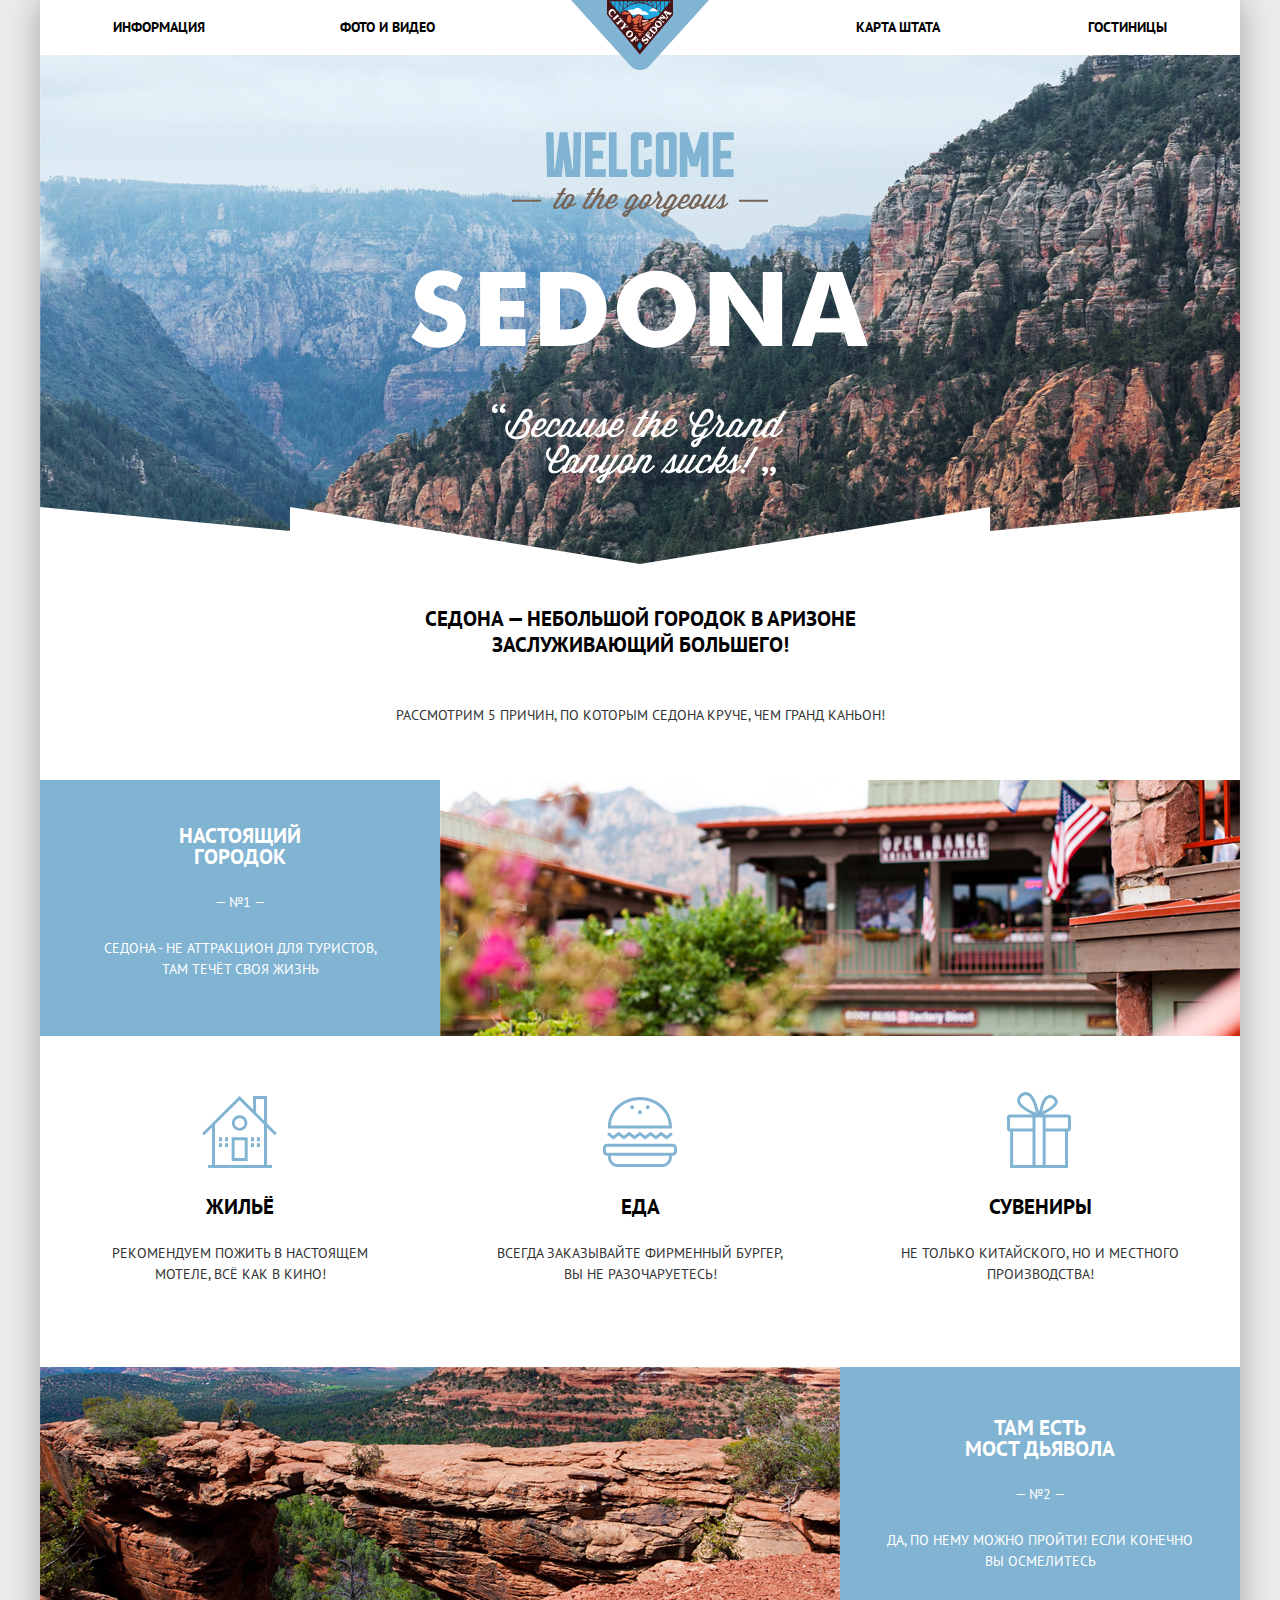
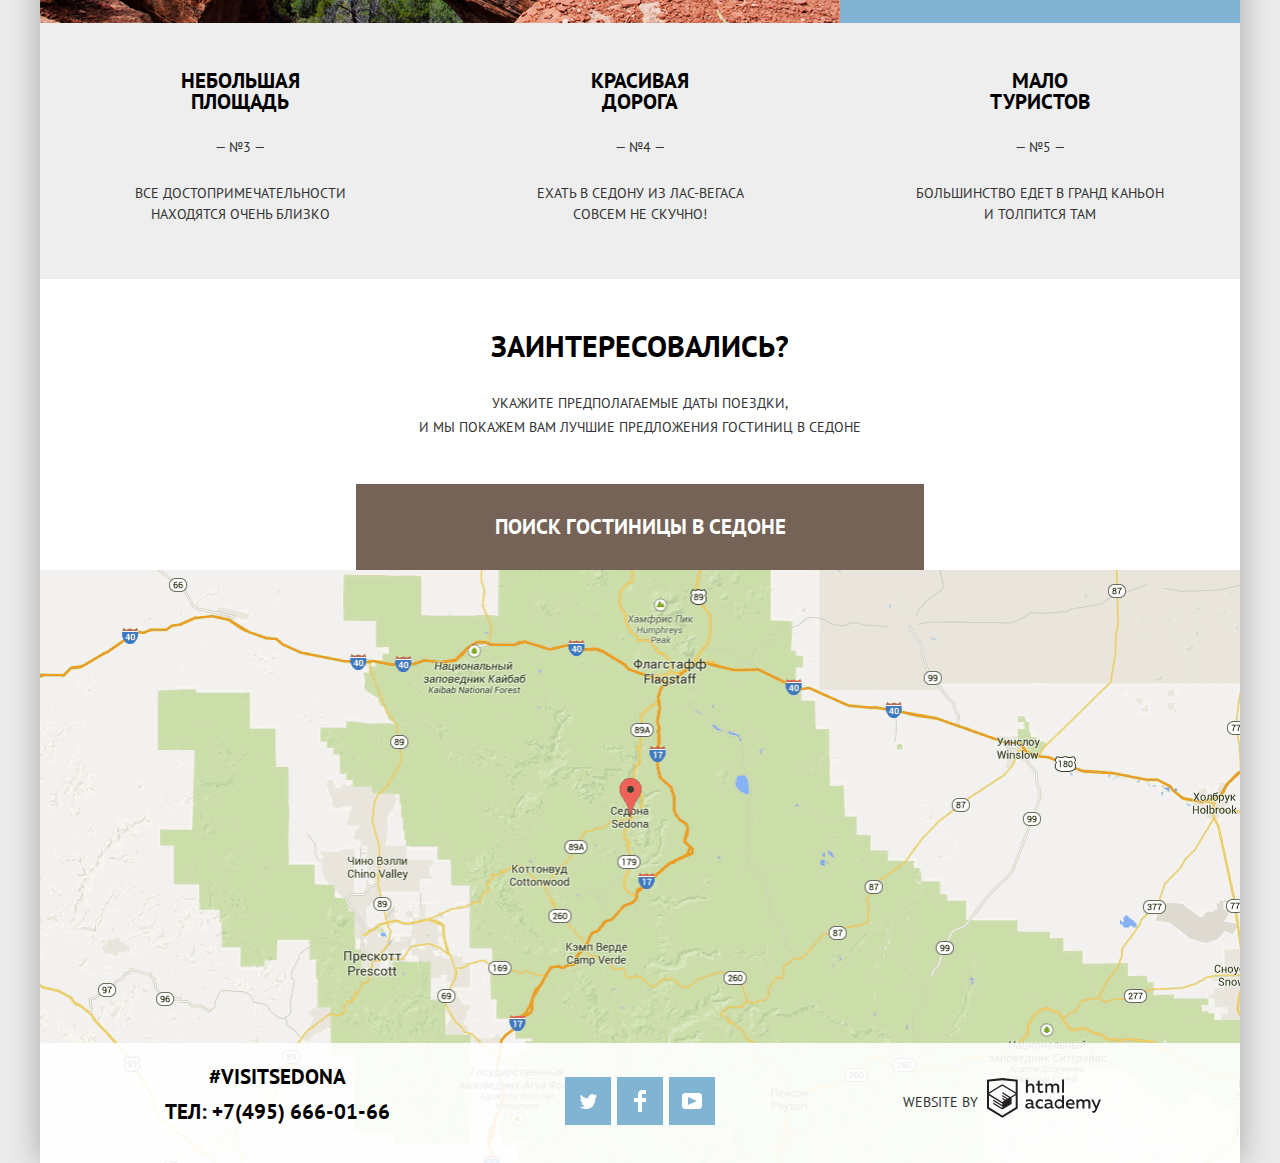
==== commit 12dda5f3: "Update index.html" ====
--- a/index.html
+++ b/index.html
@@ -169,23 +169,23 @@
             <li>
               <a href="" class="social-item">
                 <span class="visually-hidden">twitter</span>
-                <svg width="17" height="17" viewBox="0 0 17 17" fill="none" xmlns="http://www.w3.org/2000/svg" aria-label="Логотип Твиттер" role="img">
-                  <path d="M10.95 1.14403C12.635 0.648028 13.934 1.41403 14.527 2.32303C15.2 2.09203 15.858 1.84203 16.538 1.61503C16.5249 2.30139 16.2117 2.94755 15.681 3.38303C16.366 3.55303 16.985 2.89203 16.985 2.89203C16.816 3.89203 15.979 4.68003 15.422 4.91603C15.191 11.666 12.247 16.133 5.34498 15.998H4.89898C4.48898 15.998 0.734977 15.538 0.000976562 14.111C2.27198 14.307 3.89398 13.689 4.69398 12.934C3.73398 12.634 2.01498 12.457 1.71498 9.98403C2.06398 10.09 2.27898 10.212 2.90498 10.103C1.70498 9.24703 0.373977 8.53003 0.447977 6.33003C0.732977 6.65803 1.51498 6.86603 1.78798 6.80203C1.08498 6.56103 -0.182023 3.44203 0.893977 1.85003C2.71198 3.70403 4.62898 5.45603 8.04598 5.62303C8.25398 3.33003 9.18298 1.79303 10.95 1.14403Z" fill="white"/>
+                <svg width="17" height="17" viewBox="0 0 17 17" fill="white" xmlns="http://www.w3.org/2000/svg" aria-label="Логотип Твиттер" role="img">
+                  <path d="M10.95 1.14403C12.635 0.648028 13.934 1.41403 14.527 2.32303C15.2 2.09203 15.858 1.84203 16.538 1.61503C16.5249 2.30139 16.2117 2.94755 15.681 3.38303C16.366 3.55303 16.985 2.89203 16.985 2.89203C16.816 3.89203 15.979 4.68003 15.422 4.91603C15.191 11.666 12.247 16.133 5.34498 15.998H4.89898C4.48898 15.998 0.734977 15.538 0.000976562 14.111C2.27198 14.307 3.89398 13.689 4.69398 12.934C3.73398 12.634 2.01498 12.457 1.71498 9.98403C2.06398 10.09 2.27898 10.212 2.90498 10.103C1.70498 9.24703 0.373977 8.53003 0.447977 6.33003C0.732977 6.65803 1.51498 6.86603 1.78798 6.80203C1.08498 6.56103 -0.182023 3.44203 0.893977 1.85003C2.71198 3.70403 4.62898 5.45603 8.04598 5.62303C8.25398 3.33003 9.18298 1.79303 10.95 1.14403Z"/>
                 </svg>
               </a>
             </li>
             <li>
               <a href="" class="social-item">
                 <span class="visually-hidden">Facebook</span>
-                <svg width="12" height="22" viewBox="0 0 12 22" fill="none" xmlns="http://www.w3.org/2000/svg" aria-label="Логотип Фейсбук" role="img">
-                  <path d="M12 4V0H8C5.79086 0 4 1.79086 4 4V8H0V12H4V22H8V12H12V8H8V4H12Z" fill="white"/>
+                <svg width="12" height="22" viewBox="0 0 12 22" fill="white" xmlns="http://www.w3.org/2000/svg" aria-label="Логотип Фейсбук" role="img">
+                  <path d="M12 4V0H8C5.79086 0 4 1.79086 4 4V8H0V12H4V22H8V12H12V8H8V4H12Z"/>
                 </svg>
               </a>
             </li>
             <li>
               <a href="" class="social-item"><span class="visually-hidden">youtube</span>
-                <svg width="20" height="16" viewBox="0 0 20 16" fill="none" xmlns="http://www.w3.org/2000/svg" aria-label="Логотип Ю-туб" role="img">
-                  <path fill-rule="evenodd" clip-rule="evenodd" d="M3 0H17C18.65 0 20 1.35 20 3V13C20 14.65 18.65 16 17 16H3C1.35 16 0 14.65 0 13V3C0 1.35 1.35 0 3 0ZM6.027 4.002V11.998L15.014 8L6.027 4.002Z" fill="white"/>
+                <svg width="20" height="16" viewBox="0 0 20 16" fill="white" xmlns="http://www.w3.org/2000/svg" aria-label="Логотип Ю-туб" role="img">
+                  <path fill-rule="evenodd" clip-rule="evenodd" d="M3 0H17C18.65 0 20 1.35 20 3V13C20 14.65 18.65 16 17 16H3C1.35 16 0 14.65 0 13V3C0 1.35 1.35 0 3 0ZM6.027 4.002V11.998L15.014 8L6.027 4.002Z"/>
                 </svg>
               </a>
             </li>
@@ -196,8 +196,8 @@
           <p>Website by&nbsp;
             <a href="https://htmlacademy.ru/intensive/htmlcss" class="developer-logo">
               <span class="visually-hidden">HTML Academi</span>
-              <svg width="115" height="41" viewBox="0 0 115 41" fill="none" xmlns="http://www.w3.org/2000/svg" aria-label="Логотип HTML Academi" role="img">
-                <path fill-rule="evenodd" clip-rule="evenodd" d="M15.5197 1.05737H15.3509L0 2.71895V31.4945L15.3509 40.8382L30.7018 31.4945V2.71895L15.5197 1.05737ZM77.0183 2.62185H75.0876V15.7311H77.0183V2.62185ZM40.8619 2.63264V7.76843C41.6131 6.9864 42.6386 6.5436 43.7105 6.53843C44.6823 6.47908 45.6329 6.84495 46.3253 7.54479C47.0177 8.24462 47.3866 9.21244 47.3399 10.2068V15.7634H45.367V10.4658C45.4231 9.94897 45.2754 9.43059 44.9566 9.02553C44.6377 8.62047 44.174 8.36218 43.6683 8.3079H43.3518C42.3456 8.36979 41.4321 8.9295 40.9041 9.80764V15.7634H38.8995V2.63264H40.8619ZM77.0183 31.4837H75.2775V30.0595C74.4828 31.1353 73.23 31.7538 71.9119 31.7211C69.4751 31.5528 67.5825 29.4822 67.5825 26.9845C67.5825 24.4867 69.4751 22.4162 71.9119 22.2479C73.1195 22.2052 74.2818 22.7203 75.0771 23.6505V18.3205H77.0183V31.4837ZM47.0656 30.0595C47.263 30.0515 47.4583 30.0152 47.6459 29.9516V31.3866C47.2482 31.5404 46.826 31.6172 46.4009 31.6132C45.6482 31.6769 44.9394 31.2429 44.639 30.5342C43.7036 31.31 42.5302 31.7227 41.3261 31.6995C39.733 31.6995 38.256 30.804 38.256 28.9482C38.256 26.65 40.3661 25.9379 42.1702 25.9379C42.9402 25.9505 43.707 26.0408 44.4596 26.2076V25.884C44.4596 24.805 43.6578 23.9742 42.1491 23.9742C41.0585 23.9764 39.9804 24.2116 38.9839 24.6647V22.8305C40.0678 22.451 41.204 22.2506 42.3495 22.2371C44.8394 22.2371 46.3693 23.4455 46.3693 26.1753V29.4121C46.3546 29.5668 46.401 29.721 46.4981 29.8406C46.5951 29.9601 46.7349 30.035 46.8862 30.0487H47.0656V30.0595ZM40.2711 28.8403C40.298 29.229 40.4761 29.5905 40.7655 29.844C41.055 30.0974 41.4317 30.2217 41.8115 30.189H41.9275C42.8819 30.1906 43.7973 29.8022 44.4702 29.11V27.5779C43.842 27.4414 43.2026 27.3655 42.5605 27.3513C41.5055 27.3513 40.2817 27.7074 40.2817 28.8403H40.2711ZM56.0229 22.9384C55.1962 22.4632 54.2596 22.2246 53.3115 22.2479H52.9422C51.7332 22.2873 50.5891 22.8166 49.7619 23.7192C48.9347 24.6218 48.4923 25.8236 48.5321 27.06V27.5024C48.6957 30.0004 50.805 31.8921 53.2482 31.7318C54.2519 31.7555 55.2477 31.5452 56.1601 31.1168V29.2718C55.3769 29.7215 54.4945 29.9591 53.5963 29.9624C52.5199 30.0288 51.4963 29.4793 50.9385 28.5356C50.3806 27.5918 50.3806 26.4095 50.9385 25.4658C51.4963 24.522 52.5199 23.9725 53.5963 24.039C54.461 24.0357 55.3066 24.2989 56.0229 24.7942V22.9384ZM66.1514 30.0595C66.3488 30.0515 66.5441 30.0152 66.7317 29.9516V31.3866C66.334 31.5404 65.9118 31.6172 65.4867 31.6132C64.734 31.6769 64.0252 31.2429 63.7248 30.5342C62.7894 31.31 61.616 31.7227 60.4119 31.6995C58.8188 31.6995 57.3417 30.804 57.3417 28.9482C57.3417 26.65 59.4518 25.9379 61.256 25.9379C62.0259 25.9505 62.7928 26.0408 63.5454 26.2076V25.884C63.5454 24.805 62.7436 23.9742 61.2349 23.9742C60.1443 23.9764 59.0662 24.2116 58.0697 24.6647V22.8305C59.1536 22.451 60.2897 22.2506 61.4353 22.2371C63.9252 22.2371 65.455 23.4455 65.455 26.1753V29.4121C65.4404 29.5668 65.4868 29.721 65.5838 29.8406C65.6809 29.9601 65.8207 30.035 65.972 30.0487H66.1514V30.0595ZM59.855 29.8481C59.5632 29.5943 59.3837 29.2311 59.3569 28.8403H59.378C59.378 27.7074 60.5385 27.3513 61.6569 27.3513C62.299 27.3655 62.9383 27.4414 63.5665 27.5779V29.11C62.8937 29.8022 61.9782 30.1906 61.0239 30.189H60.9078C60.5263 30.2247 60.1469 30.1019 59.855 29.8481ZM69.3271 26.9305C69.3271 25.2859 70.6308 23.9526 72.239 23.9526L72.2601 24.0066C73.4742 24.0066 74.5742 24.7382 75.0665 25.8732V28.0311C74.5856 29.1871 73.4673 29.9296 72.239 29.9084C70.6308 29.9084 69.3271 28.5752 69.3271 26.9305ZM83.3486 22.2479C86.8408 22.2479 88.0541 25.1395 87.4844 27.7397H80.922C81.1436 29.3582 82.6839 30.0163 84.2876 30.0163C85.2509 30.0196 86.2027 29.8021 87.0729 29.3797V31.1061C86.0736 31.5421 84.9939 31.7519 83.9078 31.7211C81.2385 31.7211 78.8963 30.189 78.8963 26.9521C78.8362 25.7502 79.2482 24.5736 80.0408 23.6841C80.8334 22.7945 81.9408 22.2658 83.1165 22.2155H83.3486V22.2479ZM80.8693 26.1753C80.9704 24.8237 82.1216 23.8104 83.4436 23.9095H83.4858C84.1064 23.8531 84.7196 24.08 85.1612 24.5295C85.6028 24.979 85.8275 25.6051 85.7752 26.24H80.8693V26.1753ZM89.489 31.4621V22.4961H91.2298V23.575C91.9777 22.7197 93.041 22.2229 94.1628 22.2047C95.2951 22.1328 96.3712 22.7163 96.9482 23.7153C97.7407 22.8335 98.8477 22.3161 100.018 22.2803C100.952 22.2327 101.859 22.6011 102.507 23.2901C103.154 23.9792 103.478 24.9213 103.394 25.8732V31.4837H101.39V25.9271C101.437 25.4734 101.306 25.0191 101.024 24.6647C100.743 24.3104 100.336 24.0852 99.8917 24.039H99.6174C98.7512 24.0941 97.9525 24.536 97.4335 25.2474V31.4837H95.4289V25.9271C95.4728 25.47 95.3357 25.0139 95.0481 24.6611C94.7606 24.3082 94.3467 24.088 93.8991 24.0497H93.6881C92.7466 24.1344 91.8915 24.6449 91.3564 25.4416V31.5161H89.5312L89.489 31.4621ZM113.977 22.4745H111.972L109.324 29.2718L106.306 22.4853H104.196L108.417 31.5484L108.237 32.0016C107.72 33.3611 107.003 34.0516 106.053 34.0516C105.75 34.0548 105.447 34.0112 105.156 33.9221V35.6161C105.536 35.7125 105.926 35.7632 106.317 35.7671C107.646 35.7671 108.902 35.0226 109.851 32.6813L113.977 22.4745ZM52.689 6.78658V3.54974L50.7266 4.01369V6.73264H49.144V8.49132H50.7899V12.9905C50.7231 13.817 51.0244 14.6301 51.61 15.2038C52.1955 15.7775 53.0028 16.0505 53.8073 15.9468C54.5996 15.9535 55.3875 15.8259 56.139 15.5692V13.8429C55.5727 14.0781 54.9672 14.199 54.356 14.199C53.2165 14.199 52.689 13.8105 52.689 12.6237V8.5129H55.8541V6.78658H52.689ZM58.3862 15.7526V6.75421H60.1376V7.83316C60.8811 6.97655 61.9403 6.476 63.0601 6.45211C64.1624 6.38099 65.2146 6.93142 65.8032 7.88711C66.5958 7.00534 67.7028 6.48794 68.8734 6.45211C69.8138 6.41462 70.7233 6.79859 71.364 7.50353C72.0046 8.20846 72.3126 9.16418 72.2073 10.1205V15.7418H70.2028V10.1853C70.2499 9.73151 70.1184 9.27721 69.8373 8.92287C69.5561 8.56853 69.1485 8.34334 68.7046 8.29711H68.4619C67.5957 8.35228 66.797 8.7942 66.278 9.50553V15.7418H64.2734V10.1853C64.3206 9.73151 64.1891 9.27721 63.9079 8.92287C63.6268 8.56853 63.2191 8.34334 62.7752 8.29711H62.5326C61.5911 8.38181 60.736 8.89229 60.2009 9.68895V15.7634H58.3862V15.7526ZM28.6972 30.3033L28.7078 30.2968L28.6972 30.3184V30.3033ZM28.6972 18.3205V30.3033L15.3509 38.4321L2.00459 30.3184V18.5147L15.2876 26.6068V28.0311L6.18257 22.5284V23.9418L15.3404 29.5632V31.0629L6.19312 25.4955V26.9521L15.3509 32.5734L24.5826 26.9197V20.8129L28.6972 18.3205ZM28.7078 16.7776L25.0362 18.9355L23.3482 20.0145L15.3087 15.0837V16.4971L22.156 20.7266L22.0083 20.8237L20.9532 21.4063L15.2876 17.9537V19.3995L19.761 22.1184L18.706 22.8413L15.3298 20.7913V22.2047L17.5454 23.5426L15.2982 24.9021L2.11009 16.864L15.3087 8.72869L28.7078 16.7776ZM15.2876 7.27211L28.7078 15.3534V4.56395L15.3615 3.12895L2.01514 4.56395V15.3534L15.2876 7.27211Z" fill="#231F20"/>
+              <svg width="115" height="41" viewBox="0 0 115 41" fill="#231F20" xmlns="http://www.w3.org/2000/svg" aria-label="Логотип HTML Academi" role="img">
+                <path fill-rule="evenodd" clip-rule="evenodd" d="M15.5197 1.05737H15.3509L0 2.71895V31.4945L15.3509 40.8382L30.7018 31.4945V2.71895L15.5197 1.05737ZM77.0183 2.62185H75.0876V15.7311H77.0183V2.62185ZM40.8619 2.63264V7.76843C41.6131 6.9864 42.6386 6.5436 43.7105 6.53843C44.6823 6.47908 45.6329 6.84495 46.3253 7.54479C47.0177 8.24462 47.3866 9.21244 47.3399 10.2068V15.7634H45.367V10.4658C45.4231 9.94897 45.2754 9.43059 44.9566 9.02553C44.6377 8.62047 44.174 8.36218 43.6683 8.3079H43.3518C42.3456 8.36979 41.4321 8.9295 40.9041 9.80764V15.7634H38.8995V2.63264H40.8619ZM77.0183 31.4837H75.2775V30.0595C74.4828 31.1353 73.23 31.7538 71.9119 31.7211C69.4751 31.5528 67.5825 29.4822 67.5825 26.9845C67.5825 24.4867 69.4751 22.4162 71.9119 22.2479C73.1195 22.2052 74.2818 22.7203 75.0771 23.6505V18.3205H77.0183V31.4837ZM47.0656 30.0595C47.263 30.0515 47.4583 30.0152 47.6459 29.9516V31.3866C47.2482 31.5404 46.826 31.6172 46.4009 31.6132C45.6482 31.6769 44.9394 31.2429 44.639 30.5342C43.7036 31.31 42.5302 31.7227 41.3261 31.6995C39.733 31.6995 38.256 30.804 38.256 28.9482C38.256 26.65 40.3661 25.9379 42.1702 25.9379C42.9402 25.9505 43.707 26.0408 44.4596 26.2076V25.884C44.4596 24.805 43.6578 23.9742 42.1491 23.9742C41.0585 23.9764 39.9804 24.2116 38.9839 24.6647V22.8305C40.0678 22.451 41.204 22.2506 42.3495 22.2371C44.8394 22.2371 46.3693 23.4455 46.3693 26.1753V29.4121C46.3546 29.5668 46.401 29.721 46.4981 29.8406C46.5951 29.9601 46.7349 30.035 46.8862 30.0487H47.0656V30.0595ZM40.2711 28.8403C40.298 29.229 40.4761 29.5905 40.7655 29.844C41.055 30.0974 41.4317 30.2217 41.8115 30.189H41.9275C42.8819 30.1906 43.7973 29.8022 44.4702 29.11V27.5779C43.842 27.4414 43.2026 27.3655 42.5605 27.3513C41.5055 27.3513 40.2817 27.7074 40.2817 28.8403H40.2711ZM56.0229 22.9384C55.1962 22.4632 54.2596 22.2246 53.3115 22.2479H52.9422C51.7332 22.2873 50.5891 22.8166 49.7619 23.7192C48.9347 24.6218 48.4923 25.8236 48.5321 27.06V27.5024C48.6957 30.0004 50.805 31.8921 53.2482 31.7318C54.2519 31.7555 55.2477 31.5452 56.1601 31.1168V29.2718C55.3769 29.7215 54.4945 29.9591 53.5963 29.9624C52.5199 30.0288 51.4963 29.4793 50.9385 28.5356C50.3806 27.5918 50.3806 26.4095 50.9385 25.4658C51.4963 24.522 52.5199 23.9725 53.5963 24.039C54.461 24.0357 55.3066 24.2989 56.0229 24.7942V22.9384ZM66.1514 30.0595C66.3488 30.0515 66.5441 30.0152 66.7317 29.9516V31.3866C66.334 31.5404 65.9118 31.6172 65.4867 31.6132C64.734 31.6769 64.0252 31.2429 63.7248 30.5342C62.7894 31.31 61.616 31.7227 60.4119 31.6995C58.8188 31.6995 57.3417 30.804 57.3417 28.9482C57.3417 26.65 59.4518 25.9379 61.256 25.9379C62.0259 25.9505 62.7928 26.0408 63.5454 26.2076V25.884C63.5454 24.805 62.7436 23.9742 61.2349 23.9742C60.1443 23.9764 59.0662 24.2116 58.0697 24.6647V22.8305C59.1536 22.451 60.2897 22.2506 61.4353 22.2371C63.9252 22.2371 65.455 23.4455 65.455 26.1753V29.4121C65.4404 29.5668 65.4868 29.721 65.5838 29.8406C65.6809 29.9601 65.8207 30.035 65.972 30.0487H66.1514V30.0595ZM59.855 29.8481C59.5632 29.5943 59.3837 29.2311 59.3569 28.8403H59.378C59.378 27.7074 60.5385 27.3513 61.6569 27.3513C62.299 27.3655 62.9383 27.4414 63.5665 27.5779V29.11C62.8937 29.8022 61.9782 30.1906 61.0239 30.189H60.9078C60.5263 30.2247 60.1469 30.1019 59.855 29.8481ZM69.3271 26.9305C69.3271 25.2859 70.6308 23.9526 72.239 23.9526L72.2601 24.0066C73.4742 24.0066 74.5742 24.7382 75.0665 25.8732V28.0311C74.5856 29.1871 73.4673 29.9296 72.239 29.9084C70.6308 29.9084 69.3271 28.5752 69.3271 26.9305ZM83.3486 22.2479C86.8408 22.2479 88.0541 25.1395 87.4844 27.7397H80.922C81.1436 29.3582 82.6839 30.0163 84.2876 30.0163C85.2509 30.0196 86.2027 29.8021 87.0729 29.3797V31.1061C86.0736 31.5421 84.9939 31.7519 83.9078 31.7211C81.2385 31.7211 78.8963 30.189 78.8963 26.9521C78.8362 25.7502 79.2482 24.5736 80.0408 23.6841C80.8334 22.7945 81.9408 22.2658 83.1165 22.2155H83.3486V22.2479ZM80.8693 26.1753C80.9704 24.8237 82.1216 23.8104 83.4436 23.9095H83.4858C84.1064 23.8531 84.7196 24.08 85.1612 24.5295C85.6028 24.979 85.8275 25.6051 85.7752 26.24H80.8693V26.1753ZM89.489 31.4621V22.4961H91.2298V23.575C91.9777 22.7197 93.041 22.2229 94.1628 22.2047C95.2951 22.1328 96.3712 22.7163 96.9482 23.7153C97.7407 22.8335 98.8477 22.3161 100.018 22.2803C100.952 22.2327 101.859 22.6011 102.507 23.2901C103.154 23.9792 103.478 24.9213 103.394 25.8732V31.4837H101.39V25.9271C101.437 25.4734 101.306 25.0191 101.024 24.6647C100.743 24.3104 100.336 24.0852 99.8917 24.039H99.6174C98.7512 24.0941 97.9525 24.536 97.4335 25.2474V31.4837H95.4289V25.9271C95.4728 25.47 95.3357 25.0139 95.0481 24.6611C94.7606 24.3082 94.3467 24.088 93.8991 24.0497H93.6881C92.7466 24.1344 91.8915 24.6449 91.3564 25.4416V31.5161H89.5312L89.489 31.4621ZM113.977 22.4745H111.972L109.324 29.2718L106.306 22.4853H104.196L108.417 31.5484L108.237 32.0016C107.72 33.3611 107.003 34.0516 106.053 34.0516C105.75 34.0548 105.447 34.0112 105.156 33.9221V35.6161C105.536 35.7125 105.926 35.7632 106.317 35.7671C107.646 35.7671 108.902 35.0226 109.851 32.6813L113.977 22.4745ZM52.689 6.78658V3.54974L50.7266 4.01369V6.73264H49.144V8.49132H50.7899V12.9905C50.7231 13.817 51.0244 14.6301 51.61 15.2038C52.1955 15.7775 53.0028 16.0505 53.8073 15.9468C54.5996 15.9535 55.3875 15.8259 56.139 15.5692V13.8429C55.5727 14.0781 54.9672 14.199 54.356 14.199C53.2165 14.199 52.689 13.8105 52.689 12.6237V8.5129H55.8541V6.78658H52.689ZM58.3862 15.7526V6.75421H60.1376V7.83316C60.8811 6.97655 61.9403 6.476 63.0601 6.45211C64.1624 6.38099 65.2146 6.93142 65.8032 7.88711C66.5958 7.00534 67.7028 6.48794 68.8734 6.45211C69.8138 6.41462 70.7233 6.79859 71.364 7.50353C72.0046 8.20846 72.3126 9.16418 72.2073 10.1205V15.7418H70.2028V10.1853C70.2499 9.73151 70.1184 9.27721 69.8373 8.92287C69.5561 8.56853 69.1485 8.34334 68.7046 8.29711H68.4619C67.5957 8.35228 66.797 8.7942 66.278 9.50553V15.7418H64.2734V10.1853C64.3206 9.73151 64.1891 9.27721 63.9079 8.92287C63.6268 8.56853 63.2191 8.34334 62.7752 8.29711H62.5326C61.5911 8.38181 60.736 8.89229 60.2009 9.68895V15.7634H58.3862V15.7526ZM28.6972 30.3033L28.7078 30.2968L28.6972 30.3184V30.3033ZM28.6972 18.3205V30.3033L15.3509 38.4321L2.00459 30.3184V18.5147L15.2876 26.6068V28.0311L6.18257 22.5284V23.9418L15.3404 29.5632V31.0629L6.19312 25.4955V26.9521L15.3509 32.5734L24.5826 26.9197V20.8129L28.6972 18.3205ZM28.7078 16.7776L25.0362 18.9355L23.3482 20.0145L15.3087 15.0837V16.4971L22.156 20.7266L22.0083 20.8237L20.9532 21.4063L15.2876 17.9537V19.3995L19.761 22.1184L18.706 22.8413L15.3298 20.7913V22.2047L17.5454 23.5426L15.2982 24.9021L2.11009 16.864L15.3087 8.72869L28.7078 16.7776ZM15.2876 7.27211L28.7078 15.3534V4.56395L15.3615 3.12895L2.01514 4.56395V15.3534L15.2876 7.27211Z"/>
               </svg>               
             </a>
           </p>
--- a/css/style.min.css
+++ b/css/style.min.css
@@ -1 +1 @@
-@-webkit-keyframes bounce{0%{transform:translateY(-86px)}70%{transform:translateY(30px)}90%{transform:translateY(-10px)}to{transform:translateY(0)}}@keyframes bounce{0%{transform:translateY(-86px)}70%{transform:translateY(30px)}90%{transform:translateY(-10px)}to{transform:translateY(0)}}@-webkit-keyframes shake{0%,to{transform:translateX(0)}10%,30%,50%,70%,90%{transform:translateX(-10px)}20%,40%,60%,80%{transform:translateX(10px)}}@keyframes shake{0%,to{transform:translateX(0)}10%,30%,50%,70%,90%{transform:translateX(-10px)}20%,40%,60%,80%{transform:translateX(10px)}}:root{--basic-light-black: #231F20;--basic-black: #000000;--basic-light-blue: #81B3D2;--basic-extra-light-brown: #A9A9A9;--basic-white: #FFFFFF;--basic-blue: #669EC0;--basic-dark-blue: #5496BD;--basic-light-brown: #766357;--basic-brown: #604E43;--basic-dark-brown: #503E33;--basic-extralight-gray: #F2F2F2;--basic-light-gray: #EBEBEB;--basic-dark-gray: #666666;--basic-verygray: #CACACA;--basic-gray: #eeeeee;--basic-feature-brown: #333333;--basic-light-white: rgba(255, 255, 255, 0.9);--basic-extra-light-white: rgba(255, 255, 255, 0.3);--basic-extra-light-black: rgba(0, 0, 0, 0.3);--basic-extra-light-black-logo: rgba(35, 31, 32, 0.3);--basic-border-hotel-gray: #e5e5e5;--basic-toggle-color: #ABABAB}body{min-width:1200px;margin:0;padding:0;font-family:'PT Sans','Arial',sans-serif;font-size:14px;line-height:21px;font-weight:400;color:var(--basic-black);background-repeat:no-repeat;text-transform:uppercase;background-position:50% 0;background-color:var(--basic-light-gray)}a{text-decoration:none}img{max-width:100%;height:auto}*,::after,::before{box-sizing:border-box}.page{height:100%}.main-header{background-color:var(--basic-white)}.main-navigation{position:relative;font-weight:700}.site-navigation{display:flex;list-style:none;flex-wrap:wrap;wrap:4;margin:17px 0;padding-left:73px;padding-right:73px}.site-navigation li{width:21.5%}.nav-item{color:var(--basic-black)}.nav-item:hover{color:var(--basic-light-blue)}.nav-item:active{color:var(--basic-extra-light-black)}.main-header-logo{position:absolute;left:50%;margin-left:-69px;top:-17px;z-index:2}.site-navigation li:nth-child(4n+1){text-align:start}.site-navigation li:nth-child(4n+2){text-align:start;margin-right:auto}.site-navigation li:nth-child(4n+3),.site-navigation li:nth-child(4n+4){text-align:end}.container{min-height:100vh;display:grid;grid-template-rows:-webkit-min-content 1fr -webkit-min-content;grid-template-rows:min-content 1fr min-content;align-content:start;width:1200px;margin:0 auto;box-shadow:0 0 30px var(--basic-extra-light-black);background-color:var(--basic-white)}.visually-hidden{position:absolute;width:1px;height:1px;margin:-1px;border:0;padding:0;white-space:nowrap;-webkit-clip-path:inset(100%);clip-path:inset(100%);clip:rect(0 0 0 0);overflow:hidden}.main-logo-container{text-align:center;height:509px;background-image:url(../img/background-photo.jpg);background-color:var(--basic-gray);position:relative}.main-logo-container::after{content:"";position:absolute;width:1200px;height:272px;bottom:-216px;left:0;z-index:2;background-image:url(../img/background-photo-mask.svg);background-repeat:no-repeat}.main-site-logo{margin:77px auto 0}.intro-features{margin:42px auto 54px;max-width:520px;background-color:var(--basic-white);color:var(--basic-feature-brown);text-align:center}.intro-features-h{font-weight:700;font-size:21px;color:var(--basic-black);line-height:26px;margin-bottom:47px}.first-feature{display:grid;min-height:256px;background-color:var(--basic-light-blue);color:var(--basic-white);line-height:21px;grid-template-columns:1fr 2fr}.first-feature h3{width:200px;margin:45px auto 0;font-size:21px;font-weight:700}.first-feature-text-block{max-width:300px;text-align:center;justify-self:center}.first-feature img,.second-feature img{max-width:100%;height:auto;vertical-align:bottom}.number-feature{margin:25px 0}.first-feature-items{display:grid;grid-template-columns:1fr 1fr 1fr;background-color:var(--basic-white);color:var(--basic-feature-brown);line-height:21px;text-align:center}.first-feature-items div{width:400px;justify-self:center;align-self:end;padding:160px 50px 82px}.food,.housing,.souvenir{position:relative}.food::before,.housing::before,.souvenir::before{content:"";position:absolute;width:75px;left:162px}.housing::before{height:72px;top:60px;background-image:url(../img/house-icon.svg);z-index:2}.food p,.housing p,.souvenir p{margin-bottom:0;margin-top:26px}.food::before,.souvenir::before{height:70px;top:61px;background-image:url(../img/food-icon.svg)}.souvenir::before{width:64px;height:77px;top:55px;left:167px;background-image:url(../img/present-icon.svg)}.first-feature-items h3{color:var(--basic-black)}.second-feature{display:grid;min-height:256px;background-color:var(--basic-light-blue);color:var(--basic-white);line-height:21px;grid-template-columns:2fr 1fr;text-align:center}.first-feature-items h3,.second-feature h3{width:200px;margin:0 auto;font-size:21px;font-weight:700}.brige-text-block{text-align:center;justify-self:center;align-self:center;padding:0 40px}.booking,.other-features{color:var(--basic-feature-brown);text-align:center}.other-features{display:grid;background-color:var(--basic-gray);line-height:21px;grid-template-columns:1fr 1fr 1fr}.other-features h3{width:150px;font-size:21px;margin:47px auto 0}.other-features div{justify-self:center;padding-bottom:40px;padding-left:69px;padding-right:69px}.booking{background-color:var(--basic-white);line-height:24px;padding-top:55px}.booking-qestion,.other-features h3{color:var(--basic-black);font-weight:700}.booking-qestion{font-size:30px}.booking-ofer{width:450px;margin:27px auto 45px}.button-booking{background-color:var(--basic-light-brown);color:var(--basic-white);font-size:21px;line-height:26px;width:568px;font-weight:700;border:0;padding:30px 125px;z-index:10}.button-booking:hover{background-color:var(--basic-brown)}.button-booking:active{background-color:var(--basic-dark-brown);color:var(--basic-extra-light-white)}.button-booking,.map,.map-position{position:relative}.map-position{height:473px}.map iframe,.map img{position:absolute;top:0}.map iframe{z-index:2;border:0}.map img{z-index:1}.main-footer{display:grid;grid-template-columns:310px 310px 310px;grid-gap:50px;background-color:var(--basic-light-white);padding:0 82px;z-index:3}.contacts{text-align:center;font-size:21px;line-height:26px;font-weight:700;color:var(--basic-black);justify-self:center}.phone{margin-top:0;margin-bottom:38px}.teg-footer{margin-top:21px;margin-bottom:9px}.phone{color:var(--basic-black)}.social{text-align:center;justify-self:center;margin:0 auto}.social ul{list-style:none;display:flex;justify-content:space-between;padding:0;margin:0}.social-item{display:flex;margin-left:6px;width:46px;height:48px;background-color:var(--basic-light-blue);align-items:center;justify-content:center;margin-top:34px}.social ul:first-child{margin-left:0}.social-item:hover{background-color:var(--basic-blue)}.social-item:active svg path{fill:var(--basic-extra-light-white)}.social-item:active{background-color:var(--basic-dark-blue)}.developer{color:var(--basic-feature-brown);line-height:26px;text-align:center;justify-self:center;margin-top:34px;padding-left:10px}.developer a{color:var(--basic-light-black);vertical-align:middle;padding-left:5px}.developer p{display:flex;margin:0;align-items:center}.active-progress-button svg,.developer-logo:hover svg path{fill:var(--basic-light-blue)}.developer-logo:focus svg path{fill:var(--basic-extra-light-black-logo)}.active-page{color:var(--basic-light-brown)}.search-filters-form{display:grid;grid-template-columns:24% 24% 52%;background-image:url(../img/filter-background.jpg);background-repeat:no-repeat;min-height:217px;padding:26px 73px 0;background-color:var(--basic-blue)}.infrastructure ul,.type-of-housing ul{list-style:none;padding:0;margin:0}.filter-option label{position:relative;display:block;cursor:pointer;-webkit-user-select:none;-moz-user-select:none;user-select:none;padding-left:39px}.filter-option{margin-bottom:25px;color:var(--basic-white)}.housing-filter-option label{padding-left:43px}.filter-input-checkbox+label::before{content:"";position:absolute;left:0;top:0;width:23px;height:23px;border:2px solid var(--basic-white);border-radius:10%}.filter-input-checkbox:checked+label::before{display:none}.filter-input-checkbox:checked+label::after{content:"";position:absolute;top:0;left:0;width:27px;height:23px;background-image:url(../img/checkbox-on.svg);background-repeat:no-repeat;background-position:0 0}.search-filters-form h3{font-size:16px;color:var(--basic-white);font-weight:700;margin-top:0;margin-bottom:25px}.filter-input-checkbox:focus+label:after,.filter-input-checkbox:focus+label:before{outline:thin dotted;outline:5px auto -webkit-focus-ring-color;outline-offset:-2px}.cost-filter{justify-self:end}.cost-filter-container{border:0;width:317px;padding:0;margin:0}.cost-inputs{display:flex;justify-content:space-between;width:317px;position:relative;border:2px solid var(--basic-white);color:var(--basic-white);padding:0 5px}.cost-inputs-item,.cost-inputs-label{width:74px;height:32px;background-color:transparent;border:0}.cost-inputs-label{text-align:end;line-height:32px}.cost-inputs-item{text-align:start;color:var(--basic-white)}.range-controls .scale{height:2px;background:var(--basic-extra-light-white)}.range-controls .bar{width:85%;height:2px;background:var(--basic-white)}.range-controls{position:relative;height:40px;padding-top:20px}.range-controls .toggle{box-sizing:content-box;z-index:4;position:absolute;top:11px;left:0;width:4px;height:4px;padding:0;border:7px solid var(--basic-white);background-color:var(--basic-toggle-color);border-radius:50%;box-shadow:0 2px 1px 0 var(--basic-toggle-color);cursor:pointer;margin:0}.range-controls .toggle-max{left:253px}.range-controls .toggle:hover{transform:scale(1.2)}.range-filter .show-button{background-color:transparent;border:2px solid var(--basic-white);padding:0;width:137px;height:36px;text-align:center;margin-top:15px;margin-left:85px;color:var(--basic-white);text-transform:uppercase;display:block}.range-filter .show-button:hover{color:var(--basic-black);background-color:var(--basic-white)}.cost-filter-container h3{margin-bottom:12px}.cost-inputs::before{content:"";top:5px;left:157px;width:2px;height:22px;background-color:var(--basic-white);position:absolute}.cost-inputs-item:focus{border:0;outline:0}.search-results{background-color:var(--basic-white)}.sort-panel{display:flex;padding:31px 73px}.search-quantity{font-size:21px;line-height:26px;font-weight:700;width:141px;margin-right:22px}.sorting{font-size:12px;line-height:18px;margin-right:40px}.sorting-list{display:flex;list-style:none;justify-content:space-between;margin:0 auto 0 0;padding:0}.sort-button{font-size:12px;line-height:18px;color:var(--basic-extra-light-black);border:0;border-bottom:1px dotted var(--basic-extra-light-black);background-color:var(--basic-white);text-transform:uppercase;margin-right:32px;text-decoration:none}.sort-button:hover{color:var(--basic-light-blue);border-bottom:1px dotted var(--basic-light-blue)}.active-sort-button,.sort-button:active{color:var(--basic-black);border-bottom:1px dotted transparent}.active-sort-button{color:var(--basic-light-blue)}.progress-button{color:var(--basic-verygray);text-decoration:none;margin-left:12px;margin-top:5px}.calendar-image:hover path,.progress-button svg:hover{fill:var(--basic-black)}.progress-button svg:focus{fill:var(--basic-light-blue)}.found-hotels{display:grid;list-style:none;padding:0;margin:0}.hotel{display:grid;grid-template-columns:135px auto 110px;border-top:1px solid var(--basic-border-hotel-gray);padding:23px 73px 30px;grid-column-gap:29px}.hotel:last-child{padding-bottom:30px;border-bottom:1px solid var(--basic-border-hotel-gray)}.hotel img{margin-top:7px}.name-hotel{font-weight:700;width:300px;font-size:21px;line-height:26px;color:var(--basic-black)}.name-hotel:hover{color:var(--basic-light-blue)}.name-hotel:focus{color:var(--basic-extra-light-black)}.details,.price,.to-book,.type{display:inline-block;vertical-align:center}.price,.type{color:var(--basic-feature-brown);margin:7px 3px 15px 0;width:110px}.details,.to-book{font-weight:700;color:var(--basic-white);height:27px;padding:3px 16px}.details{width:110px;background-color:var(--basic-light-blue);margin-right:3px}.details:hover{background-color:var(--basic-blue)}.details:active{background-color:var(--basic-dark-blue);color:var(--basic-extra-light-white)}.to-book{width:142px;background-color:var(--basic-light-brown)}.to-book:hover{background-color:var(--basic-brown)}.to-book:active{background-color:var(--basic-dark-brown);color:var(--basic-extra-light-white)}.hotel div:last-child{display:grid}.stars{color:var(--basic-light-blue);margin-top:5px;text-align:end;align-self:start;scale:1.2}.rating{margin-bottom:0;color:var(--basic-dark-gray);width:110px;height:27px;background-color:var(--basic-extralight-gray);text-align:center;align-self:end;line-height:27px}.booking-form-container{display:block;width:568px;padding:53px 55px;position:absolute;z-index:3;top:0;left:316px;background-color:var(--basic-white);box-shadow:0 0 30px var(--basic-extra-light-black);-webkit-animation-name:bounce;animation-name:bounce;-webkit-animation-duration:.6s;animation-duration:.6s}.modal-hide{display:none}.booking-form{margin:0}.booking-form p{margin-top:0}.booking-item,.booking-item .input-form{font-weight:700;text-transform:uppercase;font-size:14px}.booking-item{display:flex;line-height:26px;margin-top:0;margin-bottom:30px;align-items:center;position:relative}.booking-item .input-form{width:346px;padding-left:11px;padding-right:38px;line-height:38px;height:38px;color:var(--basic-black);border:2px solid var(--basic-extralight-gray);background-color:var(--basic-extralight-gray)}.input-form::-webkit-input-placeholder{color:var(--basic-black);opacity:1}.input-form::-moz-placeholder{color:var(--basic-black);opacity:1}.input-form::placeholder{color:var(--basic-black);opacity:1}.booking-item .switch-form{max-width:35px;height:38px;border:2px solid var(--basic-extralight-gray);background-color:var(--basic-extralight-gray);text-transform:uppercase;text-align:center;font-weight:700;font-size:14px;line-height:26px;color:var(--basic-black);padding:0}input[type=number]{-moz-appearance:textfield}input::-webkit-inner-spin-button,input::-webkit-outer-spin-button{-webkit-appearance:none;margin:0}.switch-button{display:flex;align-items:center;justify-content:center;padding:0;border:0;width:39px;background-color:var(--basic-extralight-gray);color:transparent;height:38px;position:relative}.number-of-people{display:grid;grid-template-columns:226px 226px;-moz-column-gap:4px;column-gap:4px}.booking-item label{margin-right:auto}.child label{margin-right:26px;margin-left:50px}.search-buttton{margin-top:24px;border:0;width:458px;color:var(--basic-white);text-align:center;padding-top:16px;padding-bottom:16px;background-color:var(--basic-light-blue);font-weight:700;font-size:21px;line-height:26px;text-transform:uppercase}.search-buttton:hover{background-color:var(--basic-blue)}.search-buttton:active{background-color:var(--basic-dark-blue);color:var(--basic-extra-light-white);outline:0}.calendar{position:absolute;right:8px;top:8px;height:23px;width:21px;border:0;padding:0}.calendar-image:active path{fill:var(--basic-light-blue)}.calendar:active .calendar:focus,.calendar:hover{border:0}.switch-button:hover svg{fill:var(--basic-black)}.booking-item input:hover,.input-form:hover+.calendar,.switch-button:hover{background-color:var(--basic-light-gray)}.switch-button:active{background-color:var(--basic-white);border:2px solid var(--basic-border-hotel-gray)}.switch-button:active svg{fill:var(--basic-light-blue)}.booking-item input:hover{border-color:var(--basic-light-gray)}.booking-item input:focus{outline:0;border-color:var(--basic-border-hotel-gray)}.booking-item input:focus,.input-form:focus+.calendar{background-color:var(--basic-white)}.modal-error{-webkit-animation:shake .6s;animation:shake .6s}+@-webkit-keyframes bounce{0%{transform:translateY(-86px)}70%{transform:translateY(30px)}90%{transform:translateY(-10px)}to{transform:translateY(0)}}@keyframes bounce{0%{transform:translateY(-86px)}70%{transform:translateY(30px)}90%{transform:translateY(-10px)}to{transform:translateY(0)}}@-webkit-keyframes shake{0%,to{transform:translateX(0)}10%,30%,50%,70%,90%{transform:translateX(-10px)}20%,40%,60%,80%{transform:translateX(10px)}}@keyframes shake{0%,to{transform:translateX(0)}10%,30%,50%,70%,90%{transform:translateX(-10px)}20%,40%,60%,80%{transform:translateX(10px)}}:root{--basic-light-black: #231F20;--basic-black: #000000;--basic-light-blue: #81B3D2;--basic-extra-light-brown: #A9A9A9;--basic-white: #FFFFFF;--basic-blue: #669EC0;--basic-dark-blue: #5496BD;--basic-light-brown: #766357;--basic-brown: #604E43;--basic-dark-brown: #503E33;--basic-extralight-gray: #F2F2F2;--basic-light-gray: #EBEBEB;--basic-dark-gray: #666666;--basic-verygray: #CACACA;--basic-gray: #eeeeee;--basic-feature-brown: #333333;--basic-light-white: rgba(255, 255, 255, 0.9);--basic-extra-light-white: rgba(255, 255, 255, 0.3);--basic-extra-light-black: rgba(0, 0, 0, 0.3);--basic-extra-light-black-logo: rgba(35, 31, 32, 0.3);--basic-border-hotel-gray: #e5e5e5;--basic-toggle-color: #ABABAB}body{min-width:1200px;margin:0;padding:0;font-family:'PT Sans','Arial',sans-serif;font-size:14px;line-height:21px;font-weight:400;color:var(--basic-black);background-repeat:no-repeat;text-transform:uppercase;background-position:50% 0;background-color:var(--basic-light-gray)}a{text-decoration:none}img{max-width:100%;height:auto}*,::after,::before{box-sizing:border-box}.page{height:100%}.main-header{background-color:var(--basic-white)}.main-navigation{position:relative;font-weight:700}.site-navigation{display:flex;list-style:none;flex-wrap:wrap;margin:17px 0;padding-left:73px;padding-right:73px}.site-navigation li{width:21.5%}.nav-item{color:var(--basic-black)}.nav-item:hover{color:var(--basic-light-blue)}.nav-item:active{color:var(--basic-extra-light-black)}.main-header-logo{position:absolute;left:50%;margin-left:-69px;top:-17px;z-index:2}.site-navigation li:nth-child(4n+1){text-align:start}.site-navigation li:nth-child(4n+2){text-align:start;margin-right:auto}.site-navigation li:nth-child(4n+3),.site-navigation li:nth-child(4n+4){text-align:end}.container{min-height:100vh;display:grid;grid-template-rows:-webkit-min-content 1fr -webkit-min-content;grid-template-rows:min-content 1fr min-content;align-content:start;width:1200px;margin:0 auto;box-shadow:0 0 30px var(--basic-extra-light-black);background-color:var(--basic-white)}.visually-hidden{position:absolute;width:1px;height:1px;margin:-1px;border:0;padding:0;white-space:nowrap;-webkit-clip-path:inset(100%);clip-path:inset(100%);clip:rect(0 0 0 0);overflow:hidden}.main-logo-container{text-align:center;height:509px;background-image:url(../img/background-photo.jpg);background-color:var(--basic-gray);position:relative}.main-logo-container::after{content:'';position:absolute;width:1200px;height:57px;bottom:0;left:0;z-index:2;background-image:url(../img/background-photo-mask.svg);background-repeat:no-repeat}.main-site-logo{margin:77px auto 0}.intro-features{margin:42px auto 54px;max-width:520px;background-color:var(--basic-white);color:var(--basic-feature-brown);text-align:center}.intro-features-h{font-weight:700;font-size:21px;color:var(--basic-black);line-height:26px;margin-bottom:47px}.first-feature{display:grid;min-height:256px;background-color:var(--basic-light-blue);color:var(--basic-white);line-height:21px;grid-template-columns:1fr 2fr}.first-feature h3{width:200px;margin:45px auto 0;font-size:21px;font-weight:700}.first-feature-text-block{max-width:300px;text-align:center;justify-self:center}.first-feature p:last-child,.second-feature p:last-child{margin-bottom:45px}.first-feature img,.second-feature img{max-width:100%;height:auto;vertical-align:bottom}.number-feature{margin:25px 0}.first-feature-items{display:grid;grid-template-columns:1fr 1fr 1fr;background-color:var(--basic-white);color:var(--basic-feature-brown);line-height:21px;text-align:center}.first-feature-items div{width:400px;justify-self:center;align-self:end;padding:160px 50px 82px}.food,.housing,.souvenir{position:relative}.food::before,.housing::before,.souvenir::before{content:'';position:absolute;width:75px;left:162px}.housing::before{height:72px;top:60px;background-image:url(../img/house-icon.svg);z-index:2}.food p,.housing p,.souvenir p{margin-bottom:0;margin-top:26px}.food::before,.souvenir::before{height:70px;top:61px;background-image:url(../img/food-icon.svg)}.souvenir::before{width:64px;height:77px;top:55px;left:167px;background-image:url(../img/present-icon.svg)}.first-feature-items h3{width:200px;margin:0 auto;font-size:21px;color:var(--basic-black);font-weight:700}.second-feature{display:grid;min-height:256px;background-color:var(--basic-light-blue);color:var(--basic-white);line-height:21px;grid-template-columns:2fr 1fr;text-align:center}.second-feature h3{width:200px;margin:50px auto 0;font-size:21px;font-weight:700}.brige-text-block{text-align:center;justify-self:center;padding:0 40px}.booking,.other-features{color:var(--basic-feature-brown);text-align:center}.other-features{display:grid;background-color:var(--basic-gray);line-height:21px;grid-template-columns:1fr 1fr 1fr}.other-features h3{width:150px;font-size:21px;margin:47px auto 0}.other-features div{justify-self:center;padding-bottom:40px;padding-left:69px;padding-right:69px}.booking{background-color:var(--basic-white);line-height:24px;padding-top:55px}.booking-qestion,.other-features h3{color:var(--basic-black);font-weight:700}.booking-qestion{font-size:30px}.booking-ofer{width:450px;margin:27px auto 45px}.button-booking{background-color:var(--basic-light-brown);color:var(--basic-white);font-size:21px;line-height:26px;width:568px;font-weight:700;border:0;padding:30px 125px;z-index:10;text-transform:uppercase}.button-booking:hover{background-color:var(--basic-brown)}.button-booking:active{background-color:var(--basic-dark-brown);color:var(--basic-extra-light-white)}.button-booking,.map,.map-position{position:relative}.map-position{height:473px}.map iframe,.map img{position:absolute;top:0}.map iframe{z-index:2;border:0}.map img{z-index:1}.main-footer{display:grid;grid-template-columns:310px 310px 310px;grid-gap:50px;background-color:var(--basic-light-white);padding:0 82px;z-index:3}.contacts{text-align:center;font-size:21px;line-height:26px;font-weight:700;color:var(--basic-black);justify-self:center}.phone{margin-top:0;margin-bottom:38px;text-transform:uppercase}.teg-footer{margin-top:21px;margin-bottom:9px}.phone{color:var(--basic-black)}.social{text-align:center;justify-self:center;margin:0 auto}.social ul{list-style:none;display:flex;justify-content:space-between;padding:0;margin:0;flex-wrap:wrap}.social-item{display:flex;margin-left:6px;width:46px;height:48px;background-color:var(--basic-light-blue);align-items:center;justify-content:center;margin-top:34px}.social ul:first-child{margin-left:0}.social-item:hover{background-color:var(--basic-blue)}.social-item:active svg path{fill:var(--basic-extra-light-white)}.social-item:active{background-color:var(--basic-dark-blue)}.developer{color:var(--basic-feature-brown);line-height:26px;text-align:center;justify-self:center;margin-top:34px;padding-left:10px}.developer a{color:var(--basic-light-black);vertical-align:middle;padding-left:5px}.developer p{display:flex;margin:0;align-items:center}.active-progress-button svg,.developer-logo:hover svg path{fill:var(--basic-light-blue)}.developer-logo:focus svg path{fill:var(--basic-extra-light-black-logo)}.active-page{color:var(--basic-light-brown)}.search-filters-form{display:grid;grid-template-columns:24% 24% 52%;background-image:url(../img/filter-background.jpg);background-size:cover;background-repeat:no-repeat;min-height:217px;padding:26px 73px 0;background-color:var(--basic-blue)}.infrastructure ul,.type-of-housing ul{list-style:none;padding:0;margin:0}.filter-option label{position:relative;display:block;cursor:pointer;-webkit-user-select:none;-moz-user-select:none;user-select:none;padding-left:39px}.filter-option{margin-bottom:25px;color:var(--basic-white)}.housing-filter-option label{padding-left:43px}.filter-input-checkbox+label::before{content:'';position:absolute;left:0;top:0;width:23px;height:23px;border:2px solid var(--basic-white);border-radius:10%}.filter-input-checkbox:checked+label::before{display:none}.filter-input-checkbox:checked+label::after{content:'';position:absolute;top:0;left:0;width:27px;height:23px;background-image:url(../img/checkbox-on.svg);background-repeat:no-repeat;background-position:0 0}.filter-input-checkbox:checked:disabled+label::after,.filter-input-checkbox:disabled+label,.filter-input-checkbox:disabled+label::before{opacity:.3}.search-filters-form h3{font-size:16px;color:var(--basic-white);font-weight:700;margin-top:0;margin-bottom:25px}.filter-input-checkbox:focus+label:after,.filter-input-checkbox:focus+label:before{outline:thin dotted;outline:5px auto -webkit-focus-ring-color;outline-offset:-2px}.cost-filter{justify-self:end}.cost-filter-container{border:0;width:317px;padding:0;margin:0}.cost-inputs{display:flex;justify-content:space-between;width:317px;position:relative;border:2px solid var(--basic-white);color:var(--basic-white);padding:0 5px}.cost-inputs-label{width:74px;height:32px;background-color:transparent;border:0;text-align:end;line-height:32px}.booking-item input[type=number],.cost-inputs input[type=number]{-moz-appearance:textfield}.booking-item input::-webkit-inner-spin-button,.booking-item input::-webkit-outer-spin-button,.cost-inputs input::-webkit-inner-spin-button,.cost-inputs input::-webkit-outer-spin-button{-webkit-appearance:none;margin:0}.cost-inputs-item{width:74px;height:32px;background-color:transparent;border:0;text-align:start;color:var(--basic-white)}.range-controls .scale{height:2px;background:var(--basic-extra-light-white)}.range-controls .bar{width:85%;height:2px;background:var(--basic-white)}.range-controls{position:relative;height:40px;padding-top:20px}.range-controls .toggle{box-sizing:content-box;z-index:4;position:absolute;top:11px;left:0;width:4px;height:4px;padding:0;border:7px solid var(--basic-white);background-color:var(--basic-toggle-color);border-radius:50%;box-shadow:0 2px 1px 0 var(--basic-toggle-color);cursor:pointer;margin:0}.range-controls .toggle-max{left:253px}.range-controls .toggle:hover{transform:scale(1.2)}.range-filter .show-button{background-color:transparent;border:2px solid var(--basic-white);padding:0;width:137px;height:36px;text-align:center;margin-top:15px;margin-left:85px;color:var(--basic-white);text-transform:uppercase;display:block}.range-filter .show-button:hover{color:var(--basic-black);background-color:var(--basic-white)}.cost-filter-container h3{margin-bottom:12px}.cost-inputs::before{content:'';top:5px;left:157px;width:2px;height:22px;background-color:var(--basic-white);position:absolute}.cost-inputs-item:focus{border:0;outline:0}.search-results{background-color:var(--basic-white)}.sort-panel{display:flex;padding:31px 73px}.search-quantity{font-size:21px;line-height:26px;font-weight:700;width:141px;margin-right:22px}.sorting{font-size:12px;line-height:18px;margin-right:40px}.sorting-list{display:flex;flex-wrap:wrap;list-style:none;justify-content:space-between;margin:0 auto 0 0;padding:0}.sort-button{font-size:12px;line-height:18px;color:var(--basic-extra-light-black);border:0;border-bottom:1px dotted var(--basic-extra-light-black);background-color:var(--basic-white);text-transform:uppercase;margin-right:32px;text-decoration:none}.sort-button:hover{color:var(--basic-light-blue);border-bottom:1px dotted var(--basic-light-blue)}.active-sort-button,.sort-button:active{color:var(--basic-black);border-bottom:1px dotted transparent}.active-sort-button{color:var(--basic-light-blue)}.progress-button{color:var(--basic-verygray);text-decoration:none;margin-left:12px;margin-top:5px}.calendar-image:hover path,.progress-button svg:hover{fill:var(--basic-black)}.progress-button svg:focus{fill:var(--basic-light-blue)}.found-hotels{display:grid;list-style:none;padding:0;margin:0}.hotel{display:grid;grid-template-columns:135px auto 110px;border-top:1px solid var(--basic-border-hotel-gray);padding:23px 73px 30px;grid-column-gap:29px}.hotel:last-child{padding-bottom:30px;border-bottom:1px solid var(--basic-border-hotel-gray)}.hotel img{margin-top:7px}.name-hotel{font-weight:700;width:300px;font-size:21px;line-height:26px;color:var(--basic-black)}.name-hotel:hover{color:var(--basic-light-blue)}.name-hotel:focus{color:var(--basic-extra-light-black)}.price,.type{color:var(--basic-feature-brown);margin:7px 3px 15px 0;display:inline-block;width:110px;vertical-align:center}.details,.to-book{display:inline-block;font-weight:700;color:var(--basic-white);padding:3px 16px}.details{background-color:var(--basic-light-blue);margin-right:3px;vertical-align:center}.details:hover{background-color:var(--basic-blue)}.details:active{background-color:var(--basic-dark-blue);color:var(--basic-extra-light-white)}.to-book{background-color:var(--basic-light-brown)}.to-book:hover{background-color:var(--basic-brown)}.to-book:active{background-color:var(--basic-dark-brown);color:var(--basic-extra-light-white)}.hotel div:last-child{display:grid}.stars{color:var(--basic-light-blue);margin-top:5px;text-align:end;align-self:start;scale:1.2}.rating{margin-bottom:0;color:var(--basic-dark-gray);width:110px;height:27px;background-color:var(--basic-extralight-gray);text-align:center;align-self:end;line-height:27px}.booking-form-container{display:block;width:568px;padding:53px 55px;position:absolute;z-index:3;top:0;left:316px;background-color:var(--basic-white);box-shadow:0 0 30px var(--basic-extra-light-black);-webkit-animation-name:bounce;animation-name:bounce;-webkit-animation-duration:.6s;animation-duration:.6s}.modal-hide{display:none}.booking-form{margin:0}.booking-form p{margin-top:0}.booking-item,.booking-item .input-form{font-weight:700;text-transform:uppercase;font-size:14px}.booking-item{display:flex;line-height:26px;margin-top:0;margin-bottom:30px;align-items:center;position:relative}.booking-item .input-form{width:346px;padding-left:11px;padding-right:38px;line-height:38px;height:38px;color:var(--basic-black);border:2px solid var(--basic-extralight-gray);background-color:var(--basic-extralight-gray)}.input-form::-webkit-input-placeholder{color:var(--basic-black);opacity:1}.input-form::-moz-placeholder{color:var(--basic-black);opacity:1}.input-form::placeholder{color:var(--basic-black);opacity:1}.booking-item .switch-form,.switch-button{padding:0;background-color:var(--basic-extralight-gray);height:38px}.booking-item .switch-form{max-width:35px;border:2px solid var(--basic-extralight-gray);text-transform:uppercase;text-align:center;font-weight:700;font-size:14px;line-height:26px;color:var(--basic-black)}.switch-button{display:flex;align-items:center;justify-content:center;border:0;width:39px;color:transparent;position:relative}.number-of-people{display:grid;grid-template-columns:226px 226px;-moz-column-gap:4px;column-gap:4px}.booking-item label{margin-right:auto}.child label{margin-right:26px;margin-left:50px}.search-buttton{margin-top:24px;border:0;width:458px;color:var(--basic-white);text-align:center;padding-top:16px;padding-bottom:16px;background-color:var(--basic-light-blue);font-weight:700;font-size:21px;line-height:26px;text-transform:uppercase}.search-buttton:hover{background-color:var(--basic-blue)}.search-buttton:active{background-color:var(--basic-dark-blue);color:var(--basic-extra-light-white);outline:0}.calendar{position:absolute;right:8px;top:8px;height:23px;width:21px;border:0;padding:0}.calendar-image:active path{fill:var(--basic-light-blue)}.calendar:active .calendar:focus,.calendar:hover{border:0}.switch-button:hover svg{fill:var(--basic-black)}.booking-item input:hover,.input-form:hover+.calendar,.switch-button:hover{background-color:var(--basic-light-gray)}.switch-button:active{background-color:var(--basic-white);border:2px solid var(--basic-border-hotel-gray)}.switch-button:active svg{fill:var(--basic-light-blue)}.booking-item input:hover{border-color:var(--basic-light-gray)}.booking-item input:focus{outline:0;border-color:var(--basic-border-hotel-gray)}.booking-item input:focus,.input-form:focus+.calendar{background-color:var(--basic-white)}.modal-error{-webkit-animation:shake .6s;animation:shake .6s}